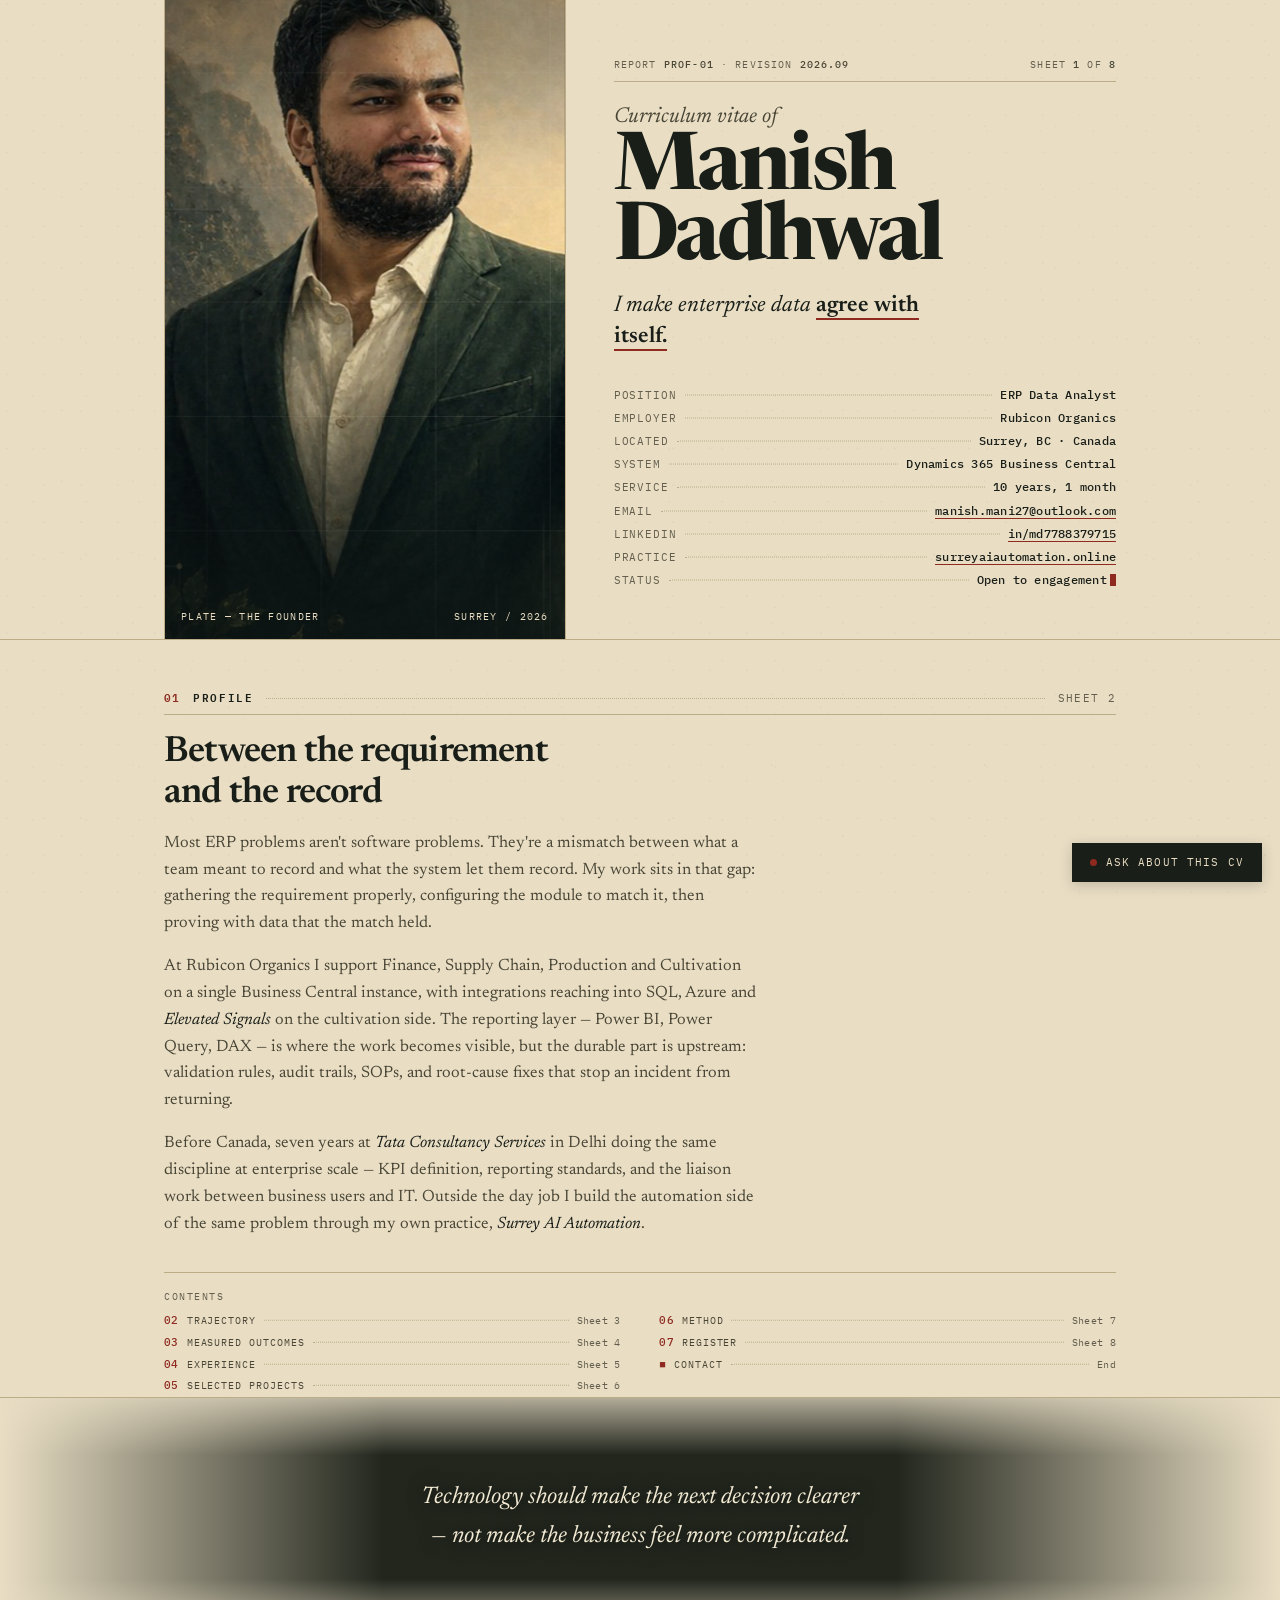
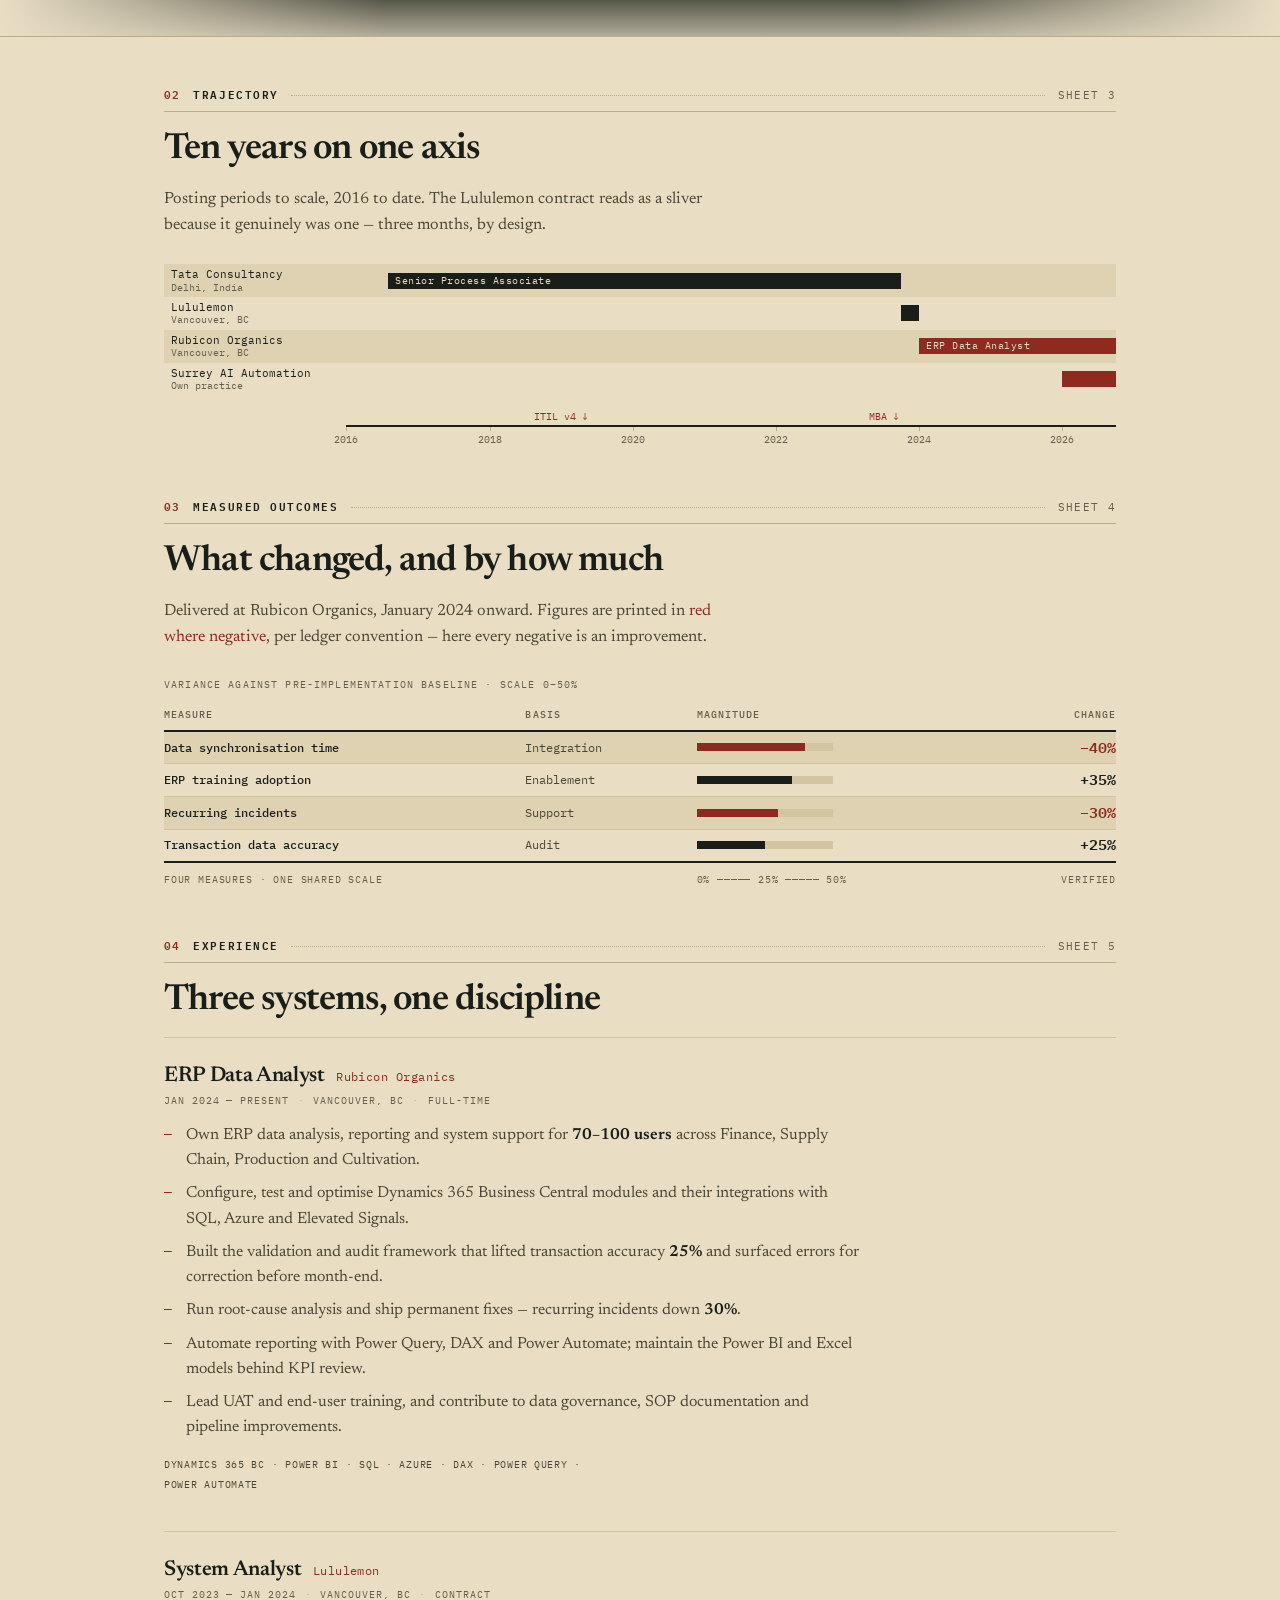
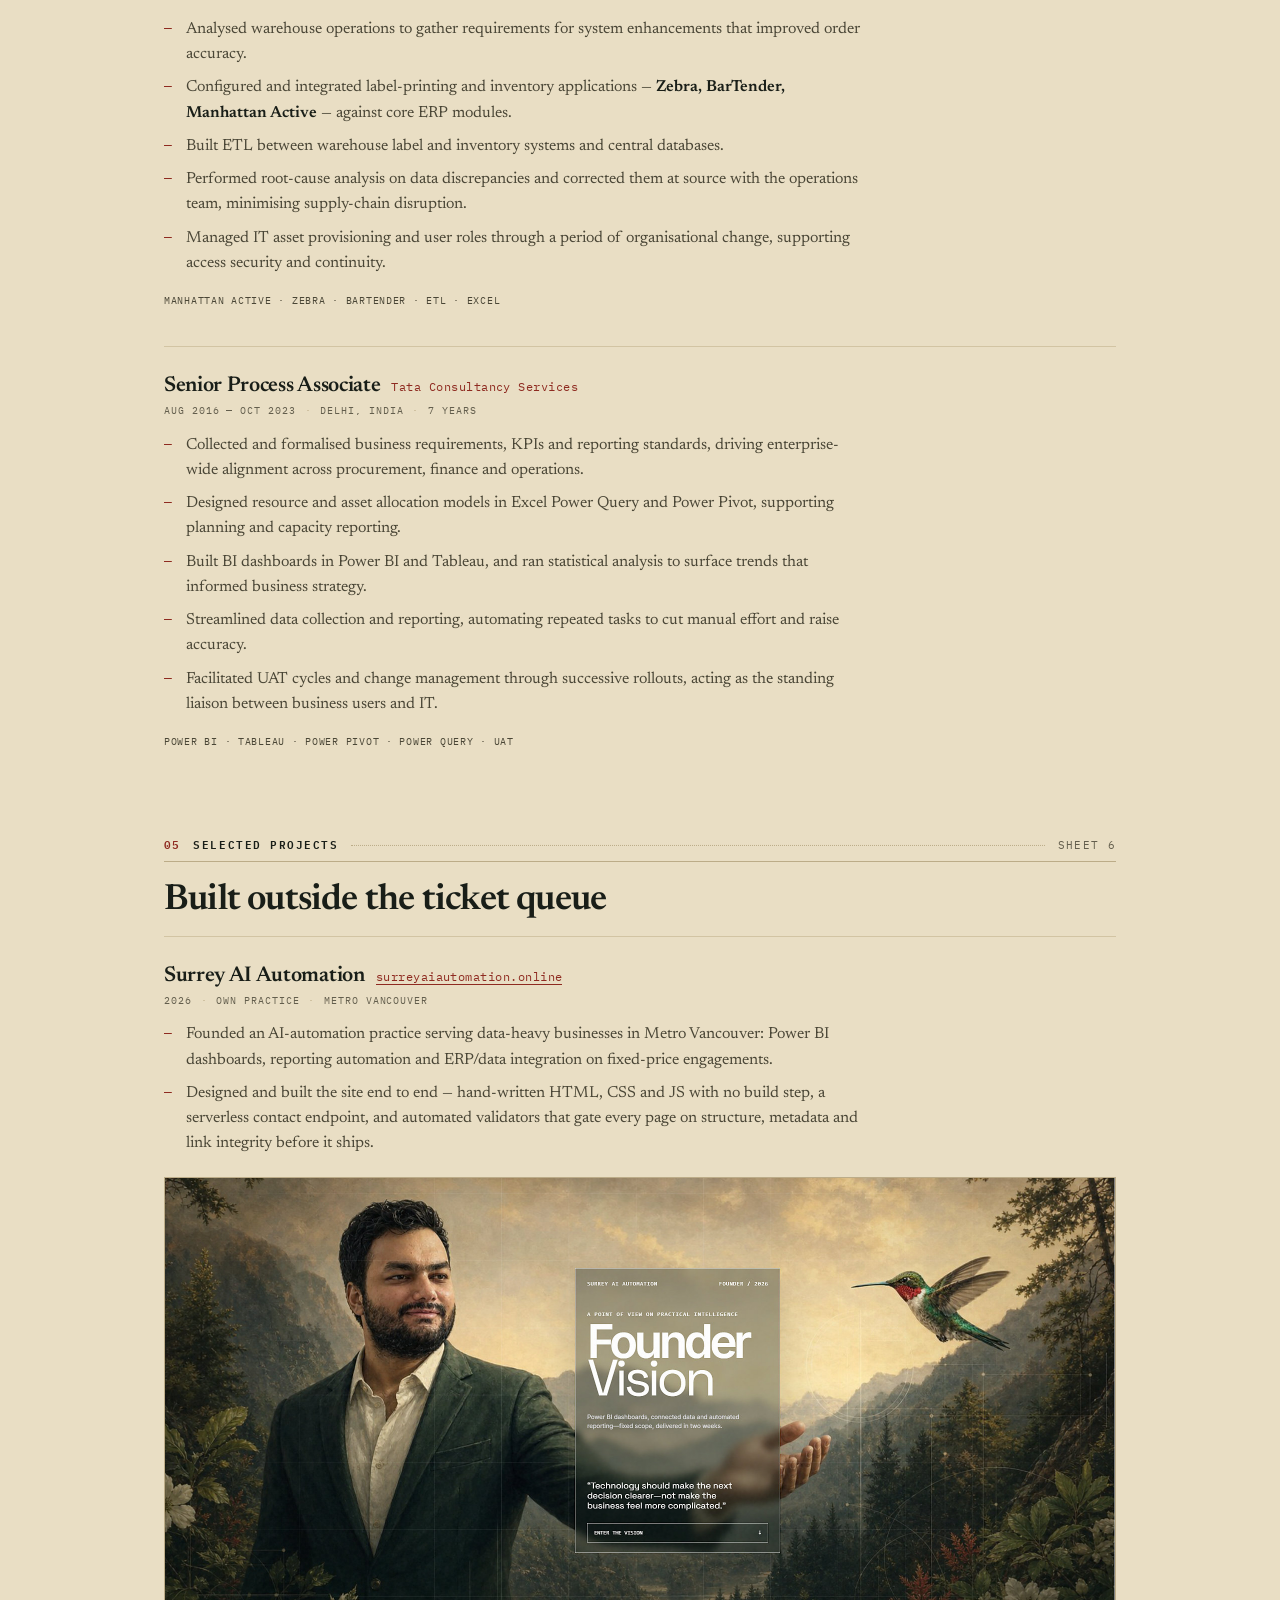
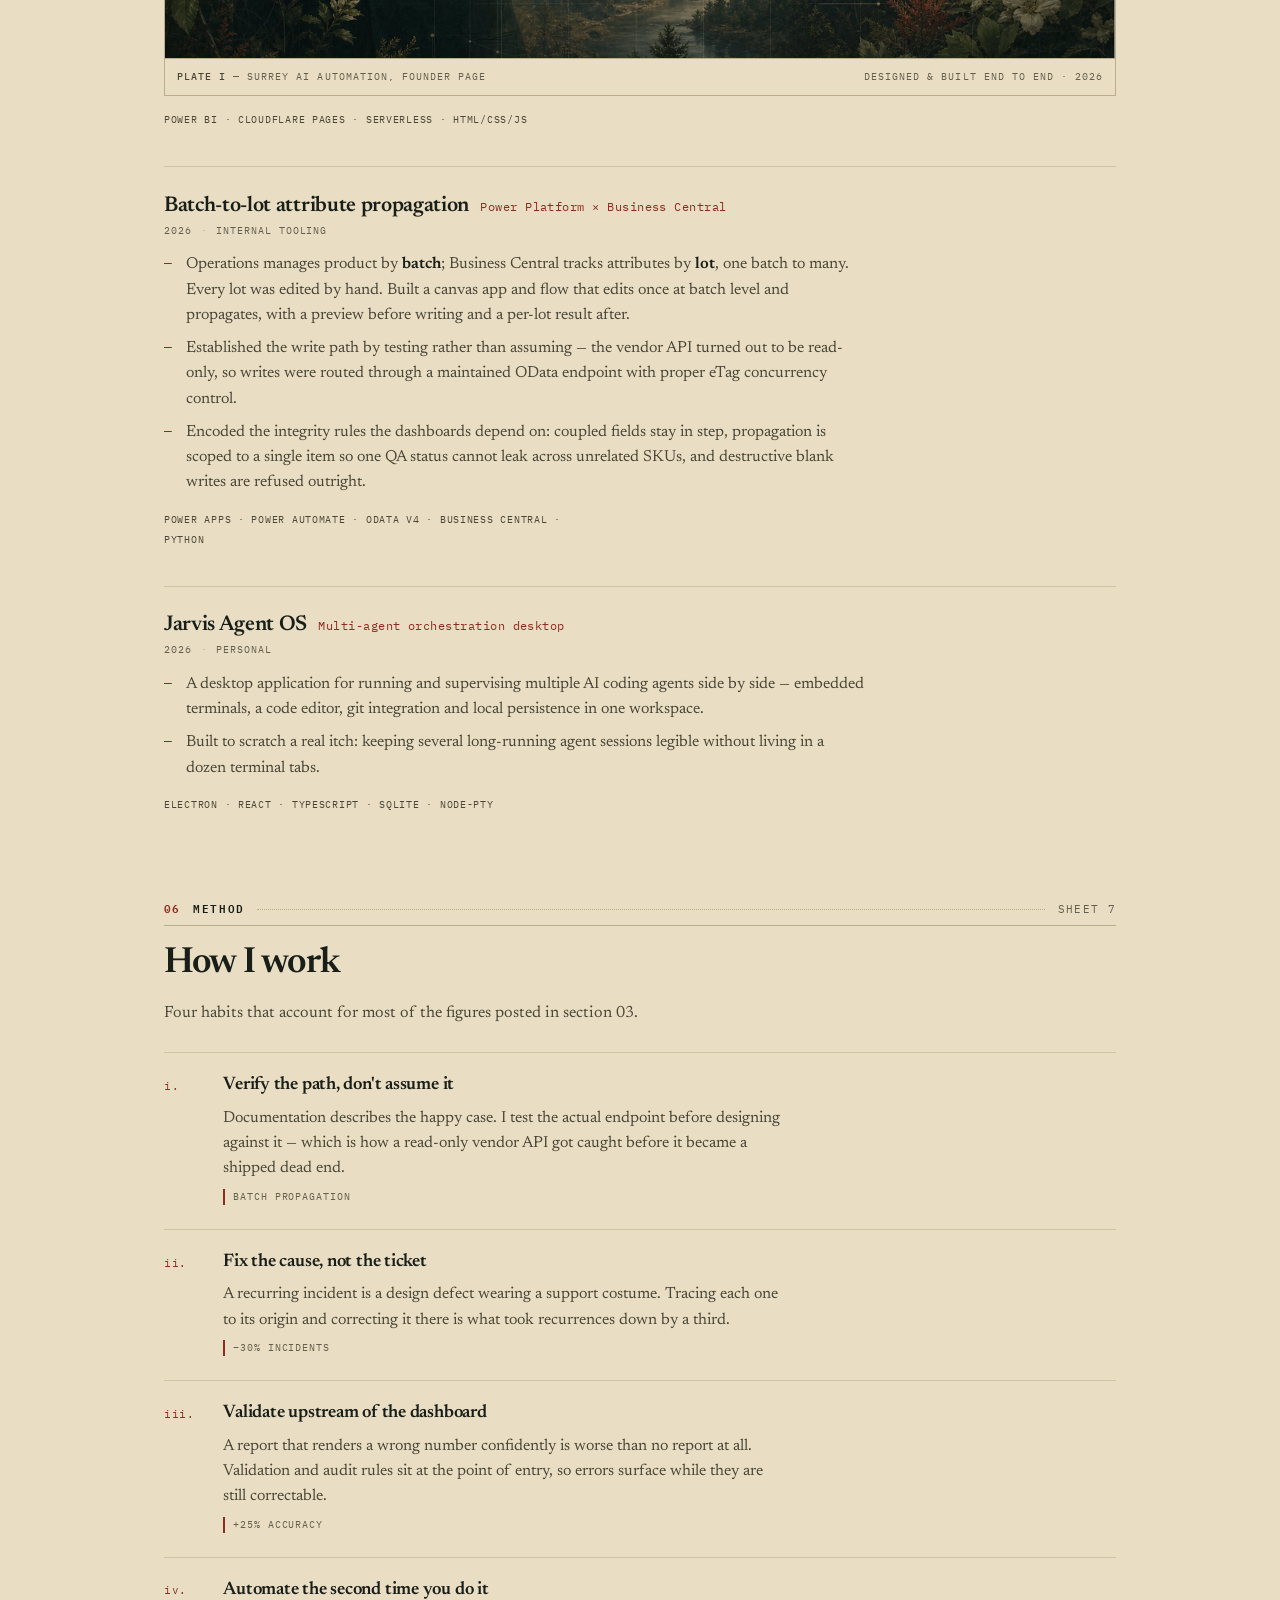
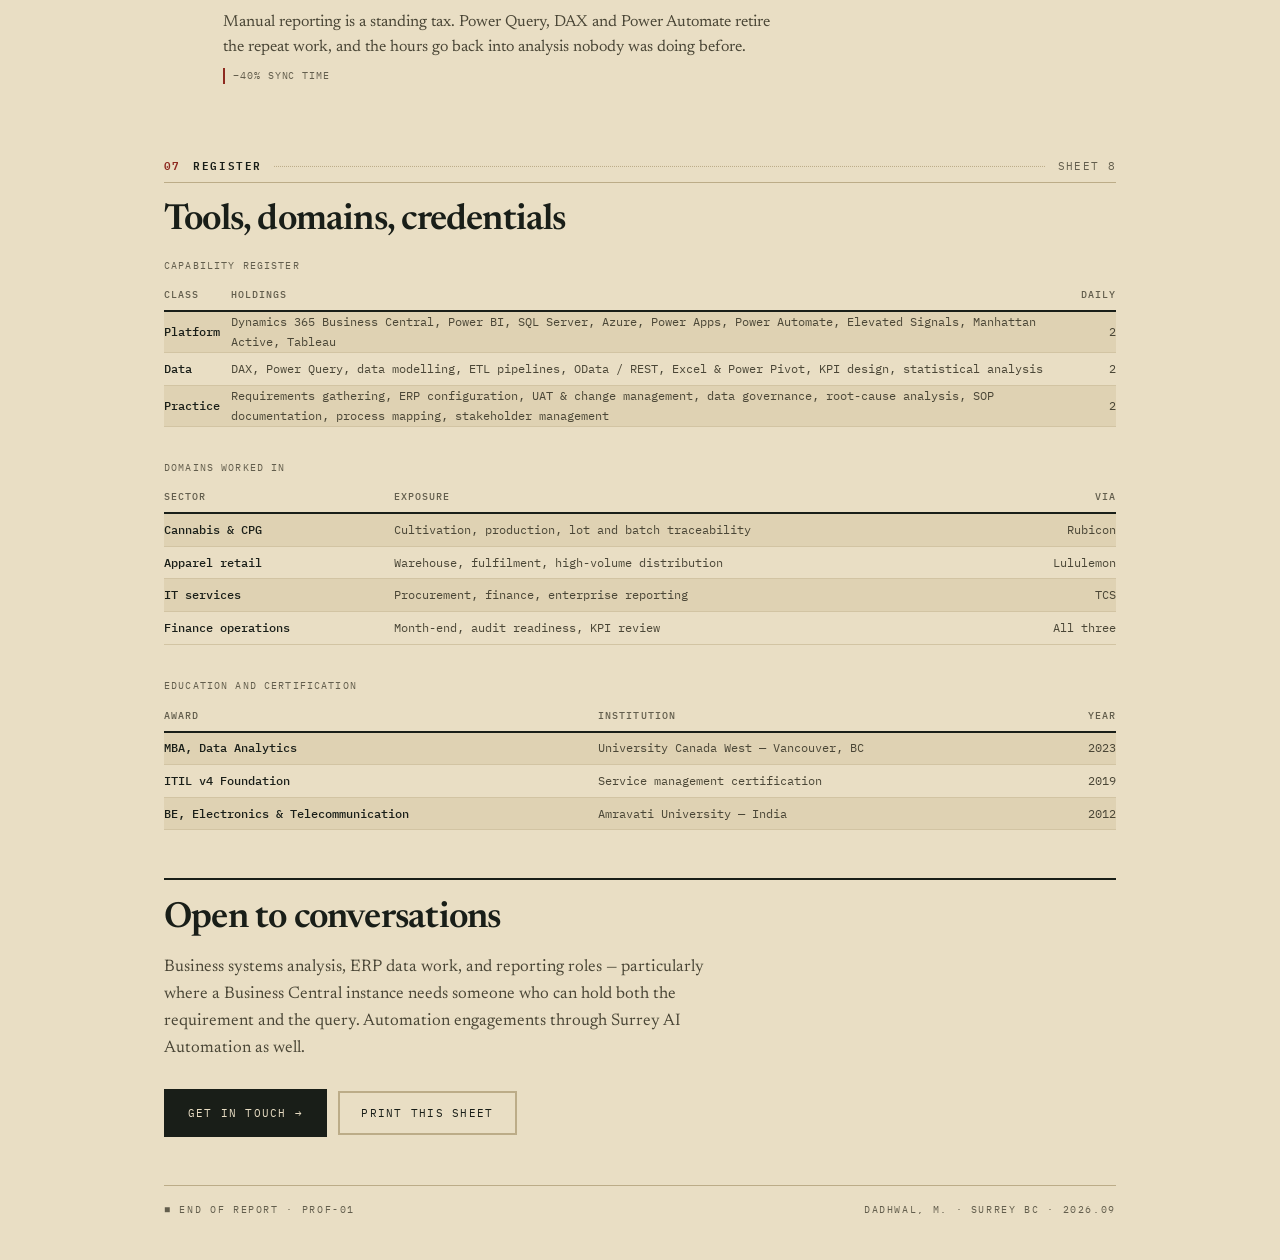
==== index.html @ b4b89174 "Add the reference desk, an offline enquiry assistant A panel that answers questions about the CV fro" ====
<!doctype html>
<html lang="en">
<head>
<meta charset="utf-8">
<meta name="viewport" content="width=device-width, initial-scale=1">
<title>Manish Dadhwal — ERP Data Analyst, Vancouver BC</title>
<meta name="description" content="ERP Data Analyst in Metro Vancouver. Dynamics 365 Business Central, Power BI, SQL and the validation frameworks behind them. 10+ years across finance, supply chain, production and operations.">
<link rel="canonical" href="https://manish120889.github.io/my-resume/">

<meta property="og:type" content="profile">
<meta property="og:url" content="https://manish120889.github.io/my-resume/">
<meta property="og:title" content="Manish Dadhwal — ERP Data Analyst">
<meta property="og:site_name" content="Manish Dadhwal">
<meta property="og:description" content="I make enterprise data agree with itself. Dynamics 365 Business Central, Power BI, and the validation work behind them — 10+ years across finance, supply chain and operations.">
<meta property="og:locale" content="en_CA">
<meta property="profile:first_name" content="Manish">
<meta property="profile:last_name" content="Dadhwal">
<meta property="og:image" content="https://manish120889.github.io/my-resume/card.png">
<meta property="og:image:width" content="1200">
<meta property="og:image:height" content="630">
<meta property="og:image:alt" content="Curriculum vitae of Manish Dadhwal, ERP Data Analyst.">
<meta name="twitter:card" content="summary_large_image">
<meta name="twitter:title" content="Manish Dadhwal — ERP Data Analyst">
<meta name="twitter:description" content="I make enterprise data agree with itself. Dynamics 365 Business Central, Power BI, and the validation work behind them.">
<meta name="twitter:image" content="https://manish120889.github.io/my-resume/card.png">

<link rel="icon" href="data:image/svg+xml,%3Csvg xmlns='http://www.w3.org/2000/svg' viewBox='0 0 32 32'%3E%3Crect width='32' height='32' fill='%23E9DEC4'/%3E%3Cpath d='M0 22 L9 12 L15 18 L23 7 L32 17 L32 32 L0 32 Z' fill='%23282B20'/%3E%3Ccircle cx='24' cy='8' r='3' fill='%238E2A20'/%3E%3C/svg%3E">

<link rel="preconnect" href="https://fonts.googleapis.com">
<link rel="preconnect" href="https://fonts.gstatic.com" crossorigin>
<link rel="stylesheet" href="https://fonts.googleapis.com/css2?family=IBM+Plex+Mono:wght@400;500;600&family=Newsreader:ital,opsz,wght@0,6..72,400;0,6..72,500;0,6..72,600;0,6..72,700;1,6..72,400;1,6..72,600&display=swap">

<script type="application/ld+json">
{
  "@context": "https://schema.org",
  "@type": "Person",
  "name": "Manish Dadhwal",
  "url": "https://manish120889.github.io/my-resume/",
  "jobTitle": "ERP Data Analyst",
  "email": "mailto:manish.mani27@outlook.com",
  "address": { "@type": "PostalAddress", "addressLocality": "Surrey", "addressRegion": "BC", "addressCountry": "CA" },
  "worksFor": { "@type": "Organization", "name": "Rubicon Organics" },
  "alumniOf": [
    { "@type": "CollegeOrUniversity", "name": "University Canada West" },
    { "@type": "CollegeOrUniversity", "name": "Amravati University" }
  ],
  "sameAs": [
    "https://www.linkedin.com/in/md7788379715",
    "https://github.com/Manish120889",
    "https://surreyaiautomation.online"
  ],
  "knowsAbout": ["Microsoft Dynamics 365 Business Central","Power BI","SQL","DAX","Power Query","Power Automate","Power Apps","OData","ERP data governance","Business systems analysis"]
}
</script>

<style>
/* ═══════════ LUMINIST — palette sampled from the founder plate ═══════════
   #CBB892 sky · #9C9073 haze · #756D58 · #4E4A3A · #39372A ·
   #282B20 forest · #1A201B · #0E1614 depth.  Ruby is the hummingbird throat
   and doubles as the ledger's negative-figure ink.                        */
:root{
  --canvas:#E9DEC4;
  --canvas-2:#DFD2B3;
  --canvas-3:#D4C5A2;
  --ink:#191E18;
  --ink-soft:#4A4636;
  --ink-faint:#635E4D;
  --rule:#BCAC88;
  --rule-soft:#D2C4A3;
  --gold:#755819;
  --ruby:#8E2A20;
  --forest:#282B20;
  --on-dark:#E9DEC4;
  --grain:#00000008;

  --f-text:"Newsreader",Georgia,"Times New Roman",serif;
  --f-mono:"IBM Plex Mono",ui-monospace,"SF Mono",Menlo,Consolas,monospace;

  --page:63rem;
  --band-h:2.05rem;
}

@media (prefers-color-scheme: dark){
  :root:not([data-theme="light"]){
    --canvas:#121711;
    --canvas-2:#1A201B;
    --canvas-3:#222820;
    --ink:#E4DAC0;
    --ink-soft:#AFA487;
    --ink-faint:#8E8569;
    --rule:#39372A;
    --rule-soft:#252B22;
    --gold:#D3AC5C;
    --ruby:#E0685A;
    --forest:#0E1614;
    --on-dark:#121711;
    --grain:#ffffff06;
  }
}
:root[data-theme="dark"]{
  --canvas:#121711;
  --canvas-2:#1A201B;
  --canvas-3:#222820;
  --ink:#E4DAC0;
  --ink-soft:#AFA487;
  --ink-faint:#8E8569;
  --rule:#39372A;
  --rule-soft:#252B22;
  --gold:#D3AC5C;
  --ruby:#E0685A;
  --forest:#0E1614;
  --on-dark:#121711;
  --grain:#ffffff06;
}

*{box-sizing:border-box}
html{-webkit-text-size-adjust:100%;scroll-behavior:smooth}
body{
  margin:0;
  background:var(--canvas);
  color:var(--ink);
  font-family:var(--f-text);
  font-size:17px;
  line-height:1.62;
  -webkit-font-smoothing:antialiased;
}
img{max-width:100%;display:block}
a{color:inherit}
a:focus-visible,button:focus-visible{outline:2px solid var(--ruby);outline-offset:3px}

/* aged canvas grain over the whole page */
body::before{
  content:"";position:fixed;inset:0;z-index:1;pointer-events:none;
  background-image:
    radial-gradient(circle at 18% 12%, var(--grain) 0 1px, transparent 1px),
    radial-gradient(circle at 63% 47%, var(--grain) 0 1px, transparent 1px),
    radial-gradient(circle at 87% 78%, var(--grain) 0 1px, transparent 1px);
  background-size:37px 37px, 53px 53px, 71px 71px;
}

.wrap{max-width:var(--page);margin:0 auto;padding:0 1.75rem;position:relative;z-index:2}
@media (max-width:700px){.wrap{padding:0 1.15rem}body{font-size:16px}}

.skip{position:absolute;left:-9999px;top:0;z-index:99;font-family:var(--f-mono);font-size:.72rem;
  letter-spacing:.08em;text-transform:uppercase;background:var(--ink);color:var(--canvas);padding:.65rem 1rem;text-decoration:none}
.skip:focus{left:.5rem;top:.5rem}

.neg{color:var(--ruby)}
.perf{border:none;border-top:1px solid var(--rule);margin:0}
.solid{border:none;border-top:2px solid var(--ink);margin:0}

/* ═══════════ HERO — parallax plate + title ═══════════ */
.hero{position:relative;overflow:hidden;border-bottom:1px solid var(--rule)}
.hero-in{
  display:grid;grid-template-columns:minmax(0,0.8fr) minmax(0,1fr);
  gap:3rem;align-items:stretch;
  max-width:var(--page);margin:0 auto;padding:0 1.75rem;
  position:relative;z-index:2;
}
.plate{
  position:relative;overflow:hidden;min-height:35rem;margin:0;
  border-left:1px solid var(--rule);border-right:1px solid var(--rule);
  background:var(--forest);
}
.plate img{
  position:absolute;left:50%;top:-14%;
  width:100%;height:128%;object-fit:cover;object-position:52% 30%;
  transform:translate(-50%,var(--py,0px));
  will-change:transform;
}
.plate::after{
  content:"";position:absolute;inset:0;
  background:linear-gradient(180deg,#0E161438 0%,transparent 26%,transparent 60%,#0E1614B0 100%);
}
.plate figcaption{
  position:absolute;left:0;right:0;bottom:0;z-index:3;padding:.85rem 1rem;
  font-family:var(--f-mono);font-size:.62rem;letter-spacing:.13em;text-transform:uppercase;
  color:#E9DEC4;display:flex;justify-content:space-between;gap:.75rem;
}

.hero-copy{padding:3.5rem 0 3rem;display:flex;flex-direction:column;justify-content:center}
.stub{display:flex;justify-content:space-between;gap:1rem;flex-wrap:wrap;
  font-family:var(--f-mono);font-size:.65rem;letter-spacing:.11em;text-transform:uppercase;
  color:var(--ink-faint);padding-bottom:.5rem;border-bottom:1px solid var(--rule);margin-bottom:1.6rem}
.stub b{color:var(--ink-soft);font-weight:500}
.of{font-family:var(--f-text);font-style:italic;font-size:clamp(1rem,2vw,1.35rem);
  color:var(--ink-soft);margin:0 0 .35rem;line-height:1}
h1.name{font-family:var(--f-text);font-weight:700;
  font-size:clamp(2.7rem,6.4vw,5rem);line-height:.88;letter-spacing:-.035em;
  margin:0 0 .9rem;text-wrap:balance}
.thesis{font-size:clamp(1.1rem,2vw,1.42rem);line-height:1.38;font-style:italic;
  max-width:26ch;margin:0 0 1.9rem;color:var(--ink)}
.thesis b{font-style:normal;font-weight:600;border-bottom:2px solid var(--ruby);padding-bottom:1px}

.card{max-width:33rem}
.lead{display:flex;align-items:baseline;gap:.5rem;font-family:var(--f-mono);font-size:.72rem;letter-spacing:.02em;line-height:2}
.lead .k{flex:none;color:var(--ink-faint);text-transform:uppercase;letter-spacing:.08em;font-size:.66rem}
.lead .fl{flex:1;border-bottom:1px dotted var(--rule);transform:translateY(-.3em)}
.lead .v{flex:none;color:var(--ink);font-weight:500}
.lead .v a{text-decoration:none;border-bottom:1px solid var(--ruby)}
.lead .v a:hover{color:var(--ruby)}
.cursor{display:inline-block;width:.5em;height:1em;background:var(--ruby);vertical-align:-.15em;margin-left:.3em}
@media (prefers-reduced-motion:no-preference){
  .cursor{animation:blink 1.15s steps(1) infinite}
  @keyframes blink{0%,55%{opacity:1}56%,100%{opacity:0}}
}
@media (max-width:860px){
  .hero-in{grid-template-columns:1fr;gap:0}
  .plate{min-height:23rem;border:none;border-bottom:1px solid var(--rule);margin:0 -1.75rem}
  .hero-copy{padding:2.25rem 0 2.5rem}
}
@media (max-width:700px){.plate{margin:0 -1.15rem;min-height:19rem}}

/* ═══════════ parallax valley band ═══════════ */
.band{
  height:15rem;position:relative;overflow:hidden;
  border-top:1px solid var(--rule);border-bottom:1px solid var(--rule);
  background:var(--forest) url("band-valley.jpg") center/cover no-repeat;
  background-attachment:fixed;
}
.band::after{
  content:"";position:absolute;inset:0;
  background:linear-gradient(90deg,var(--canvas) 0%,#0E161440 30%,#0E161440 70%,var(--canvas) 100%),
             linear-gradient(180deg,var(--canvas) 0%,transparent 24%,transparent 76%,var(--canvas) 100%);
}
.band q{
  position:absolute;inset:0;z-index:2;display:flex;align-items:center;justify-content:center;
  padding:0 2rem;text-align:center;quotes:none;
  font-family:var(--f-text);font-style:italic;font-size:clamp(1.05rem,2.3vw,1.5rem);
  color:#F2E9D3;text-shadow:0 2px 18px #0E1614;
}
.band q span{max-width:34ch}
@media (hover:none),(max-width:860px){.band{background-attachment:scroll;height:11rem}}

/* ═══════════ sections ═══════════ */
.sec{padding:3rem 0 0;position:relative;z-index:2}
.shead{display:flex;align-items:baseline;gap:.8rem;font-family:var(--f-mono);font-size:.68rem;
  letter-spacing:.12em;text-transform:uppercase;color:var(--ink-faint);padding-bottom:.4rem}
.shead .no{color:var(--ruby);font-weight:600}
.shead .ttl{color:var(--ink);font-weight:600;letter-spacing:.14em}
.shead .fl{flex:1;border-bottom:1px dotted var(--rule);transform:translateY(-.28em)}
.shead .pg{flex:none}
h2{font-family:var(--f-text);font-weight:600;font-size:clamp(1.6rem,3.2vw,2.25rem);
  letter-spacing:-.022em;line-height:1.14;margin:1.15rem 0 .9rem;text-wrap:balance;max-width:24ch}
.dek{font-size:1.02rem;line-height:1.62;color:var(--ink-soft);max-width:62ch;margin:0 0 1.6rem}
.prose p{max-width:66ch;margin:0 0 1.05rem;color:var(--ink-soft);font-size:1.03rem}
.prose p:last-child{margin-bottom:0}
.prose i{font-style:italic;color:var(--ink)}

/* contents */
.toc{margin:2.2rem 0 0;padding:.95rem 0 0;border-top:1px solid var(--rule)}
.toc .cap{font-family:var(--f-mono);font-size:.64rem;letter-spacing:.15em;text-transform:uppercase;color:var(--ink-faint);margin:0 0 .3rem}
.toc .list{column-count:2;column-gap:2.4rem}
.toc a{text-decoration:none;display:flex;align-items:baseline;gap:.5rem;font-family:var(--f-mono);
  font-size:.68rem;letter-spacing:.03em;line-height:2;break-inside:avoid}
.toc .n{color:var(--ruby);flex:none;font-weight:500}
.toc .t{color:var(--ink-soft);flex:none;text-transform:uppercase;letter-spacing:.09em;font-size:.65rem}
.toc .fl{flex:1;border-bottom:1px dotted var(--rule);transform:translateY(-.3em)}
.toc .s{color:var(--ink-faint);flex:none;font-size:.64rem}
.toc a:hover .t{color:var(--ruby)}
@media (max-width:620px){.toc .list{column-count:1}}

/* ═══════════ ledger table ═══════════ */
.bar{width:100%;border-collapse:collapse;font-family:var(--f-mono);font-size:.77rem}
.bar caption{text-align:left;font-family:var(--f-mono);font-size:.65rem;letter-spacing:.11em;
  text-transform:uppercase;color:var(--ink-faint);padding-bottom:.5rem}
.bar th{text-align:left;font-weight:500;font-size:.645rem;letter-spacing:.1em;text-transform:uppercase;
  color:var(--ink-faint);padding:.3rem .7rem .45rem 0;border-bottom:2px solid var(--ink);white-space:nowrap}
.bar th.r,.bar td.r{text-align:right;padding-right:0}
.bar td{padding:0 .7rem 0 0;height:var(--band-h);border-bottom:1px solid var(--rule-soft);
  color:var(--ink-soft);vertical-align:middle}
.bar tbody tr:nth-child(odd){background:var(--canvas-2)}
.bar td.k{color:var(--ink);font-weight:500}
.bar td.n{font-variant-numeric:tabular-nums;white-space:nowrap}
.bar .fig{font-size:.92rem;font-weight:600;color:var(--ink);font-variant-numeric:tabular-nums}
.bar .fig.neg{color:var(--ruby)}
.bar tfoot td{border-top:2px solid var(--ink);border-bottom:none;height:auto;padding-top:.5rem;
  font-size:.645rem;letter-spacing:.08em;text-transform:uppercase;color:var(--ink-faint)}
.scroll{overflow-x:auto}
.plot{display:block;width:8.5rem;height:8px;background:var(--canvas-3);position:relative}
.plot i{position:absolute;left:0;top:0;bottom:0;background:var(--ink);display:block}
.plot i.neg{background:var(--ruby)}
@media (max-width:620px){.plot{width:4.5rem}}

/* ═══════════ trajectory ═══════════ */
.gantt{font-family:var(--f-mono)}
.grow{display:grid;grid-template-columns:10.5rem 1fr;gap:.9rem;align-items:center;height:var(--band-h)}
.grow:nth-child(odd){background:var(--canvas-2)}
.gname{font-size:.71rem;color:var(--ink);padding-left:.45rem;line-height:1.25;white-space:nowrap;overflow:hidden;text-overflow:ellipsis}
.gname i{font-style:normal;color:var(--ink-faint);font-size:.62rem;display:block}
.gtrack{position:relative;height:100%}
.gspan{position:absolute;top:50%;transform:translateY(-50%);height:1rem;background:var(--ink);min-width:4px;
  display:flex;align-items:center;padding:0 .45rem;font-size:.62rem;letter-spacing:.05em;
  color:var(--canvas);white-space:nowrap;overflow:hidden}
.gspan.live{background:var(--ruby);color:var(--on-dark)}
.gmarks{position:relative;height:1.35rem;margin-left:11.4rem;margin-top:.5rem}
.gmark{position:absolute;bottom:0;transform:translateX(-50%);font-size:.61rem;color:var(--ruby);white-space:nowrap}
.gaxis{position:relative;height:1.5rem;border-top:2px solid var(--ink);margin-left:11.4rem}
.gtick{position:absolute;top:.3rem;transform:translateX(-50%);font-size:.63rem;color:var(--ink-faint);font-variant-numeric:tabular-nums}
.gtick::before{content:"";position:absolute;top:-.3rem;left:50%;width:1px;height:.24rem;background:var(--rule)}
@media (max-width:620px){
  .grow{grid-template-columns:6.2rem 1fr;gap:.5rem}
  .gname{font-size:.62rem}.gname i{display:none}
  .gaxis,.gmarks{margin-left:6.7rem}
  .gspan{font-size:.55rem;padding:0 .25rem}
}

/* ═══════════ entries ═══════════ */
.ent{padding:1.6rem 0;border-top:1px solid var(--rule-soft)}
.ent:first-of-type{border-top:none}
.ehead{display:flex;align-items:baseline;gap:.7rem;flex-wrap:wrap;margin-bottom:.15rem}
.ent h3{font-family:var(--f-text);font-weight:600;font-size:1.34rem;letter-spacing:-.015em;margin:0;line-height:1.25}
.ent .at{font-family:var(--f-mono);font-size:.73rem;letter-spacing:.04em;color:var(--ruby)}
.ent .at a{text-decoration:none;border-bottom:1px solid var(--ruby)}
.emeta{font-family:var(--f-mono);font-size:.65rem;letter-spacing:.09em;text-transform:uppercase;
  color:var(--ink-faint);margin:0 0 .85rem;display:flex;gap:.55rem;flex-wrap:wrap;align-items:center}
.emeta i{font-style:normal;color:var(--rule)}
.ent ul{list-style:none;margin:0;padding:0;max-width:70ch;display:flex;flex-direction:column;gap:.5rem}
.ent li{position:relative;padding-left:1.35rem;font-size:1rem;line-height:1.58;color:var(--ink-soft)}
.ent li::before{content:"—";position:absolute;left:0;top:0;font-family:var(--f-mono);font-size:.8rem;color:var(--ruby);line-height:1.72}
.ent li b{font-weight:600;color:var(--ink)}
.ent .tools{margin-top:.9rem;font-family:var(--f-mono);font-size:.65rem;letter-spacing:.07em;
  text-transform:uppercase;color:var(--ink-faint);line-height:1.9;max-width:70ch}
.ent .tools b{color:var(--ink-soft);font-weight:400}

figure.fig-plate{margin:1.25rem 0 0;border:1px solid var(--rule);background:var(--forest)}
figure.fig-plate img{width:100%;height:auto}
figure.fig-plate figcaption{
  font-family:var(--f-mono);font-size:.64rem;letter-spacing:.1em;text-transform:uppercase;
  color:var(--ink-faint);background:var(--canvas);padding:.6rem .75rem;border-top:1px solid var(--rule);
  display:flex;justify-content:space-between;gap:.9rem;flex-wrap:wrap}
figure.fig-plate figcaption b{color:var(--ink-soft);font-weight:500}

/* ═══════════ method ═══════════ */
.mth{display:grid;grid-template-columns:2.6rem 1fr;gap:1.1rem;padding:1.15rem 0;border-top:1px solid var(--rule-soft)}
.mth:first-of-type{border-top:none}
.mth .no{font-family:var(--f-mono);font-size:.7rem;color:var(--ruby);letter-spacing:.06em;padding-top:.35rem}
.mth b{display:block;font-family:var(--f-text);font-weight:600;font-size:1.14rem;letter-spacing:-.012em;margin-bottom:.3rem}
.mth p{margin:0;font-size:1rem;line-height:1.58;color:var(--ink-soft);max-width:62ch}
.mth cite{display:inline-block;margin-top:.45rem;font-style:normal;font-family:var(--f-mono);
  font-size:.63rem;letter-spacing:.09em;text-transform:uppercase;color:var(--ink-faint);
  border-left:2px solid var(--ruby);padding-left:.5rem}

/* ═══════════ close ═══════════ */
.close{padding:3rem 0 0}
.close h2{max-width:20ch}
.close p{font-size:1.05rem;line-height:1.6;color:var(--ink-soft);max-width:62ch;margin:0 0 1.7rem}
.acts{display:flex;flex-wrap:wrap;gap:.7rem;align-items:center}
.btn{display:inline-flex;align-items:center;gap:.55rem;font-family:var(--f-mono);font-size:.71rem;
  letter-spacing:.11em;text-transform:uppercase;text-decoration:none;padding:.8rem 1.35rem;cursor:pointer;
  background:var(--ink);color:var(--canvas);border:2px solid var(--ink)}
.btn:hover{background:transparent;color:var(--ink)}
.btn.alt{background:transparent;color:var(--ink);border-color:var(--rule)}
.btn.alt:hover{border-color:var(--ruby);color:var(--ruby)}
.eor{margin-top:3rem;padding:1rem 0 2.6rem;font-family:var(--f-mono);font-size:.64rem;
  letter-spacing:.16em;text-transform:uppercase;color:var(--ink-faint);
  display:flex;justify-content:space-between;gap:1rem;flex-wrap:wrap;border-top:1px solid var(--rule)}

@media (prefers-reduced-motion:reduce){*{animation:none!important;transition:none!important;scroll-behavior:auto!important}}

/* ═══════════ print ═══════════ */
@media print{
  @page{margin:11mm 10mm}
  :root,:root[data-theme="dark"]{
    --canvas:#fff;--canvas-2:#F1EEE4;--canvas-3:#DDD;--ink:#000;--ink-soft:#2A2A2A;--ink-faint:#666;
    --rule:#BBB;--rule-soft:#DDD;--ruby:#8E2A20;--gold:#6B5215;--forest:#fff;--on-dark:#fff;
  }
  body{font-size:10.2pt;line-height:1.4;background:#fff}
  body::before,.band,.toc,.acts,.plate figcaption{display:none}
  .wrap,.hero-in{max-width:none;padding:0}
  .hero{border:none}
  .hero-in{grid-template-columns:1fr;gap:0}
  .plate{min-height:0;height:56mm;border:1px solid #BBB;break-inside:avoid}
  .hero-copy{padding:.5rem 0 0}
  h1.name{font-size:27pt}
  .thesis{font-size:12pt;margin-bottom:.6rem}
  .sec{padding:.75rem 0 0;break-inside:avoid}
  h2{font-size:15pt;margin:.6rem 0 .35rem}
  .dek{font-size:10pt;margin-bottom:.55rem}
  .ent{padding:.6rem 0;break-inside:avoid}
  .ent li{font-size:9.6pt}
  .mth,.grow,.bar tr,figure.fig-plate{break-inside:avoid}
  .close{padding:.8rem 0 0}
  .eor{margin-top:.8rem;padding:.5rem 0 0}
  a{text-decoration:none}
}
</style>
</head>
<body>
<a class="skip" href="#profile">Skip to contents</a>

<header class="hero">
  <div class="hero-in">
    <figure class="plate" id="plate">
      <img src="hero-portrait.jpg" width="474" height="640"
           alt="Manish Dadhwal photographed against a painted forest valley at dusk.">
      <figcaption><span>Plate — the founder</span><span>Surrey / 2026</span></figcaption>
    </figure>

    <div class="hero-copy">
      <div class="stub">
        <span>Report <b>PROF-01</b> · Revision <b>2026.09</b></span>
        <span>Sheet <b>1</b> of <b>8</b></span>
      </div>
      <p class="of">Curriculum vitae of</p>
      <h1 class="name">Manish <br>Dadhwal</h1>
      <p class="thesis">I make enterprise data <b>agree with itself.</b></p>

      <div class="card">
        <div class="lead"><span class="k">Position</span><span class="fl"></span><span class="v">ERP Data Analyst</span></div>
        <div class="lead"><span class="k">Employer</span><span class="fl"></span><span class="v">Rubicon Organics</span></div>
        <div class="lead"><span class="k">Located</span><span class="fl"></span><span class="v">Surrey, BC · Canada</span></div>
        <div class="lead"><span class="k">System</span><span class="fl"></span><span class="v">Dynamics 365 Business Central</span></div>
        <div class="lead"><span class="k">Service</span><span class="fl"></span><span class="v">10 years, 1 month</span></div>
        <div class="lead"><span class="k">Email</span><span class="fl"></span><span class="v"><a href="mailto:manish.mani27@outlook.com">manish.mani27@outlook.com</a></span></div>
        <div class="lead"><span class="k">LinkedIn</span><span class="fl"></span><span class="v"><a href="https://www.linkedin.com/in/md7788379715" target="_blank" rel="noopener">in/md7788379715</a></span></div>
        <div class="lead"><span class="k">Practice</span><span class="fl"></span><span class="v"><a href="https://surreyaiautomation.online" target="_blank" rel="noopener">surreyaiautomation.online</a></span></div>
        <!-- Phone withheld from the public sheet. To print it, uncomment:
        <div class="lead"><span class="k">Telephone</span><span class="fl"></span><span class="v">+1 (778) 837-9715</span></div> -->
        <div class="lead"><span class="k">Status</span><span class="fl"></span><span class="v">Open to engagement<span class="cursor"></span></span></div>
      </div>
    </div>
  </div>
</header>

<main>
<div class="wrap">

  <section class="sec" id="profile">
    <div class="shead"><span class="no">01</span><span class="ttl">Profile</span><span class="fl"></span><span class="pg">Sheet 2</span></div>
    <hr class="perf">
    <h2>Between the requirement and the record</h2>
    <div class="prose">
      <p>Most ERP problems aren't software problems. They're a mismatch between what a team meant to record and what the system let them record. My work sits in that gap: gathering the requirement properly, configuring the module to match it, then proving with data that the match held.</p>
      <p>At Rubicon Organics I support Finance, Supply Chain, Production and Cultivation on a single Business Central instance, with integrations reaching into SQL, Azure and <i>Elevated Signals</i> on the cultivation side. The reporting layer — Power BI, Power Query, DAX — is where the work becomes visible, but the durable part is upstream: validation rules, audit trails, SOPs, and root-cause fixes that stop an incident from returning.</p>
      <p>Before Canada, seven years at <i>Tata Consultancy Services</i> in Delhi doing the same discipline at enterprise scale — KPI definition, reporting standards, and the liaison work between business users and IT. Outside the day job I build the automation side of the same problem through my own practice, <i>Surrey AI Automation</i>.</p>
    </div>

    <nav class="toc" aria-label="Contents">
      <p class="cap">Contents</p>
      <div class="list">
        <a href="#trajectory"><span class="n">02</span><span class="t">Trajectory</span><span class="fl"></span><span class="s">Sheet 3</span></a>
        <a href="#impact"><span class="n">03</span><span class="t">Measured outcomes</span><span class="fl"></span><span class="s">Sheet 4</span></a>
        <a href="#work"><span class="n">04</span><span class="t">Experience</span><span class="fl"></span><span class="s">Sheet 5</span></a>
        <a href="#projects"><span class="n">05</span><span class="t">Selected projects</span><span class="fl"></span><span class="s">Sheet 6</span></a>
        <a href="#method"><span class="n">06</span><span class="t">Method</span><span class="fl"></span><span class="s">Sheet 7</span></a>
        <a href="#stack"><span class="n">07</span><span class="t">Register</span><span class="fl"></span><span class="s">Sheet 8</span></a>
        <a href="#contact"><span class="n">■</span><span class="t">Contact</span><span class="fl"></span><span class="s">End</span></a>
      </div>
    </nav>
  </section>
</div>

<div class="band" role="presentation"><q><span>Technology should make the next decision clearer — not make the business feel more complicated.</span></q></div>

<div class="wrap">
  <section class="sec" id="trajectory">
    <div class="shead"><span class="no">02</span><span class="ttl">Trajectory</span><span class="fl"></span><span class="pg">Sheet 3</span></div>
    <hr class="perf">
    <h2>Ten years on one axis</h2>
    <p class="dek">Posting periods to scale, 2016 to date. The Lululemon contract reads as a sliver because it genuinely was one — three months, by design.</p>
    <div class="scroll">
      <div class="gantt">
        <div class="grow">
          <div class="gname">Tata Consultancy<i>Delhi, India</i></div>
          <div class="gtrack"><div class="gspan" style="left:5.4%;width:66.7%" role="img" aria-label="Tata Consultancy Services, August 2016 to October 2023">Senior Process Associate</div></div>
        </div>
        <div class="grow">
          <div class="gname">Lululemon<i>Vancouver, BC</i></div>
          <div class="gtrack"><div class="gspan" style="left:72.1%;width:2.3%" role="img" aria-label="Lululemon, October 2023 to January 2024"></div></div>
        </div>
        <div class="grow">
          <div class="gname">Rubicon Organics<i>Vancouver, BC</i></div>
          <div class="gtrack"><div class="gspan live" style="left:74.4%;width:25.6%" role="img" aria-label="Rubicon Organics, January 2024 to present">ERP Data Analyst</div></div>
        </div>
        <div class="grow">
          <div class="gname">Surrey AI Automation<i>Own practice</i></div>
          <div class="gtrack"><div class="gspan live" style="left:93%;width:7%" role="img" aria-label="Surrey AI Automation, 2026 to present"></div></div>
        </div>
        <div class="gmarks">
          <span class="gmark" style="left:27.9%">ITIL v4 ↓</span>
          <span class="gmark" style="left:69.8%">MBA ↓</span>
        </div>
        <div class="gaxis">
          <span class="gtick" style="left:0%">2016</span>
          <span class="gtick" style="left:18.6%">2018</span>
          <span class="gtick" style="left:37.2%">2020</span>
          <span class="gtick" style="left:55.8%">2022</span>
          <span class="gtick" style="left:74.4%">2024</span>
          <span class="gtick" style="left:93%">2026</span>
        </div>
      </div>
    </div>
  </section>

  <section class="sec" id="impact">
    <div class="shead"><span class="no">03</span><span class="ttl">Measured outcomes</span><span class="fl"></span><span class="pg">Sheet 4</span></div>
    <hr class="perf">
    <h2>What changed, and by how much</h2>
    <p class="dek">Delivered at Rubicon Organics, January 2024 onward. Figures are printed in <span class="neg">red where negative</span>, per ledger convention — here every negative is an improvement.</p>
    <div class="scroll">
      <table class="bar">
        <caption>Variance against pre-implementation baseline · scale 0–50%</caption>
        <thead><tr><th scope="col">Measure</th><th scope="col">Basis</th><th scope="col">Magnitude</th><th scope="col" class="r">Change</th></tr></thead>
        <tbody>
          <tr><td class="k">Data synchronisation time</td><td>Integration</td><td><span class="plot"><i class="neg" style="width:80%"></i></span></td><td class="r n"><span class="fig neg">−40%</span></td></tr>
          <tr><td class="k">ERP training adoption</td><td>Enablement</td><td><span class="plot"><i style="width:70%"></i></span></td><td class="r n"><span class="fig">+35%</span></td></tr>
          <tr><td class="k">Recurring incidents</td><td>Support</td><td><span class="plot"><i class="neg" style="width:60%"></i></span></td><td class="r n"><span class="fig neg">−30%</span></td></tr>
          <tr><td class="k">Transaction data accuracy</td><td>Audit</td><td><span class="plot"><i style="width:50%"></i></span></td><td class="r n"><span class="fig">+25%</span></td></tr>
        </tbody>
        <tfoot><tr><td colspan="2">Four measures · one shared scale</td><td>0% ————— 25% ————— 50%</td><td class="r">Verified</td></tr></tfoot>
      </table>
    </div>
  </section>

  <section class="sec" id="work">
    <div class="shead"><span class="no">04</span><span class="ttl">Experience</span><span class="fl"></span><span class="pg">Sheet 5</span></div>
    <hr class="perf">
    <h2>Three systems, one discipline</h2>

    <div class="ent">
      <div class="ehead"><h3>ERP Data Analyst</h3><span class="at">Rubicon Organics</span></div>
      <p class="emeta"><span>Jan 2024 — Present</span><i>·</i><span>Vancouver, BC</span><i>·</i><span>Full-time</span></p>
      <ul>
        <li>Own ERP data analysis, reporting and system support for <b>70–100 users</b> across Finance, Supply Chain, Production and Cultivation.</li>
        <li>Configure, test and optimise Dynamics 365 Business Central modules and their integrations with SQL, Azure and Elevated Signals.</li>
        <li>Built the validation and audit framework that lifted transaction accuracy <b>25%</b> and surfaced errors for correction before month-end.</li>
        <li>Run root-cause analysis and ship permanent fixes — recurring incidents down <b>30%</b>.</li>
        <li>Automate reporting with Power Query, DAX and Power Automate; maintain the Power BI and Excel models behind KPI review.</li>
        <li>Lead UAT and end-user training, and contribute to data governance, SOP documentation and pipeline improvements.</li>
      </ul>
      <p class="tools"><b>Dynamics 365 BC · Power BI · SQL · Azure · DAX · Power Query · Power Automate</b></p>
    </div>

    <div class="ent">
      <div class="ehead"><h3>System Analyst</h3><span class="at">Lululemon</span></div>
      <p class="emeta"><span>Oct 2023 — Jan 2024</span><i>·</i><span>Vancouver, BC</span><i>·</i><span>Contract</span></p>
      <ul>
        <li>Analysed warehouse operations to gather requirements for system enhancements that improved order accuracy.</li>
        <li>Configured and integrated label-printing and inventory applications — <b>Zebra, BarTender, Manhattan Active</b> — against core ERP modules.</li>
        <li>Built ETL between warehouse label and inventory systems and central databases.</li>
        <li>Performed root-cause analysis on data discrepancies and corrected them at source with the operations team, minimising supply-chain disruption.</li>
        <li>Managed IT asset provisioning and user roles through a period of organisational change, supporting access security and continuity.</li>
      </ul>
      <p class="tools"><b>Manhattan Active · Zebra · BarTender · ETL · Excel</b></p>
    </div>

    <div class="ent">
      <div class="ehead"><h3>Senior Process Associate</h3><span class="at">Tata Consultancy Services</span></div>
      <p class="emeta"><span>Aug 2016 — Oct 2023</span><i>·</i><span>Delhi, India</span><i>·</i><span>7 years</span></p>
      <ul>
        <li>Collected and formalised business requirements, KPIs and reporting standards, driving enterprise-wide alignment across procurement, finance and operations.</li>
        <li>Designed resource and asset allocation models in Excel Power Query and Power Pivot, supporting planning and capacity reporting.</li>
        <li>Built BI dashboards in Power BI and Tableau, and ran statistical analysis to surface trends that informed business strategy.</li>
        <li>Streamlined data collection and reporting, automating repeated tasks to cut manual effort and raise accuracy.</li>
        <li>Facilitated UAT cycles and change management through successive rollouts, acting as the standing liaison between business users and IT.</li>
      </ul>
      <p class="tools"><b>Power BI · Tableau · Power Pivot · Power Query · UAT</b></p>
    </div>
  </section>

  <section class="sec" id="projects">
    <div class="shead"><span class="no">05</span><span class="ttl">Selected projects</span><span class="fl"></span><span class="pg">Sheet 6</span></div>
    <hr class="perf">
    <h2>Built outside the ticket queue</h2>

    <div class="ent">
      <div class="ehead"><h3>Surrey AI Automation</h3><span class="at"><a href="https://surreyaiautomation.online" target="_blank" rel="noopener">surreyaiautomation.online</a></span></div>
      <p class="emeta"><span>2026</span><i>·</i><span>Own practice</span><i>·</i><span>Metro Vancouver</span></p>
      <ul>
        <li>Founded an AI-automation practice serving data-heavy businesses in Metro Vancouver: Power BI dashboards, reporting automation and ERP/data integration on fixed-price engagements.</li>
        <li>Designed and built the site end to end — hand-written HTML, CSS and JS with no build step, a serverless contact endpoint, and automated validators that gate every page on structure, metadata and link integrity before it ships.</li>
      </ul>
      <figure class="fig-plate">
        <img src="plate-founder.jpg" width="1265" height="640" loading="lazy"
             alt="The Surrey AI Automation founder page: a painted forest valley at dusk behind the Founder Vision headline card.">
        <figcaption><span><b>Plate I</b> — Surrey AI Automation, founder page</span><span>Designed &amp; built end to end · 2026</span></figcaption>
      </figure>
      <p class="tools"><b>Power BI · Cloudflare Pages · Serverless · HTML/CSS/JS</b></p>
    </div>

    <div class="ent">
      <div class="ehead"><h3>Batch-to-lot attribute propagation</h3><span class="at">Power Platform × Business Central</span></div>
      <p class="emeta"><span>2026</span><i>·</i><span>Internal tooling</span></p>
      <ul>
        <li>Operations manages product by <b>batch</b>; Business Central tracks attributes by <b>lot</b>, one batch to many. Every lot was edited by hand. Built a canvas app and flow that edits once at batch level and propagates, with a preview before writing and a per-lot result after.</li>
        <li>Established the write path by testing rather than assuming — the vendor API turned out to be read-only, so writes were routed through a maintained OData endpoint with proper eTag concurrency control.</li>
        <li>Encoded the integrity rules the dashboards depend on: coupled fields stay in step, propagation is scoped to a single item so one QA status cannot leak across unrelated SKUs, and destructive blank writes are refused outright.</li>
      </ul>
      <p class="tools"><b>Power Apps · Power Automate · OData v4 · Business Central · Python</b></p>
    </div>

    <div class="ent">
      <div class="ehead"><h3>Jarvis Agent OS</h3><span class="at">Multi-agent orchestration desktop</span></div>
      <p class="emeta"><span>2026</span><i>·</i><span>Personal</span></p>
      <ul>
        <li>A desktop application for running and supervising multiple AI coding agents side by side — embedded terminals, a code editor, git integration and local persistence in one workspace.</li>
        <li>Built to scratch a real itch: keeping several long-running agent sessions legible without living in a dozen terminal tabs.</li>
      </ul>
      <p class="tools"><b>Electron · React · TypeScript · SQLite · node-pty</b></p>
    </div>
  </section>

  <section class="sec" id="method">
    <div class="shead"><span class="no">06</span><span class="ttl">Method</span><span class="fl"></span><span class="pg">Sheet 7</span></div>
    <hr class="perf">
    <h2>How I work</h2>
    <p class="dek">Four habits that account for most of the figures posted in section 03.</p>
    <div class="mth"><span class="no">i.</span><div><b>Verify the path, don't assume it</b>
      <p>Documentation describes the happy case. I test the actual endpoint before designing against it — which is how a read-only vendor API got caught before it became a shipped dead end.</p>
      <cite>Batch propagation</cite></div></div>
    <div class="mth"><span class="no">ii.</span><div><b>Fix the cause, not the ticket</b>
      <p>A recurring incident is a design defect wearing a support costume. Tracing each one to its origin and correcting it there is what took recurrences down by a third.</p>
      <cite>−30% incidents</cite></div></div>
    <div class="mth"><span class="no">iii.</span><div><b>Validate upstream of the dashboard</b>
      <p>A report that renders a wrong number confidently is worse than no report at all. Validation and audit rules sit at the point of entry, so errors surface while they are still correctable.</p>
      <cite>+25% accuracy</cite></div></div>
    <div class="mth"><span class="no">iv.</span><div><b>Automate the second time you do it</b>
      <p>Manual reporting is a standing tax. Power Query, DAX and Power Automate retire the repeat work, and the hours go back into analysis nobody was doing before.</p>
      <cite>−40% sync time</cite></div></div>
  </section>

  <section class="sec" id="stack">
    <div class="shead"><span class="no">07</span><span class="ttl">Register</span><span class="fl"></span><span class="pg">Sheet 8</span></div>
    <hr class="perf">
    <h2>Tools, domains, credentials</h2>

    <div class="scroll">
      <table class="bar">
        <caption>Capability register</caption>
        <thead><tr><th scope="col">Class</th><th scope="col">Holdings</th><th scope="col" class="r">Daily</th></tr></thead>
        <tbody>
          <tr><td class="k">Platform</td><td>Dynamics 365 Business Central, Power BI, SQL Server, Azure, Power Apps, Power Automate, Elevated Signals, Manhattan Active, Tableau</td><td class="r n">2</td></tr>
          <tr><td class="k">Data</td><td>DAX, Power Query, data modelling, ETL pipelines, OData / REST, Excel &amp; Power Pivot, KPI design, statistical analysis</td><td class="r n">2</td></tr>
          <tr><td class="k">Practice</td><td>Requirements gathering, ERP configuration, UAT &amp; change management, data governance, root-cause analysis, SOP documentation, process mapping, stakeholder management</td><td class="r n">2</td></tr>
        </tbody>
      </table>
    </div>

    <div class="scroll" style="margin-top:2rem">
      <table class="bar">
        <caption>Domains worked in</caption>
        <thead><tr><th scope="col">Sector</th><th scope="col">Exposure</th><th scope="col" class="r">Via</th></tr></thead>
        <tbody>
          <tr><td class="k">Cannabis &amp; CPG</td><td>Cultivation, production, lot and batch traceability</td><td class="r">Rubicon</td></tr>
          <tr><td class="k">Apparel retail</td><td>Warehouse, fulfilment, high-volume distribution</td><td class="r">Lululemon</td></tr>
          <tr><td class="k">IT services</td><td>Procurement, finance, enterprise reporting</td><td class="r">TCS</td></tr>
          <tr><td class="k">Finance operations</td><td>Month-end, audit readiness, KPI review</td><td class="r">All three</td></tr>
        </tbody>
      </table>
    </div>

    <div class="scroll" style="margin-top:2rem">
      <table class="bar">
        <caption>Education and certification</caption>
        <thead><tr><th scope="col">Award</th><th scope="col">Institution</th><th scope="col" class="r">Year</th></tr></thead>
        <tbody>
          <tr><td class="k">MBA, Data Analytics</td><td>University Canada West — Vancouver, BC</td><td class="r n">2023</td></tr>
          <tr><td class="k">ITIL v4 Foundation</td><td>Service management certification</td><td class="r n">2019</td></tr>
          <tr><td class="k">BE, Electronics &amp; Telecommunication</td><td>Amravati University — India</td><td class="r n">2012</td></tr>
        </tbody>
      </table>
    </div>
  </section>

  <section class="close" id="contact">
    <hr class="solid">
    <h2>Open to conversations</h2>
    <p>Business systems analysis, ERP data work, and reporting roles — particularly where a Business Central instance needs someone who can hold both the requirement and the query. Automation engagements through Surrey AI Automation as well.</p>
    <div class="acts">
      <a class="btn" href="mailto:manish.mani27@outlook.com">Get in touch →</a>
      <button class="btn alt" type="button" onclick="window.print()">Print this sheet</button>
    </div>
  </section>

  <div class="eor">
    <span>■ End of report · PROF-01</span>
    <span>Dadhwal, M. · Surrey BC · 2026.09</span>
  </div>

</div>
</main>

<script>
/* Parallax: the painted plate drifts slower than the page it sits on. */
(function () {
  var plate = document.getElementById('plate');
  if (!plate) return;
  var img = plate.querySelector('img');
  if (!img || window.matchMedia('(prefers-reduced-motion: reduce)').matches) return;

  var ticking = false, visible = true, DEPTH = 0.16;

  function place() {
    var r = plate.getBoundingClientRect();
    var mid = r.top + r.height / 2 - window.innerHeight / 2;
    var shift = Math.max(-90, Math.min(90, -mid * DEPTH));
    img.style.setProperty('--py', shift.toFixed(1) + 'px');
    ticking = false;
  }
  function onScroll() { if (!ticking && visible) { ticking = true; requestAnimationFrame(place); } }

  if ('IntersectionObserver' in window) {
    new IntersectionObserver(function (e) {
      visible = e[0].isIntersecting;
      if (visible) place();
    }, { rootMargin: '140px' }).observe(plate);
  }
  place();
  window.addEventListener('scroll', onScroll, { passive: true });
  window.addEventListener('resize', place);
})();
</script>

<!-- ═══════════ REFERENCE DESK — offline enquiry assistant ═══════════ -->
<style>
.rd-open{
  position:fixed;right:1.15rem;bottom:1.15rem;z-index:60;
  display:inline-flex;align-items:center;gap:.55rem;
  font-family:var(--f-mono);font-size:.7rem;letter-spacing:.1em;text-transform:uppercase;
  color:var(--canvas);background:var(--ink);border:1px solid var(--ink);
  padding:.72rem 1.05rem;cursor:pointer;box-shadow:0 3px 14px #0000002e;
}
.rd-open:hover{background:var(--ruby);border-color:var(--ruby)}
.rd-open .bulb{width:7px;height:7px;background:var(--ruby);border-radius:50%;flex:none}
.rd-open:hover .bulb{background:var(--canvas)}
.rd-open[aria-expanded="true"]{display:none}

.rd-panel{
  position:fixed;right:1.15rem;bottom:1.15rem;z-index:61;
  width:min(24.5rem,calc(100vw - 2.3rem));
  max-height:min(34rem,calc(100vh - 2.3rem));
  display:flex;flex-direction:column;
  background:var(--canvas);border:1px solid var(--rule);
  box-shadow:0 10px 40px #00000038;
}
.rd-panel[hidden]{display:none}
.rd-head{
  display:flex;align-items:baseline;gap:.6rem;padding:.75rem .9rem .6rem;
  border-bottom:1.5px solid var(--ink);
  font-family:var(--f-mono);font-size:.66rem;letter-spacing:.11em;text-transform:uppercase;
  color:var(--ink-faint);flex:none;
}
.rd-head b{color:var(--ink);font-weight:600;letter-spacing:.12em}
.rd-head .sp{flex:1}
.rd-x{font:inherit;background:none;border:1px solid var(--rule);color:var(--ink-faint);
  cursor:pointer;padding:.15rem .45rem;line-height:1.4}
.rd-x:hover{color:var(--ruby);border-color:var(--ruby)}

.rd-log{flex:1;overflow-y:auto;padding:.85rem .9rem;display:flex;flex-direction:column;gap:.8rem}
.rd-msg{font-family:var(--f-text);font-size:.93rem;line-height:1.55;max-width:100%}
.rd-msg.you{
  align-self:flex-end;background:var(--canvas-3);border:1px solid var(--rule-soft);
  padding:.4rem .6rem;font-family:var(--f-mono);font-size:.73rem;color:var(--ink);max-width:85%;
}
.rd-msg.desk{color:var(--ink-soft)}
.rd-msg.desk b{color:var(--ink);font-weight:600}
.rd-msg .tag{
  display:block;font-family:var(--f-mono);font-size:.6rem;letter-spacing:.12em;
  text-transform:uppercase;color:var(--ink-faint);margin-bottom:.25rem;
}
.rd-msg a.jump{
  display:inline-block;margin-top:.4rem;font-family:var(--f-mono);font-size:.63rem;
  letter-spacing:.09em;text-transform:uppercase;color:var(--ruby);text-decoration:none;
  border-bottom:1px solid var(--ruby);
}
.rd-chips{display:flex;flex-wrap:wrap;gap:.3rem;padding:0 .9rem .7rem;flex:none}
.rd-chip{
  font-family:var(--f-mono);font-size:.63rem;letter-spacing:.04em;
  background:none;border:1px solid var(--rule);color:var(--ink-soft);
  padding:.25rem .5rem;cursor:pointer;
}
.rd-chip:hover{border-color:var(--ruby);color:var(--ruby)}
.rd-form{display:flex;gap:0;border-top:1px solid var(--rule);flex:none}
.rd-in{
  flex:1;min-width:0;font-family:var(--f-mono);font-size:.75rem;color:var(--ink);
  background:var(--canvas-2);border:none;padding:.7rem .8rem;
}
.rd-in:focus{outline:2px solid var(--ruby);outline-offset:-2px}
.rd-in::placeholder{color:var(--ink-faint)}
.rd-send{
  font-family:var(--f-mono);font-size:.66rem;letter-spacing:.1em;text-transform:uppercase;
  background:var(--ink);color:var(--canvas);border:none;padding:.7rem .95rem;cursor:pointer;
}
.rd-send:hover{background:var(--ruby)}
@media (max-width:560px){
  .rd-panel{right:.6rem;left:.6rem;bottom:.6rem;width:auto;max-height:calc(100vh - 1.2rem)}
  .rd-open{right:.6rem;bottom:.6rem}
}
@media print{.rd-open,.rd-panel{display:none!important}}
</style>

<button class="rd-open" id="rdOpen" aria-expanded="false" aria-controls="rdPanel">
  <span class="bulb" aria-hidden="true"></span>Ask about this CV
</button>

<section class="rd-panel" id="rdPanel" role="dialog" aria-labelledby="rdTitle" hidden>
  <div class="rd-head"><b id="rdTitle">Reference desk</b><span class="sp"></span>
    <button class="rd-x" id="rdClose" aria-label="Close reference desk">&#10005;</button></div>
  <div class="rd-log" id="rdLog" role="log" aria-live="polite"></div>
  <div class="rd-chips" id="rdChips"></div>
  <form class="rd-form" id="rdForm">
    <input class="rd-in" id="rdIn" type="text" autocomplete="off"
           placeholder="Ask about experience, tools, results…" aria-label="Ask a question">
    <button class="rd-send" type="submit">Ask</button>
  </form>
</section>

<script>
(function () {
  var KB = [
    {k:"current role job title position now doing today employed work",s:"#work",sh:"Sheet 5",
     a:"<b>ERP Data Analyst at Rubicon Organics</b>, Vancouver BC, since January 2024. He owns ERP data analysis, reporting and system support for <b>70&ndash;100 users</b> across Finance, Supply Chain, Production and Cultivation."},
    {k:"experience years how long career total background seniority",s:"#profile",sh:"Sheet 2",
     a:"<b>Ten years</b>, across three organisations: Tata Consultancy Services in Delhi (2016&ndash;2023), a Lululemon contract (2023&ndash;24), and Rubicon Organics (2024&ndash;present). The through-line is business systems analysis and ERP data."},
    {k:"rubicon organics cannabis current employer cultivation",s:"#work",sh:"Sheet 5",
     a:"At <b>Rubicon Organics</b> he configures and optimises Dynamics 365 Business Central and its integrations with SQL, Azure and Elevated Signals; built the validation and audit framework; runs root-cause analysis; and leads UAT and end-user training."},
    {k:"lululemon warehouse contract retail apparel manhattan zebra bartender",s:"#work",sh:"Sheet 5",
     a:"<b>System Analyst (contract) at Lululemon</b>, Oct 2023 &ndash; Jan 2024. He analysed warehouse operations, configured and integrated <b>Zebra, BarTender and Manhattan Active</b> against core ERP modules, and built ETL between warehouse systems and central databases."},
    {k:"tcs tata consultancy india delhi previous first earlier",s:"#work",sh:"Sheet 5",
     a:"<b>Senior Process Associate at Tata Consultancy Services</b>, Delhi, Aug 2016 &ndash; Oct 2023 &mdash; seven years. He formalised requirements, KPIs and reporting standards, built Power BI and Tableau dashboards, and ran UAT and change management."},
    {k:"results metrics numbers impact achievements outcomes improved measurable proof",s:"#impact",sh:"Sheet 4",
     a:"Four measured outcomes at Rubicon Organics: transaction data accuracy <b>+25%</b>, recurring incidents <b>&minus;30%</b>, ERP training adoption <b>+35%</b>, and data synchronisation time <b>&minus;40%</b>. All are plotted on one shared 0&ndash;50% scale."},
    {k:"accuracy validation audit data quality errors",s:"#impact",sh:"Sheet 4",
     a:"He built a validation and audit framework that lifted transaction accuracy <b>25%</b>, surfacing errors for correction before month-end rather than after. Validation sits at the point of entry, upstream of the dashboard."},
    {k:"incidents support tickets root cause fixes reliability",s:"#method",sh:"Sheet 7",
     a:"Recurring incidents fell <b>30%</b>. His stated principle: a recurring incident is a design defect wearing a support costume &mdash; trace it to origin and correct it there, rather than closing the ticket."},
    {k:"skills tools stack technologies software platforms toolset",s:"#stack",sh:"Sheet 8",
     a:"<b>Platform:</b> Dynamics 365 Business Central, Power BI, SQL Server, Azure, Power Apps, Power Automate, Elevated Signals, Manhattan Active, Tableau.<br><b>Data:</b> DAX, Power Query, data modelling, ETL, OData/REST, Excel &amp; Power Pivot, KPI design.<br><b>Practice:</b> requirements gathering, ERP configuration, UAT, data governance, root-cause analysis, SOPs."},
    {k:"business central d365 dynamics erp bc navision",s:"#work",sh:"Sheet 5",
     a:"<b>Dynamics 365 Business Central</b> is his core platform. He configures, tests and optimises its modules and integrations with SQL, Azure and Elevated Signals, and has written against its OData v4 endpoints with eTag concurrency control."},
    {k:"power bi dashboard reporting dax visualisation visualization report",s:"#stack",sh:"Sheet 8",
     a:"Power BI is daily-use. He maintains the Power BI and Excel models behind KPI review, and automates reporting with <b>Power Query, DAX and Power Automate</b>. At TCS he also built Tableau dashboards."},
    {k:"sql database query azure cloud",s:"#stack",sh:"Sheet 8",
     a:"SQL Server and Azure both feature in the Business Central integration work at Rubicon Organics, alongside ETL pipelines and OData/REST interfaces."},
    {k:"education degree mba university study qualification school",s:"#stack",sh:"Sheet 8",
     a:"<b>MBA in Data Analytics</b>, University Canada West, Vancouver, 2023. <b>BE in Electronics &amp; Telecommunication</b>, Amravati University, India, 2012."},
    {k:"certification certified itil credential",s:"#stack",sh:"Sheet 8",
     a:"<b>ITIL v4 Foundation</b> (2019) &mdash; service management. Alongside the MBA in Data Analytics (2023) and the BE in Electronics &amp; Telecommunication (2012)."},
    {k:"projects built side portfolio personal work github",s:"#projects",sh:"Sheet 6",
     a:"Three: <b>Surrey AI Automation</b> (his own practice), <b>batch-to-lot attribute propagation</b> on the Power Platform, and <b>Jarvis Agent OS</b>, a multi-agent orchestration desktop."},
    {k:"surrey ai automation practice business consultancy own company freelance",s:"#projects",sh:"Sheet 6",
     a:"<b>Surrey AI Automation</b> &mdash; his own practice serving data-heavy businesses in Metro Vancouver with Power BI dashboards, reporting automation and ERP/data integration on fixed-price engagements. He designed and built the site himself. surreyaiautomation.online"},
    {k:"batch lot propagation power apps automate odata traceability",s:"#projects",sh:"Sheet 6",
     a:"Operations manages product by <b>batch</b>; Business Central tracks attributes by <b>lot</b>, one to many. He built a canvas app and flow to edit once at batch level and propagate, with a preview before writing. The vendor API turned out read-only, so writes route through a maintained OData endpoint with eTag concurrency."},
    {k:"jarvis agent os electron desktop ai coding agents",s:"#projects",sh:"Sheet 6",
     a:"<b>Jarvis Agent OS</b> &mdash; a desktop app for running and supervising several AI coding agents side by side: embedded terminals, code editor, git integration and local persistence. Built with Electron, React, TypeScript, SQLite and node-pty."},
    {k:"method approach how work philosophy principles style",s:"#method",sh:"Sheet 7",
     a:"Four habits: <b>verify the path, do not assume it</b>; <b>fix the cause, not the ticket</b>; <b>validate upstream of the dashboard</b>; and <b>automate the second time you do it</b>. Each maps to one of the measured outcomes."},
    {k:"contact email reach hire available get in touch phone",s:"#contact",sh:"End",
     a:"Email <b>manish.mani27@outlook.com</b>. Also on LinkedIn at in/md7788379715 and GitHub as Manish120889. Based in Surrey, BC. He is open to business systems analysis, ERP data and reporting roles, and to automation engagements."},
    {k:"location where based city live vancouver surrey canada relocate",s:"#profile",sh:"Sheet 2",
     a:"<b>Surrey, British Columbia</b>, in Metro Vancouver, Canada. He has worked in Vancouver since 2023; before that, Delhi, India."},
    {k:"industries domains sectors verticals worked",s:"#stack",sh:"Sheet 8",
     a:"Four: <b>cannabis &amp; CPG</b> (cultivation, production, lot and batch traceability), <b>apparel retail</b> (warehouse, fulfilment), <b>IT services</b> (procurement, finance, enterprise reporting), and <b>finance operations</b> (month-end, audit readiness, KPI review)."},
    {k:"automation power automate rpa workflow ai",s:"#method",sh:"Sheet 7",
     a:"Automation is a stated principle &mdash; automate the second time you do it. Manual reporting was migrated to Power Query, DAX and Power Automate, cutting synchronisation time <b>40%</b>. He also runs an AI-automation practice, Surrey AI Automation."},
    {k:"training uat adoption change management users stakeholders governance sop",s:"#work",sh:"Sheet 5",
     a:"He leads UAT and end-user training &mdash; adoption up <b>35%</b> &mdash; and contributes to data governance, SOP documentation and pipeline improvements. Stakeholder liaison between business users and IT runs back to his TCS years."}
  ];

  var CHIPS = ["What does he do now?","What results has he delivered?","What tools does he use?",
               "Tell me about his projects","How does he work?","How do I contact him?"];

  var openBtn=document.getElementById('rdOpen'), panel=document.getElementById('rdPanel'),
      closeBtn=document.getElementById('rdClose'), log=document.getElementById('rdLog'),
      chips=document.getElementById('rdChips'), form=document.getElementById('rdForm'),
      input=document.getElementById('rdIn'), greeted=false;

  var STOP={the:1,a:1,an:1,is:1,are:1,was:1,were:1,of:1,to:1,in:1,on:1,at:1,for:1,and:1,or:1,
            his:1,he:1,him:1,does:1,do:1,did:1,what:1,which:1,who:1,how:1,tell:1,me:1,about:1,
            you:1,your:1,any:1,has:1,have:1,had:1,with:1,that:1,this:1,it:1,can:1,i:1,s:1};

  function norm(t){
    return String(t).toLowerCase().replace(/[^a-z0-9\s]/g,' ').split(/\s+/)
      .map(function(w){ return w.length>4 && /(ies|es|s)$/.test(w) ? w.replace(/(ies|es|s)$/,'') : w; })
      .filter(function(w){ return w && !STOP[w]; });
  }

  function answer(q){
    var toks=norm(q); if(!toks.length) return null;
    var best=null, bestScore=0;
    KB.forEach(function(e){
      var keys=norm(e.k), body=norm(e.a), score=0;
      toks.forEach(function(t){
        keys.forEach(function(k){ if(k===t) score+=3; else if(k.indexOf(t)===0||t.indexOf(k)===0) score+=1.5; });
        if(body.indexOf(t)>-1) score+=0.6;
      });
      score = score / Math.sqrt(toks.length);
      if(score>bestScore){ bestScore=score; best=e; }
    });
    return bestScore>=1.4 ? best : null;
  }

  function add(cls,html){
    var d=document.createElement('div'); d.className='rd-msg '+cls; d.innerHTML=html;
    log.appendChild(d); log.scrollTop=log.scrollHeight; return d;
  }

  function respond(q){
    add('you', q.replace(/</g,'&lt;'));
    var hit=answer(q);
    if(hit){
      add('desk','<span class="tag">Reference</span>'+hit.a+
        ' <a class="jump" href="'+hit.s+'" data-jump="'+hit.s+'">Go to '+hit.sh+' &rarr;</a>');
    } else {
      add('desk','<span class="tag">No entry</span>I only hold what is printed on this CV, so I could not match that. '+
        'Try asking about his <b>current role</b>, <b>results</b>, <b>tools</b>, <b>projects</b>, <b>education</b>, '+
        '<b>method</b> or <b>contact details</b>. For anything else, email him at <b>manish.mani27@outlook.com</b>.');
    }
  }

  function greet(){
    if(greeted) return; greeted=true;
    add('desk','<span class="tag">Reference desk</span>I answer from this CV only &mdash; no data leaves your browser. Ask about the roles, figures, tools, projects or how to get in touch.');
    CHIPS.forEach(function(c){
      var b=document.createElement('button'); b.type='button'; b.className='rd-chip'; b.textContent=c;
      b.addEventListener('click',function(){ respond(c); });
      chips.appendChild(b);
    });
  }

  function openDesk(){ panel.hidden=false; openBtn.setAttribute('aria-expanded','true'); greet(); input.focus(); }
  function closeDesk(){ panel.hidden=true; openBtn.setAttribute('aria-expanded','false'); openBtn.focus(); }

  openBtn.addEventListener('click',openDesk);
  closeBtn.addEventListener('click',closeDesk);
  document.addEventListener('keydown',function(e){ if(e.key==='Escape' && !panel.hidden) closeDesk(); });
  form.addEventListener('submit',function(e){ e.preventDefault();
    var v=input.value.trim(); if(!v) return; input.value=''; respond(v); });
  log.addEventListener('click',function(e){
    var a=e.target.closest('a[data-jump]'); if(!a) return;
    e.preventDefault();
    var t=document.querySelector(a.getAttribute('data-jump'));
    if(t){ t.scrollIntoView({behavior:'smooth',block:'start'}); if(window.innerWidth<560) closeDesk(); }
  });
})();
</script>
</body>
</html>
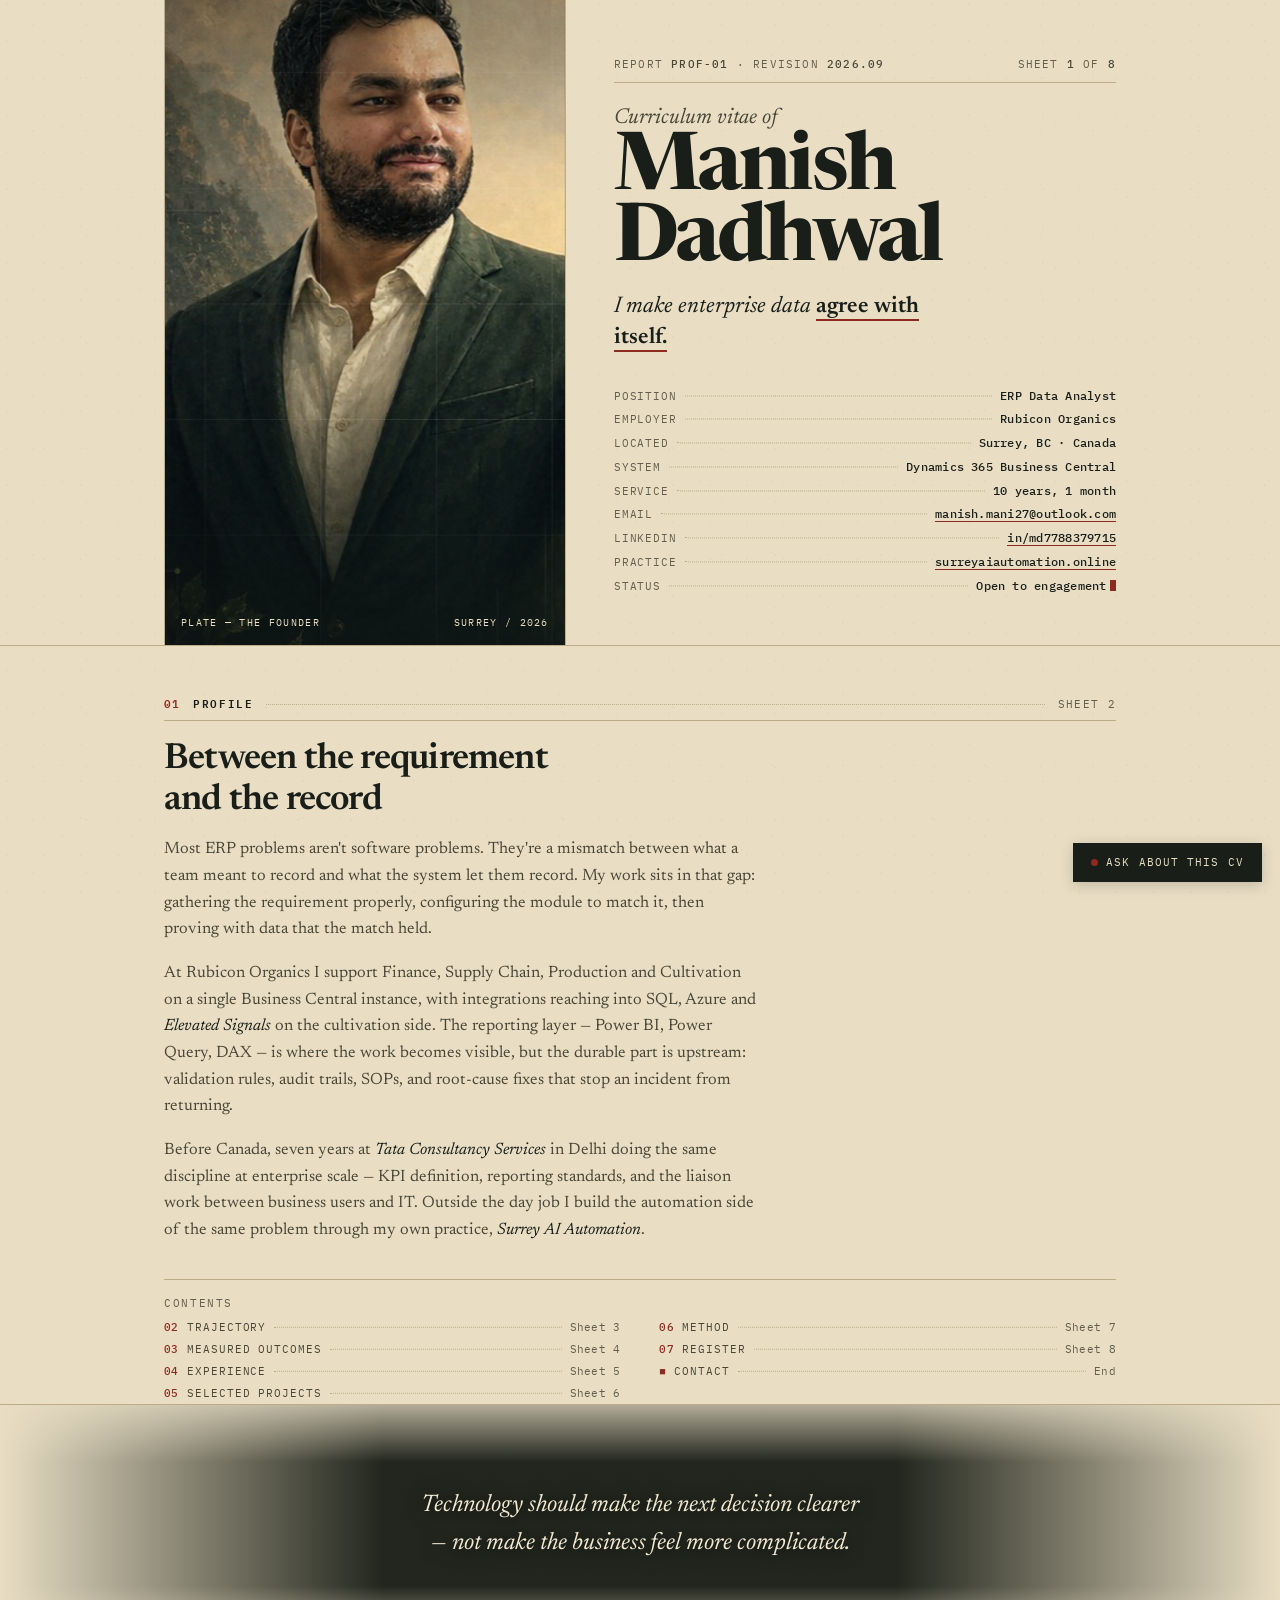
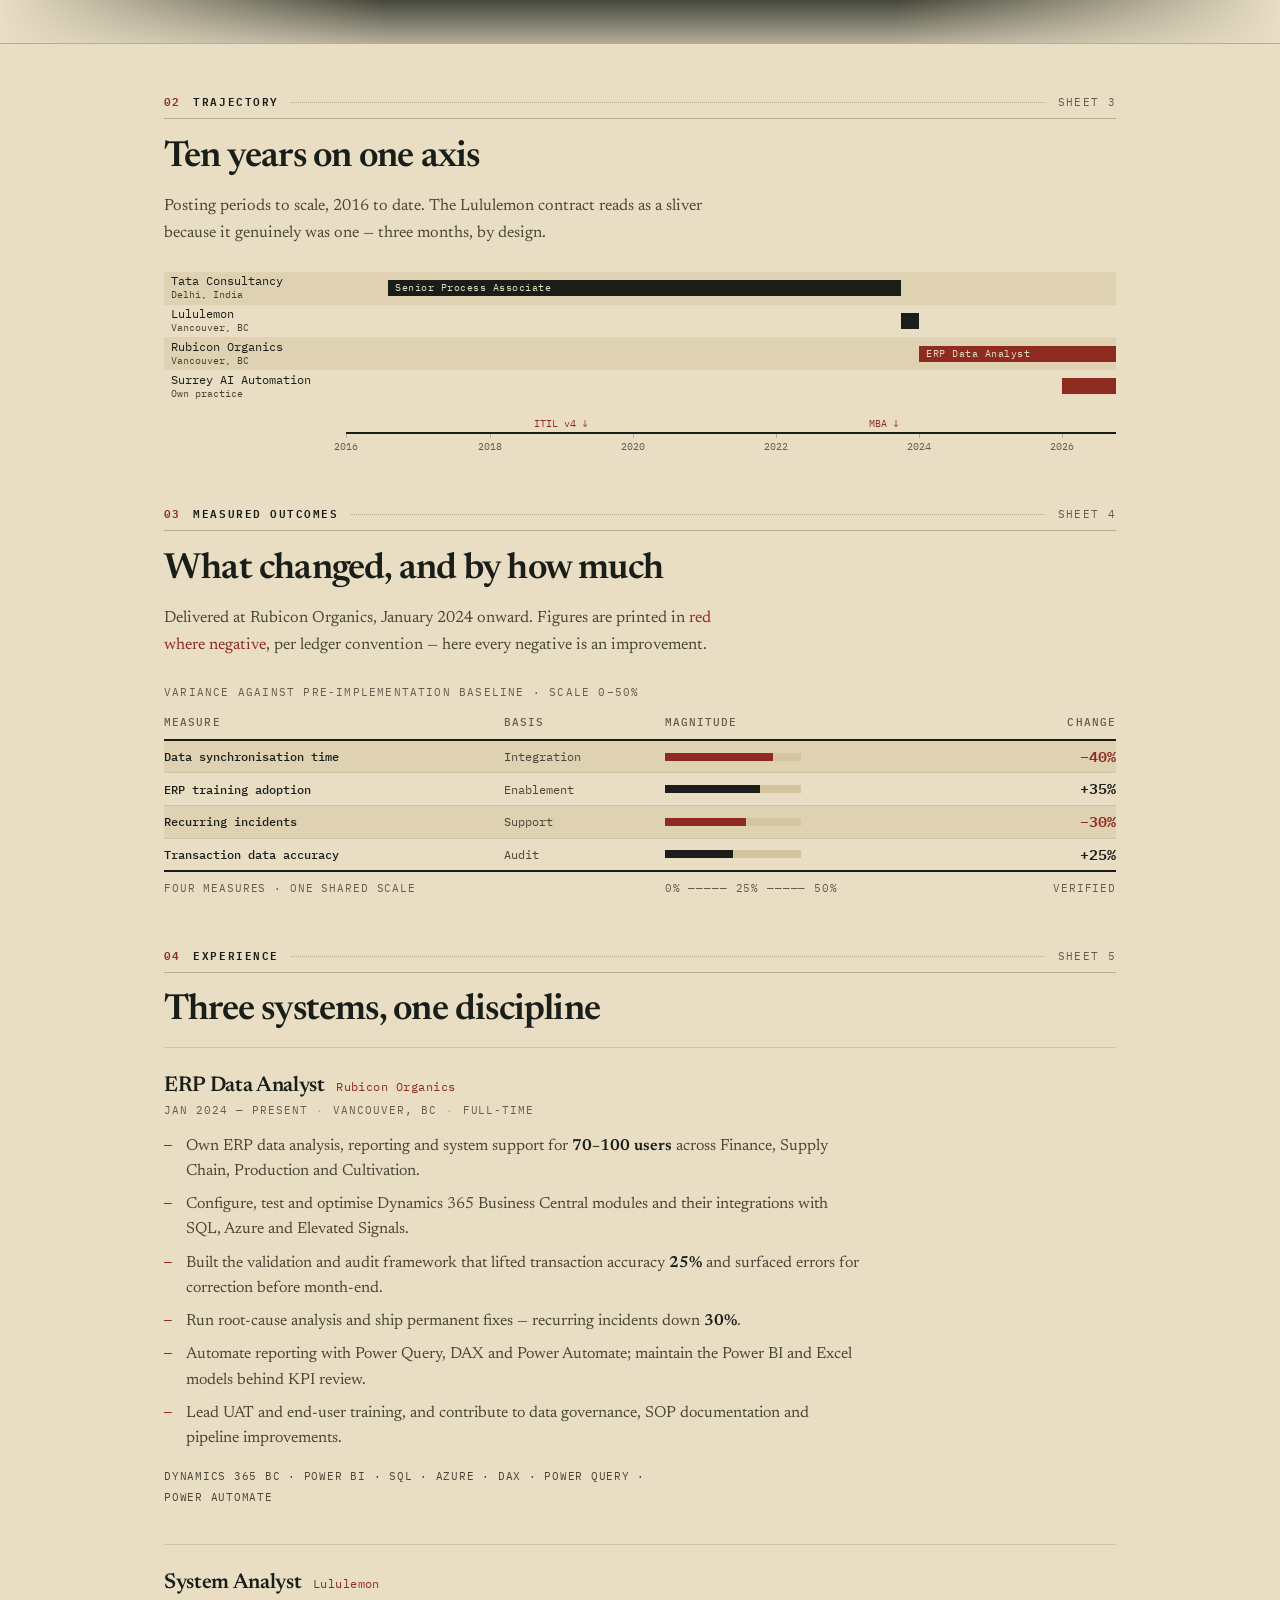
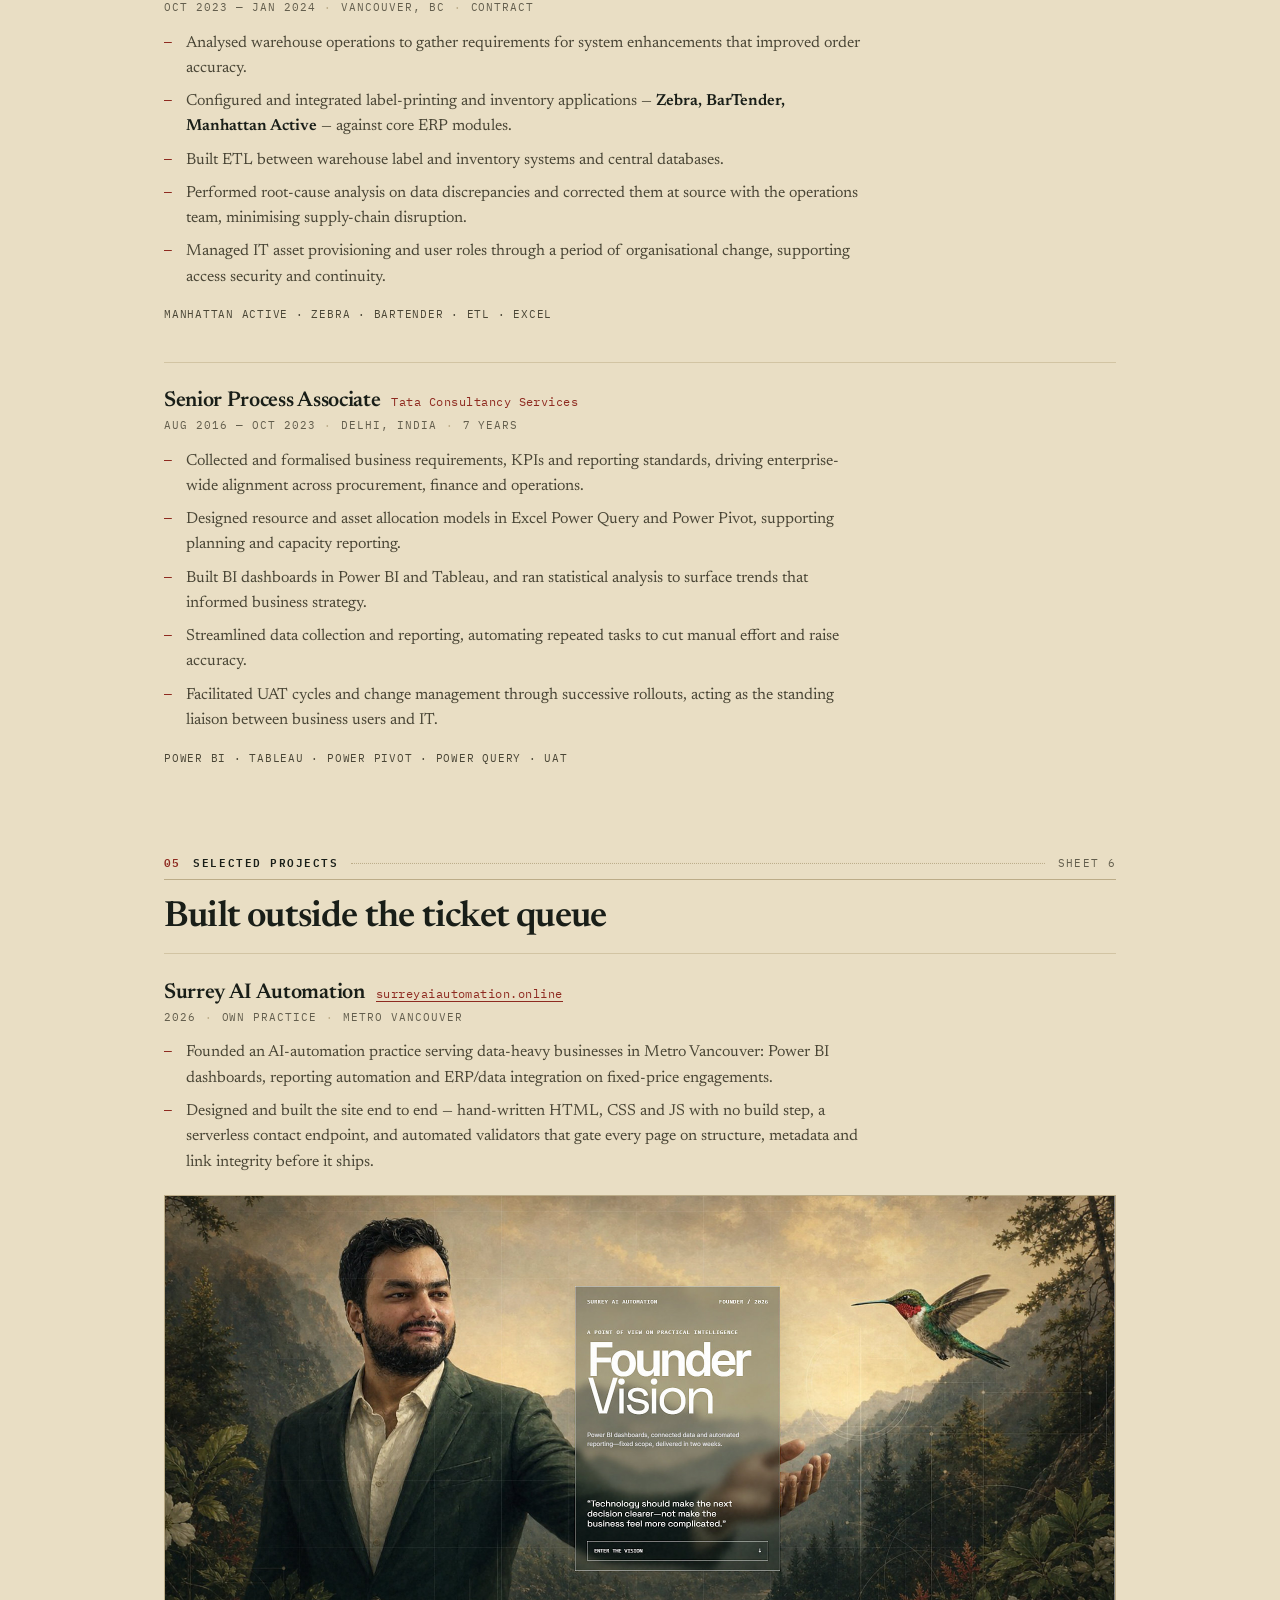
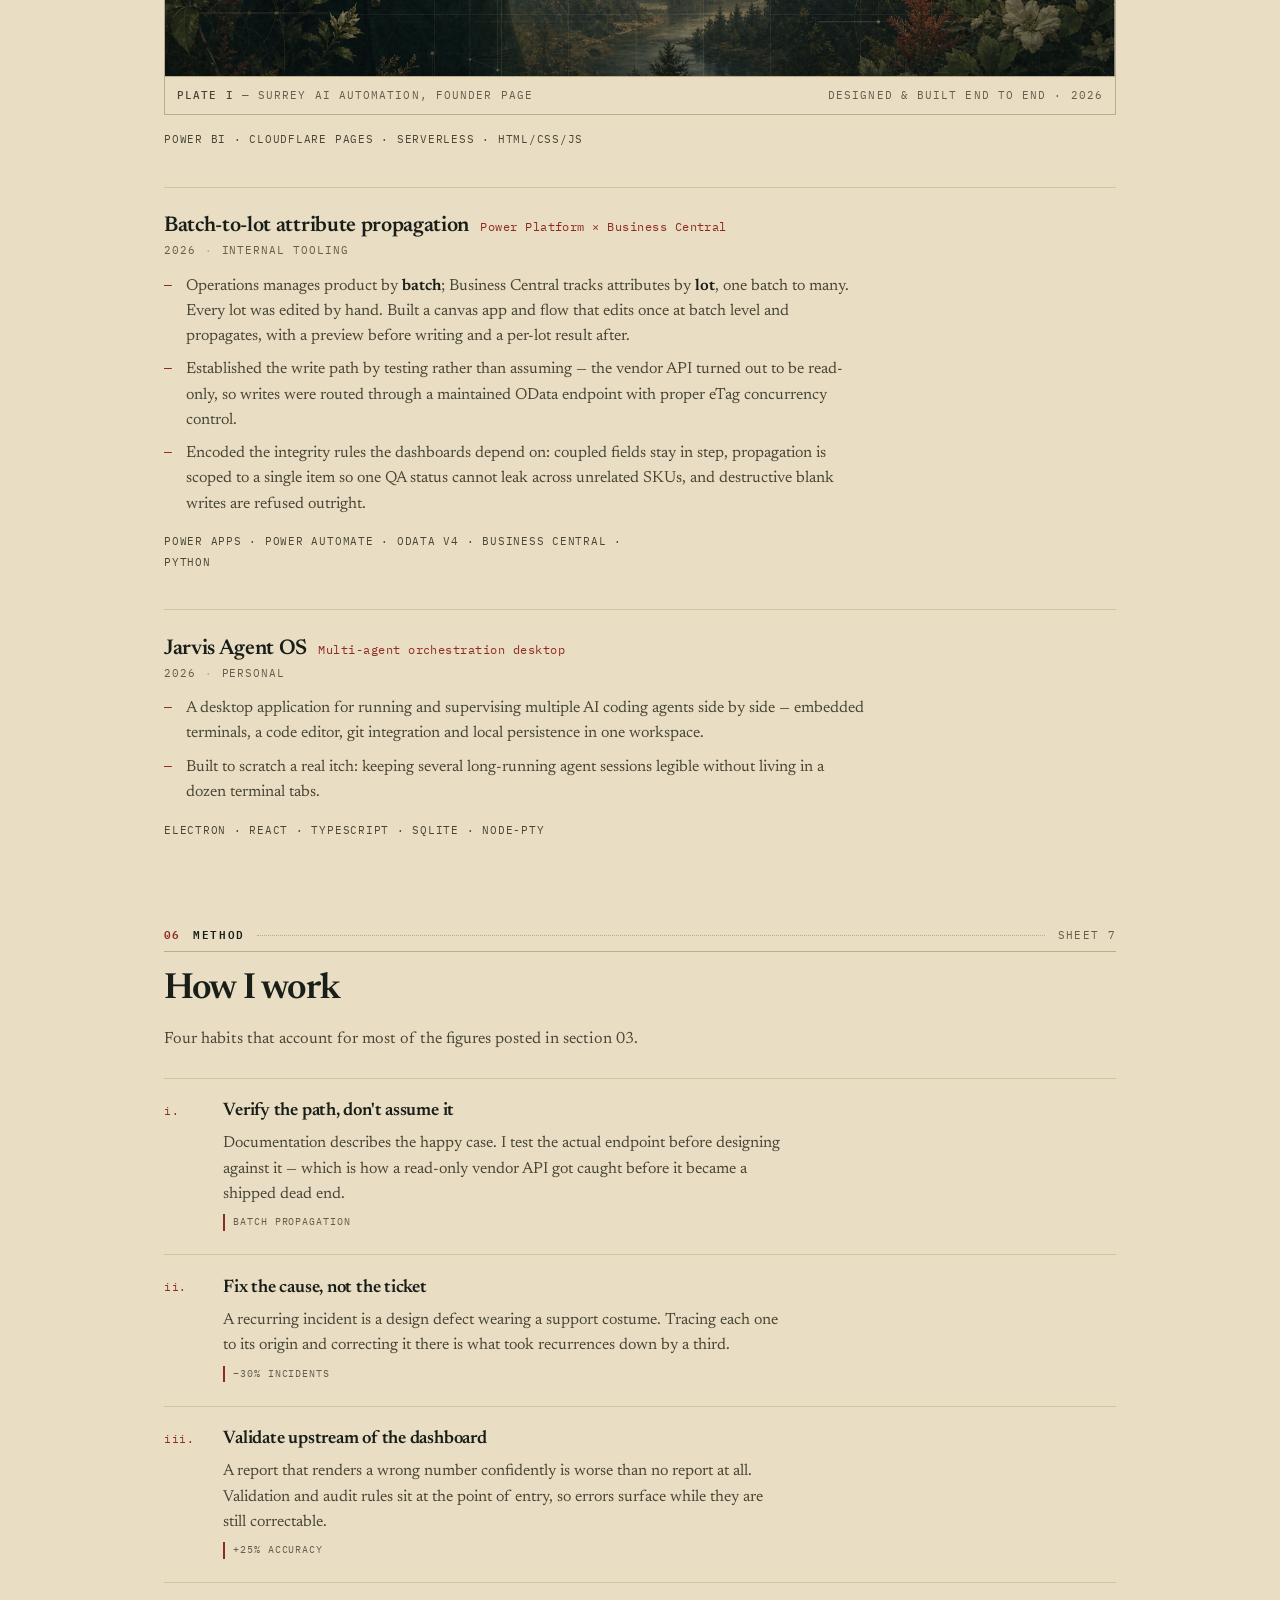
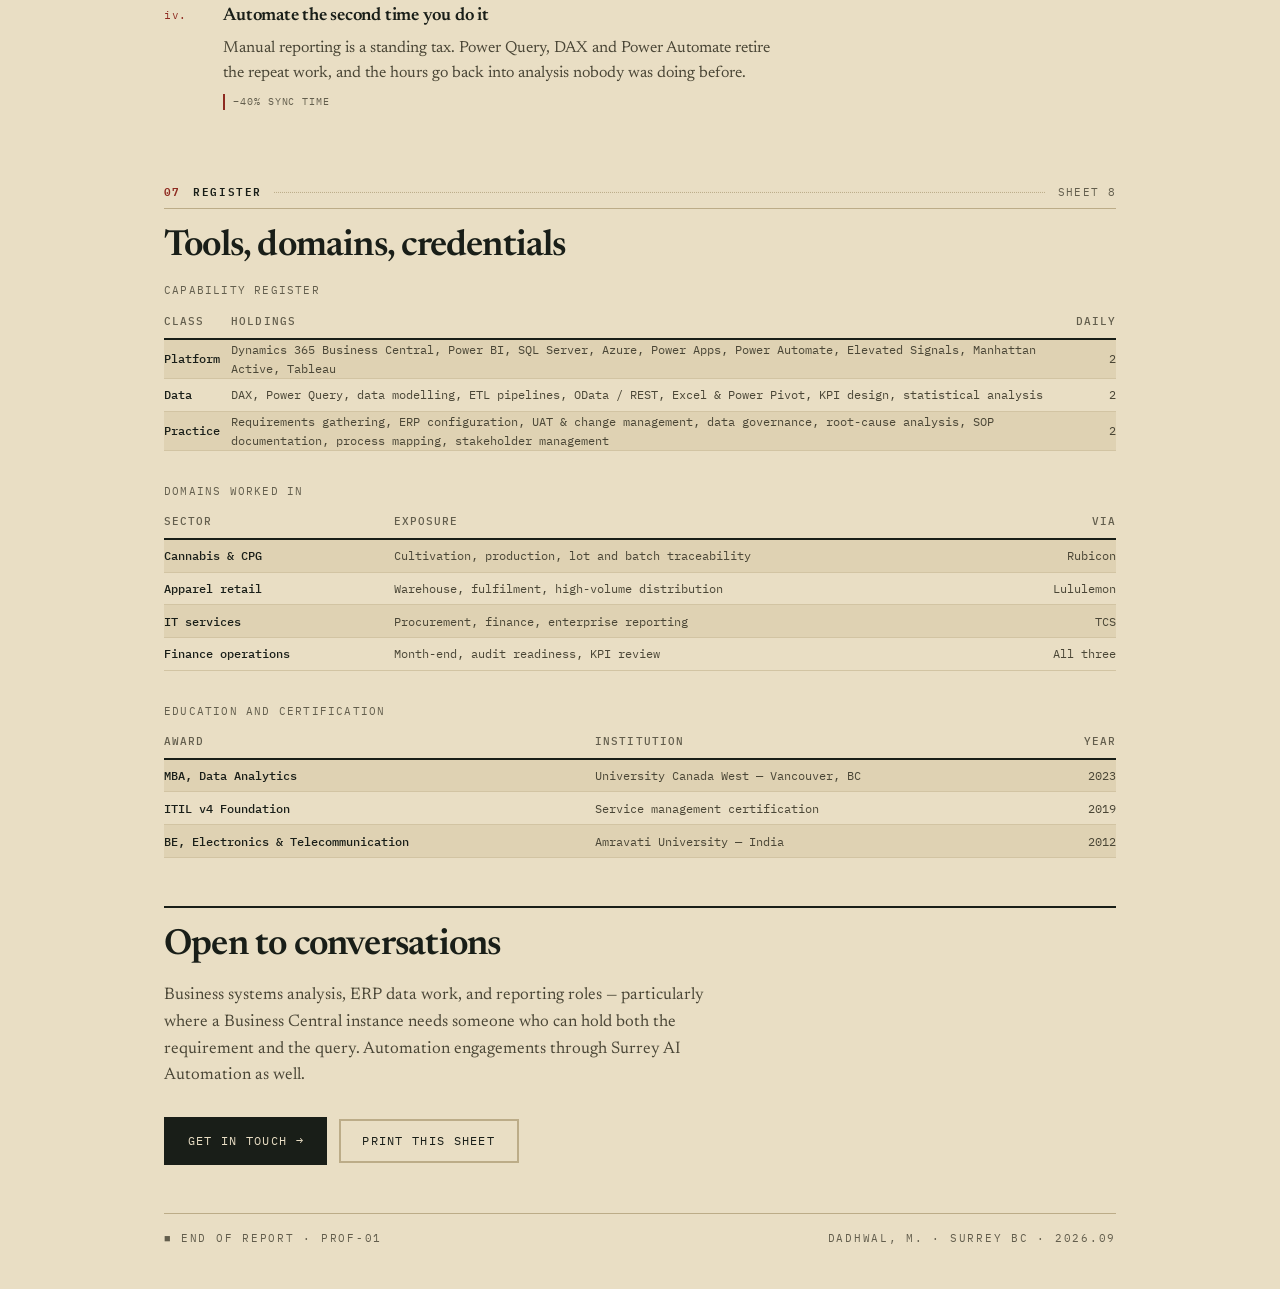
==== commit 915b5021: "Tighten the type scale and add a running header The page had accumulated 16 distinct font sizes belo" ====
--- a/index.html
+++ b/index.html
@@ -76,6 +76,10 @@
   --f-text:"Newsreader",Georgia,"Times New Roman",serif;
   --f-mono:"IBM Plex Mono",ui-monospace,"SF Mono",Menlo,Consolas,monospace;
 
+  --t-micro:.63rem;
+  --t-label:.68rem;
+  --t-meta:.74rem;
+
   --page:63rem;
   --band-h:2.05rem;
 }
@@ -141,7 +145,7 @@
 .wrap{max-width:var(--page);margin:0 auto;padding:0 1.75rem;position:relative;z-index:2}
 @media (max-width:700px){.wrap{padding:0 1.15rem}body{font-size:16px}}
 
-.skip{position:absolute;left:-9999px;top:0;z-index:99;font-family:var(--f-mono);font-size:.72rem;
+.skip{position:absolute;left:-9999px;top:0;z-index:99;font-family:var(--f-mono);font-size:var(--t-meta);
   letter-spacing:.08em;text-transform:uppercase;background:var(--ink);color:var(--canvas);padding:.65rem 1rem;text-decoration:none}
 .skip:focus{left:.5rem;top:.5rem}
 
@@ -174,13 +178,13 @@
 }
 .plate figcaption{
   position:absolute;left:0;right:0;bottom:0;z-index:3;padding:.85rem 1rem;
-  font-family:var(--f-mono);font-size:.62rem;letter-spacing:.13em;text-transform:uppercase;
+  font-family:var(--f-mono);font-size:var(--t-micro);letter-spacing:.13em;text-transform:uppercase;
   color:#E9DEC4;display:flex;justify-content:space-between;gap:.75rem;
 }
 
 .hero-copy{padding:3.5rem 0 3rem;display:flex;flex-direction:column;justify-content:center}
 .stub{display:flex;justify-content:space-between;gap:1rem;flex-wrap:wrap;
-  font-family:var(--f-mono);font-size:.65rem;letter-spacing:.11em;text-transform:uppercase;
+  font-family:var(--f-mono);font-size:var(--t-label);letter-spacing:.11em;text-transform:uppercase;
   color:var(--ink-faint);padding-bottom:.5rem;border-bottom:1px solid var(--rule);margin-bottom:1.6rem}
 .stub b{color:var(--ink-soft);font-weight:500}
 .of{font-family:var(--f-text);font-style:italic;font-size:clamp(1rem,2vw,1.35rem);
@@ -193,8 +197,8 @@
 .thesis b{font-style:normal;font-weight:600;border-bottom:2px solid var(--ruby);padding-bottom:1px}
 
 .card{max-width:33rem}
-.lead{display:flex;align-items:baseline;gap:.5rem;font-family:var(--f-mono);font-size:.72rem;letter-spacing:.02em;line-height:2}
-.lead .k{flex:none;color:var(--ink-faint);text-transform:uppercase;letter-spacing:.08em;font-size:.66rem}
+.lead{display:flex;align-items:baseline;gap:.5rem;font-family:var(--f-mono);font-size:var(--t-meta);letter-spacing:.02em;line-height:2}
+.lead .k{flex:none;color:var(--ink-faint);text-transform:uppercase;letter-spacing:.08em;font-size:var(--t-label)}
 .lead .fl{flex:1;border-bottom:1px dotted var(--rule);transform:translateY(-.3em)}
 .lead .v{flex:none;color:var(--ink);font-weight:500}
 .lead .v a{text-decoration:none;border-bottom:1px solid var(--ruby)}
@@ -234,7 +238,7 @@
 
 /* ═══════════ sections ═══════════ */
 .sec{padding:3rem 0 0;position:relative;z-index:2}
-.shead{display:flex;align-items:baseline;gap:.8rem;font-family:var(--f-mono);font-size:.68rem;
+.shead{display:flex;align-items:baseline;gap:.8rem;font-family:var(--f-mono);font-size:var(--t-label);
   letter-spacing:.12em;text-transform:uppercase;color:var(--ink-faint);padding-bottom:.4rem}
 .shead .no{color:var(--ruby);font-weight:600}
 .shead .ttl{color:var(--ink);font-weight:600;letter-spacing:.14em}
@@ -249,22 +253,22 @@
 
 /* contents */
 .toc{margin:2.2rem 0 0;padding:.95rem 0 0;border-top:1px solid var(--rule)}
-.toc .cap{font-family:var(--f-mono);font-size:.64rem;letter-spacing:.15em;text-transform:uppercase;color:var(--ink-faint);margin:0 0 .3rem}
+.toc .cap{font-family:var(--f-mono);font-size:var(--t-label);letter-spacing:.15em;text-transform:uppercase;color:var(--ink-faint);margin:0 0 .3rem}
 .toc .list{column-count:2;column-gap:2.4rem}
 .toc a{text-decoration:none;display:flex;align-items:baseline;gap:.5rem;font-family:var(--f-mono);
-  font-size:.68rem;letter-spacing:.03em;line-height:2;break-inside:avoid}
+  font-size:var(--t-label);letter-spacing:.03em;line-height:2;break-inside:avoid}
 .toc .n{color:var(--ruby);flex:none;font-weight:500}
-.toc .t{color:var(--ink-soft);flex:none;text-transform:uppercase;letter-spacing:.09em;font-size:.65rem}
+.toc .t{color:var(--ink-soft);flex:none;text-transform:uppercase;letter-spacing:.09em;font-size:var(--t-label)}
 .toc .fl{flex:1;border-bottom:1px dotted var(--rule);transform:translateY(-.3em)}
-.toc .s{color:var(--ink-faint);flex:none;font-size:.64rem}
+.toc .s{color:var(--ink-faint);flex:none;font-size:var(--t-label)}
 .toc a:hover .t{color:var(--ruby)}
 @media (max-width:620px){.toc .list{column-count:1}}
 
 /* ═══════════ ledger table ═══════════ */
-.bar{width:100%;border-collapse:collapse;font-family:var(--f-mono);font-size:.77rem}
-.bar caption{text-align:left;font-family:var(--f-mono);font-size:.65rem;letter-spacing:.11em;
+.bar{width:100%;border-collapse:collapse;font-family:var(--f-mono);font-size:var(--t-meta)}
+.bar caption{text-align:left;font-family:var(--f-mono);font-size:var(--t-label);letter-spacing:.11em;
   text-transform:uppercase;color:var(--ink-faint);padding-bottom:.5rem}
-.bar th{text-align:left;font-weight:500;font-size:.645rem;letter-spacing:.1em;text-transform:uppercase;
+.bar th{text-align:left;font-weight:500;font-size:var(--t-label);letter-spacing:.1em;text-transform:uppercase;
   color:var(--ink-faint);padding:.3rem .7rem .45rem 0;border-bottom:2px solid var(--ink);white-space:nowrap}
 .bar th.r,.bar td.r{text-align:right;padding-right:0}
 .bar td{padding:0 .7rem 0 0;height:var(--band-h);border-bottom:1px solid var(--rule-soft);
@@ -275,7 +279,7 @@
 .bar .fig{font-size:.92rem;font-weight:600;color:var(--ink);font-variant-numeric:tabular-nums}
 .bar .fig.neg{color:var(--ruby)}
 .bar tfoot td{border-top:2px solid var(--ink);border-bottom:none;height:auto;padding-top:.5rem;
-  font-size:.645rem;letter-spacing:.08em;text-transform:uppercase;color:var(--ink-faint)}
+  font-size:var(--t-label);letter-spacing:.08em;text-transform:uppercase;color:var(--ink-faint)}
 .scroll{overflow-x:auto}
 .plot{display:block;width:8.5rem;height:8px;background:var(--canvas-3);position:relative}
 .plot i{position:absolute;left:0;top:0;bottom:0;background:var(--ink);display:block}
@@ -286,23 +290,23 @@
 .gantt{font-family:var(--f-mono)}
 .grow{display:grid;grid-template-columns:10.5rem 1fr;gap:.9rem;align-items:center;height:var(--band-h)}
 .grow:nth-child(odd){background:var(--canvas-2)}
-.gname{font-size:.71rem;color:var(--ink);padding-left:.45rem;line-height:1.25;white-space:nowrap;overflow:hidden;text-overflow:ellipsis}
-.gname i{font-style:normal;color:var(--ink-faint);font-size:.62rem;display:block}
+.gname{font-size:var(--t-meta);color:var(--ink);padding-left:.45rem;line-height:1.25;white-space:nowrap;overflow:hidden;text-overflow:ellipsis}
+.gname i{font-style:normal;color:var(--ink-soft);font-size:var(--t-micro);display:block}
 .gtrack{position:relative;height:100%}
 .gspan{position:absolute;top:50%;transform:translateY(-50%);height:1rem;background:var(--ink);min-width:4px;
-  display:flex;align-items:center;padding:0 .45rem;font-size:.62rem;letter-spacing:.05em;
+  display:flex;align-items:center;padding:0 .45rem;font-size:var(--t-micro);letter-spacing:.05em;
   color:var(--canvas);white-space:nowrap;overflow:hidden}
 .gspan.live{background:var(--ruby);color:var(--on-dark)}
 .gmarks{position:relative;height:1.35rem;margin-left:11.4rem;margin-top:.5rem}
-.gmark{position:absolute;bottom:0;transform:translateX(-50%);font-size:.61rem;color:var(--ruby);white-space:nowrap}
+.gmark{position:absolute;bottom:0;transform:translateX(-50%);font-size:var(--t-micro);color:var(--ruby);white-space:nowrap}
 .gaxis{position:relative;height:1.5rem;border-top:2px solid var(--ink);margin-left:11.4rem}
-.gtick{position:absolute;top:.3rem;transform:translateX(-50%);font-size:.63rem;color:var(--ink-faint);font-variant-numeric:tabular-nums}
+.gtick{position:absolute;top:.3rem;transform:translateX(-50%);font-size:var(--t-micro);color:var(--ink-faint);font-variant-numeric:tabular-nums}
 .gtick::before{content:"";position:absolute;top:-.3rem;left:50%;width:1px;height:.24rem;background:var(--rule)}
 @media (max-width:620px){
   .grow{grid-template-columns:6.2rem 1fr;gap:.5rem}
-  .gname{font-size:.62rem}.gname i{display:none}
+  .gname{font-size:var(--t-micro)}.gname i{display:none}
   .gaxis,.gmarks{margin-left:6.7rem}
-  .gspan{font-size:.55rem;padding:0 .25rem}
+  .gspan{font-size:var(--t-micro);padding:0 .25rem}
 }
 
 /* ═══════════ entries ═══════════ */
@@ -310,23 +314,23 @@
 .ent:first-of-type{border-top:none}
 .ehead{display:flex;align-items:baseline;gap:.7rem;flex-wrap:wrap;margin-bottom:.15rem}
 .ent h3{font-family:var(--f-text);font-weight:600;font-size:1.34rem;letter-spacing:-.015em;margin:0;line-height:1.25}
-.ent .at{font-family:var(--f-mono);font-size:.73rem;letter-spacing:.04em;color:var(--ruby)}
+.ent .at{font-family:var(--f-mono);font-size:var(--t-meta);letter-spacing:.04em;color:var(--ruby)}
 .ent .at a{text-decoration:none;border-bottom:1px solid var(--ruby)}
-.emeta{font-family:var(--f-mono);font-size:.65rem;letter-spacing:.09em;text-transform:uppercase;
+.emeta{font-family:var(--f-mono);font-size:var(--t-label);letter-spacing:.09em;text-transform:uppercase;
   color:var(--ink-faint);margin:0 0 .85rem;display:flex;gap:.55rem;flex-wrap:wrap;align-items:center}
 .emeta i{font-style:normal;color:var(--rule)}
 .ent ul{list-style:none;margin:0;padding:0;max-width:70ch;display:flex;flex-direction:column;gap:.5rem}
 .ent li{position:relative;padding-left:1.35rem;font-size:1rem;line-height:1.58;color:var(--ink-soft)}
 .ent li::before{content:"—";position:absolute;left:0;top:0;font-family:var(--f-mono);font-size:.8rem;color:var(--ruby);line-height:1.72}
 .ent li b{font-weight:600;color:var(--ink)}
-.ent .tools{margin-top:.9rem;font-family:var(--f-mono);font-size:.65rem;letter-spacing:.07em;
+.ent .tools{margin-top:.9rem;font-family:var(--f-mono);font-size:var(--t-label);letter-spacing:.07em;
   text-transform:uppercase;color:var(--ink-faint);line-height:1.9;max-width:70ch}
 .ent .tools b{color:var(--ink-soft);font-weight:400}
 
 figure.fig-plate{margin:1.25rem 0 0;border:1px solid var(--rule);background:var(--forest)}
 figure.fig-plate img{width:100%;height:auto}
 figure.fig-plate figcaption{
-  font-family:var(--f-mono);font-size:.64rem;letter-spacing:.1em;text-transform:uppercase;
+  font-family:var(--f-mono);font-size:var(--t-label);letter-spacing:.1em;text-transform:uppercase;
   color:var(--ink-faint);background:var(--canvas);padding:.6rem .75rem;border-top:1px solid var(--rule);
   display:flex;justify-content:space-between;gap:.9rem;flex-wrap:wrap}
 figure.fig-plate figcaption b{color:var(--ink-soft);font-weight:500}
@@ -334,11 +338,11 @@
 /* ═══════════ method ═══════════ */
 .mth{display:grid;grid-template-columns:2.6rem 1fr;gap:1.1rem;padding:1.15rem 0;border-top:1px solid var(--rule-soft)}
 .mth:first-of-type{border-top:none}
-.mth .no{font-family:var(--f-mono);font-size:.7rem;color:var(--ruby);letter-spacing:.06em;padding-top:.35rem}
+.mth .no{font-family:var(--f-mono);font-size:var(--t-label);color:var(--ruby);letter-spacing:.06em;padding-top:.35rem}
 .mth b{display:block;font-family:var(--f-text);font-weight:600;font-size:1.14rem;letter-spacing:-.012em;margin-bottom:.3rem}
 .mth p{margin:0;font-size:1rem;line-height:1.58;color:var(--ink-soft);max-width:62ch}
 .mth cite{display:inline-block;margin-top:.45rem;font-style:normal;font-family:var(--f-mono);
-  font-size:.63rem;letter-spacing:.09em;text-transform:uppercase;color:var(--ink-faint);
+  font-size:var(--t-micro);letter-spacing:.09em;text-transform:uppercase;color:var(--ink-faint);
   border-left:2px solid var(--ruby);padding-left:.5rem}
 
 /* ═══════════ close ═══════════ */
@@ -346,13 +350,13 @@
 .close h2{max-width:20ch}
 .close p{font-size:1.05rem;line-height:1.6;color:var(--ink-soft);max-width:62ch;margin:0 0 1.7rem}
 .acts{display:flex;flex-wrap:wrap;gap:.7rem;align-items:center}
-.btn{display:inline-flex;align-items:center;gap:.55rem;font-family:var(--f-mono);font-size:.71rem;
+.btn{display:inline-flex;align-items:center;gap:.55rem;font-family:var(--f-mono);font-size:var(--t-meta);
   letter-spacing:.11em;text-transform:uppercase;text-decoration:none;padding:.8rem 1.35rem;cursor:pointer;
   background:var(--ink);color:var(--canvas);border:2px solid var(--ink)}
 .btn:hover{background:transparent;color:var(--ink)}
 .btn.alt{background:transparent;color:var(--ink);border-color:var(--rule)}
 .btn.alt:hover{border-color:var(--ruby);color:var(--ruby)}
-.eor{margin-top:3rem;padding:1rem 0 2.6rem;font-family:var(--f-mono);font-size:.64rem;
+.eor{margin-top:3rem;padding:1rem 0 2.6rem;font-family:var(--f-mono);font-size:var(--t-label);
   letter-spacing:.16em;text-transform:uppercase;color:var(--ink-faint);
   display:flex;justify-content:space-between;gap:1rem;flex-wrap:wrap;border-top:1px solid var(--rule)}
 
@@ -436,7 +440,7 @@
       <p>Before Canada, seven years at <i>Tata Consultancy Services</i> in Delhi doing the same discipline at enterprise scale — KPI definition, reporting standards, and the liaison work between business users and IT. Outside the day job I build the automation side of the same problem through my own practice, <i>Surrey AI Automation</i>.</p>
     </div>
 
-    <nav class="toc" aria-label="Contents">
+    <nav class="toc" id="contents" aria-label="Contents">
       <p class="cap">Contents</p>
       <div class="list">
         <a href="#trajectory"><span class="n">02</span><span class="t">Trajectory</span><span class="fl"></span><span class="s">Sheet 3</span></a>
@@ -712,12 +716,110 @@
 })();
 </script>
 
+
+<!-- ═══════════ RUNNING HEADER — sheet position + progress ═══════════ -->
+<style>
+.runhead{
+  position:fixed;top:0;left:0;right:0;z-index:55;
+  background:color-mix(in srgb,var(--canvas) 92%,transparent);
+  backdrop-filter:saturate(1.3) blur(9px);
+  border-bottom:1px solid var(--rule);
+  transform:translateY(-100%);
+  visibility:hidden;
+  transition:transform .28s ease,visibility .28s;
+}
+.runhead.on{transform:none;visibility:visible}
+.rh-in{
+  max-width:var(--page);margin:0 auto;padding:.5rem 1.5rem;
+  display:flex;align-items:baseline;gap:.7rem;
+  font-family:var(--f-mono);font-size:var(--t-label);
+  letter-spacing:.1em;text-transform:uppercase;color:var(--ink-faint);
+}
+.rh-name{color:var(--ink);font-weight:500}
+.rh-sp{flex:1;border-bottom:1px dotted var(--rule);transform:translateY(-.28em)}
+.rh-sheet{color:var(--ink-soft);text-decoration:none;white-space:nowrap}
+.rh-sheet b{color:var(--ruby);font-weight:600}
+.rh-sheet:hover{color:var(--ruby)}
+.rh-bar{height:2px;background:var(--rule-soft)}
+.rh-bar i{display:block;height:100%;width:0;background:var(--ruby)}
+@media (prefers-reduced-motion:reduce){.runhead{transition:none}}
+@media (max-width:560px){.rh-in{padding:.45rem 1rem;font-size:var(--t-micro)}.rh-name{display:none}}
+@media print{.runhead{display:none!important}}
+</style>
+
+<div class="runhead" id="runhead" role="navigation" aria-label="Reading position">
+  <div class="rh-in">
+    <span class="rh-name">Dadhwal, M. — Curriculum vitae</span>
+    <span class="rh-sp"></span>
+    <a class="rh-sheet" href="#contents" id="rhSheet">Sheet <b>1</b> of 8</a>
+  </div>
+  <div class="rh-bar"><i id="rhBar"></i></div>
+</div>
+
+<script>
+(function () {
+  var head = document.getElementById('runhead'),
+      label = document.getElementById('rhSheet'),
+      bar = document.getElementById('rhBar');
+  if (!head) return;
+
+  var SHEETS = [
+    ['profile',     2, 'Profile'],
+    ['trajectory',  3, 'Trajectory'],
+    ['impact',      4, 'Measured outcomes'],
+    ['work',        5, 'Experience'],
+    ['projects',    6, 'Selected projects'],
+    ['method',      7, 'Method'],
+    ['stack',       8, 'Register'],
+    ['contact',     8, 'Contact']
+  ].map(function (r) { return { el: document.getElementById(r[0]), n: r[1], t: r[2] }; })
+   .filter(function (r) { return r.el; });
+
+  // the cover block is <header class="hero">; fall back to the first section's
+  // offset so the trigger never degrades to the whole document height
+  var cover = document.querySelector('header.hero');
+  function triggerY() {
+    if (cover) return cover.offsetHeight * 0.65;
+    var f = SHEETS[0] && SHEETS[0].el;
+    return f ? f.getBoundingClientRect().top + window.scrollY - 120 : 400;
+  }
+  var ticking = false, lastN = null;
+
+  function place() {
+    var y = window.scrollY || document.documentElement.scrollTop;
+    var trigger = triggerY();
+
+    head.classList.toggle('on', y > trigger);
+
+    var doc = document.documentElement.scrollHeight - window.innerHeight;
+    bar.style.width = doc > 0 ? Math.min(100, (y / doc) * 100).toFixed(1) + '%' : '0%';
+
+    var cur = null, mid = y + window.innerHeight * 0.32;
+    for (var i = 0; i < SHEETS.length; i++) {
+      if (SHEETS[i].el.getBoundingClientRect().top + y <= mid) cur = SHEETS[i];
+    }
+    var n = cur ? cur.n : 1, t = cur ? cur.t : 'Cover';
+    if (n + t !== lastN) {
+      lastN = n + t;
+      label.innerHTML = 'Sheet <b>' + n + '</b> of 8 &middot; ' + t;
+    }
+    ticking = false;
+  }
+
+  function onScroll() { if (!ticking) { ticking = true; requestAnimationFrame(place); } }
+  window.addEventListener('scroll', onScroll, { passive: true });
+  window.addEventListener('resize', onScroll);
+  document.addEventListener('visibilitychange', function () { if (!document.hidden) place(); });
+  place();
+})();
+</script>
+
 <!-- ═══════════ REFERENCE DESK — offline enquiry assistant ═══════════ -->
 <style>
 .rd-open{
   position:fixed;right:1.15rem;bottom:1.15rem;z-index:60;
   display:inline-flex;align-items:center;gap:.55rem;
-  font-family:var(--f-mono);font-size:.7rem;letter-spacing:.1em;text-transform:uppercase;
+  font-family:var(--f-mono);font-size:var(--t-label);letter-spacing:.1em;text-transform:uppercase;
   color:var(--canvas);background:var(--ink);border:1px solid var(--ink);
   padding:.72rem 1.05rem;cursor:pointer;box-shadow:0 3px 14px #0000002e;
 }
@@ -738,7 +840,7 @@
 .rd-head{
   display:flex;align-items:baseline;gap:.6rem;padding:.75rem .9rem .6rem;
   border-bottom:1.5px solid var(--ink);
-  font-family:var(--f-mono);font-size:.66rem;letter-spacing:.11em;text-transform:uppercase;
+  font-family:var(--f-mono);font-size:var(--t-label);letter-spacing:.11em;text-transform:uppercase;
   color:var(--ink-faint);flex:none;
 }
 .rd-head b{color:var(--ink);font-weight:600;letter-spacing:.12em}
@@ -751,35 +853,35 @@
 .rd-msg{font-family:var(--f-text);font-size:.93rem;line-height:1.55;max-width:100%}
 .rd-msg.you{
   align-self:flex-end;background:var(--canvas-3);border:1px solid var(--rule-soft);
-  padding:.4rem .6rem;font-family:var(--f-mono);font-size:.73rem;color:var(--ink);max-width:85%;
+  padding:.4rem .6rem;font-family:var(--f-mono);font-size:var(--t-meta);color:var(--ink);max-width:85%;
 }
 .rd-msg.desk{color:var(--ink-soft)}
 .rd-msg.desk b{color:var(--ink);font-weight:600}
 .rd-msg .tag{
-  display:block;font-family:var(--f-mono);font-size:.6rem;letter-spacing:.12em;
+  display:block;font-family:var(--f-mono);font-size:var(--t-micro);letter-spacing:.12em;
   text-transform:uppercase;color:var(--ink-faint);margin-bottom:.25rem;
 }
 .rd-msg a.jump{
-  display:inline-block;margin-top:.4rem;font-family:var(--f-mono);font-size:.63rem;
+  display:inline-block;margin-top:.4rem;font-family:var(--f-mono);font-size:var(--t-micro);
   letter-spacing:.09em;text-transform:uppercase;color:var(--ruby);text-decoration:none;
   border-bottom:1px solid var(--ruby);
 }
 .rd-chips{display:flex;flex-wrap:wrap;gap:.3rem;padding:0 .9rem .7rem;flex:none}
 .rd-chip{
-  font-family:var(--f-mono);font-size:.63rem;letter-spacing:.04em;
+  font-family:var(--f-mono);font-size:var(--t-micro);letter-spacing:.04em;
   background:none;border:1px solid var(--rule);color:var(--ink-soft);
   padding:.25rem .5rem;cursor:pointer;
 }
 .rd-chip:hover{border-color:var(--ruby);color:var(--ruby)}
 .rd-form{display:flex;gap:0;border-top:1px solid var(--rule);flex:none}
 .rd-in{
-  flex:1;min-width:0;font-family:var(--f-mono);font-size:.75rem;color:var(--ink);
+  flex:1;min-width:0;font-family:var(--f-mono);font-size:var(--t-meta);color:var(--ink);
   background:var(--canvas-2);border:none;padding:.7rem .8rem;
 }
 .rd-in:focus{outline:2px solid var(--ruby);outline-offset:-2px}
 .rd-in::placeholder{color:var(--ink-faint)}
 .rd-send{
-  font-family:var(--f-mono);font-size:.66rem;letter-spacing:.1em;text-transform:uppercase;
+  font-family:var(--f-mono);font-size:var(--t-label);letter-spacing:.1em;text-transform:uppercase;
   background:var(--ink);color:var(--canvas);border:none;padding:.7rem .95rem;cursor:pointer;
 }
 .rd-send:hover{background:var(--ruby)}
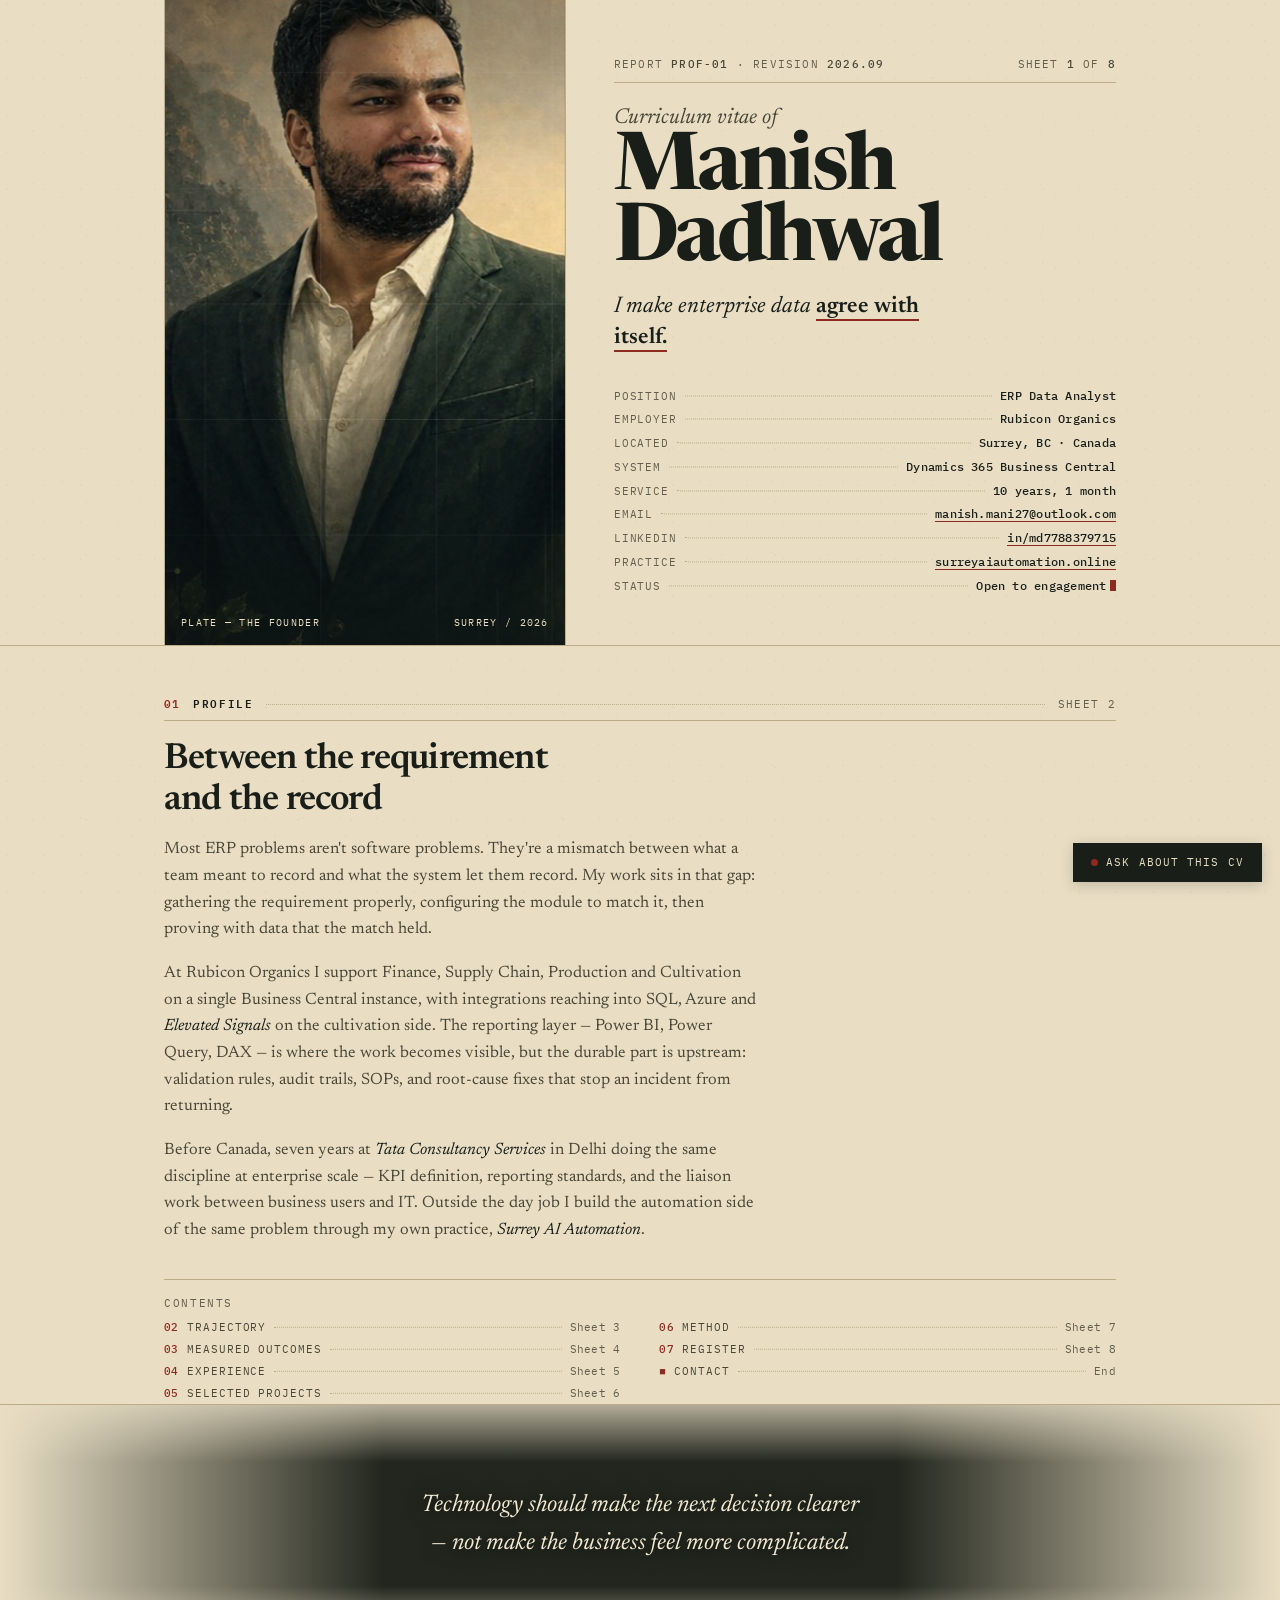
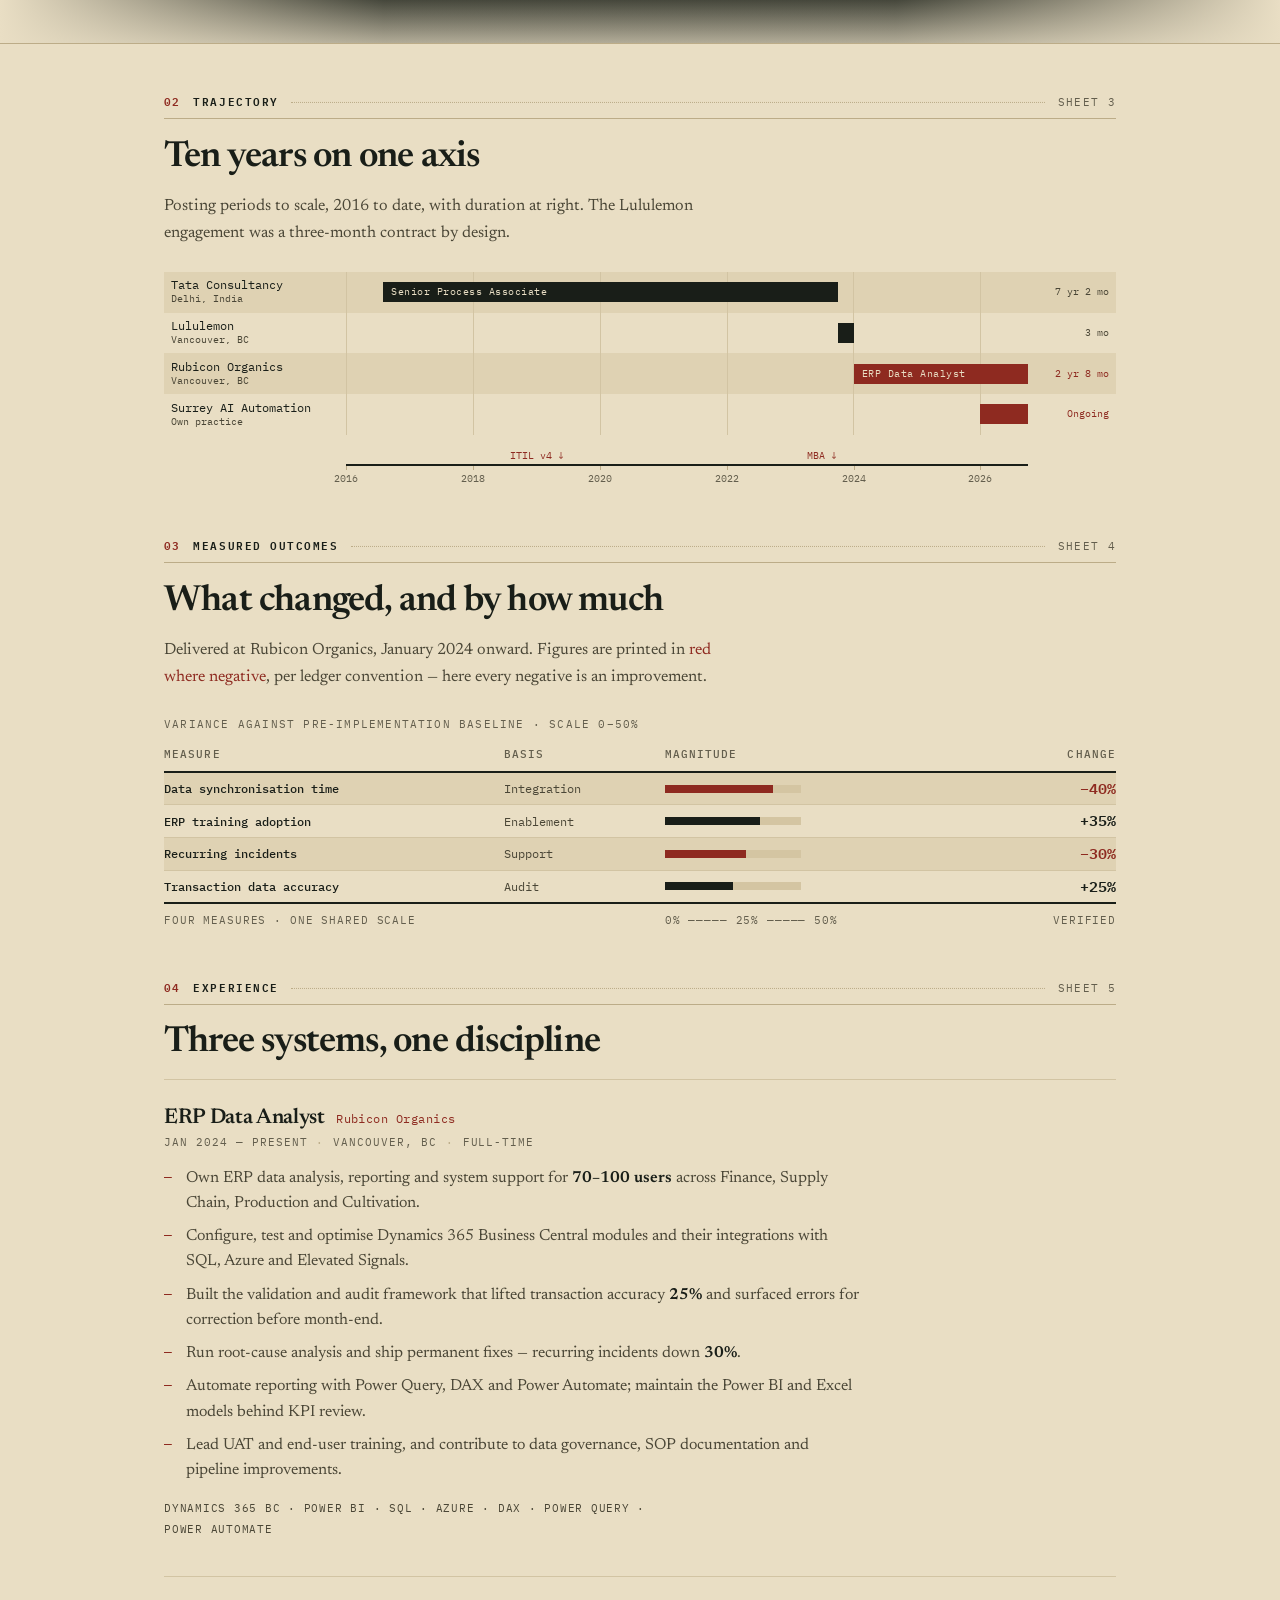
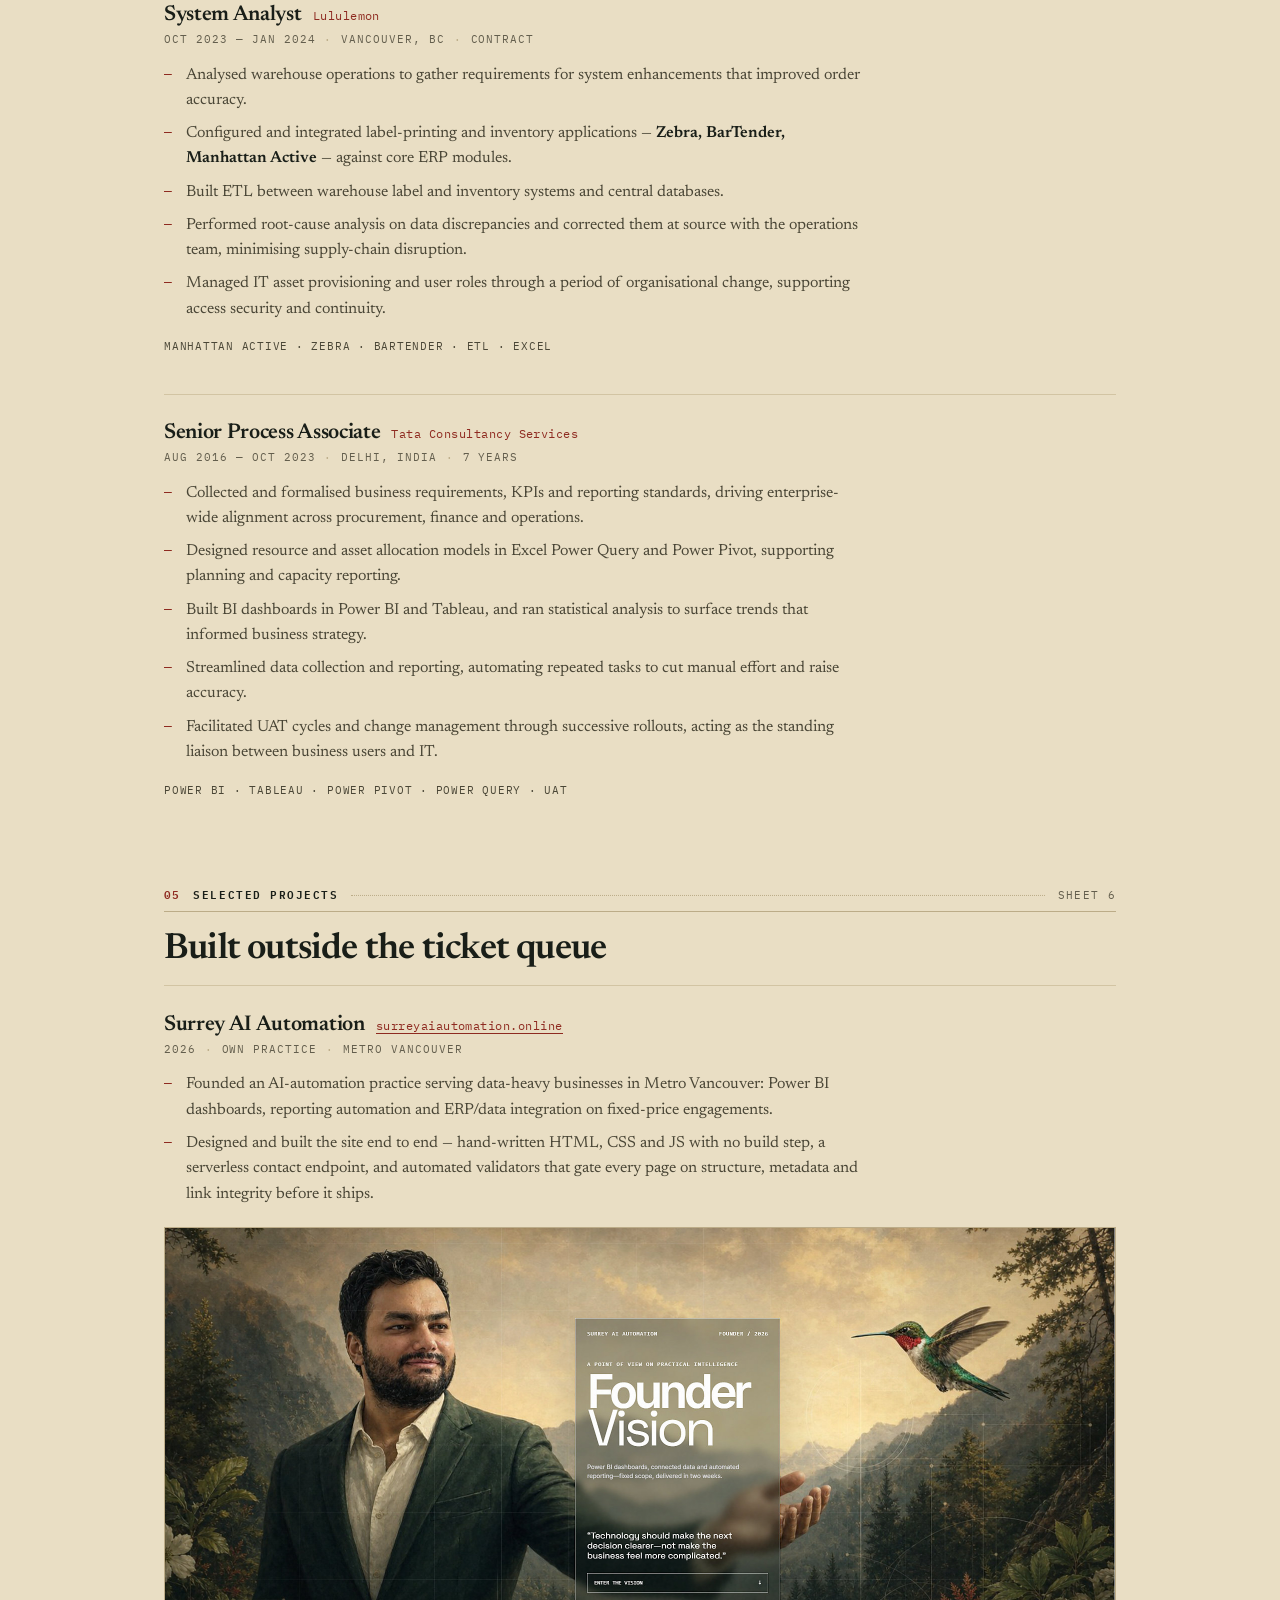
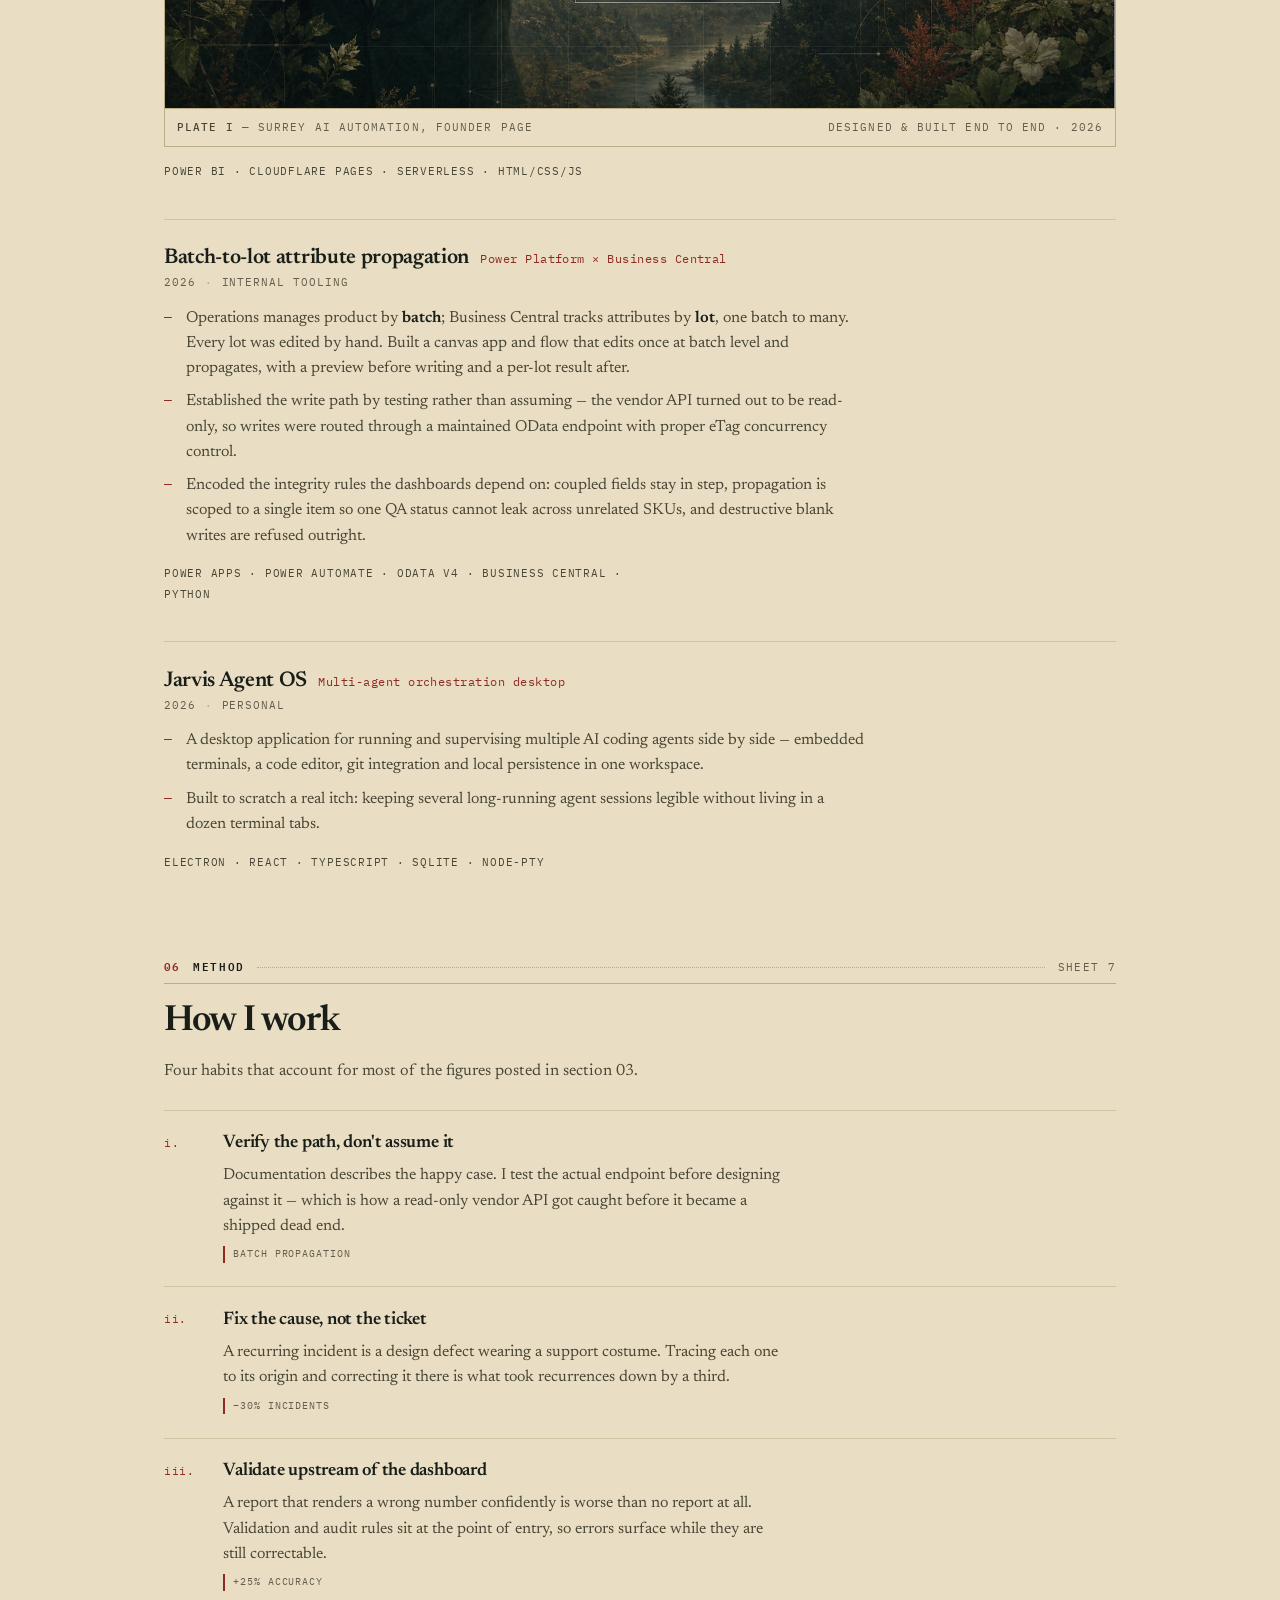
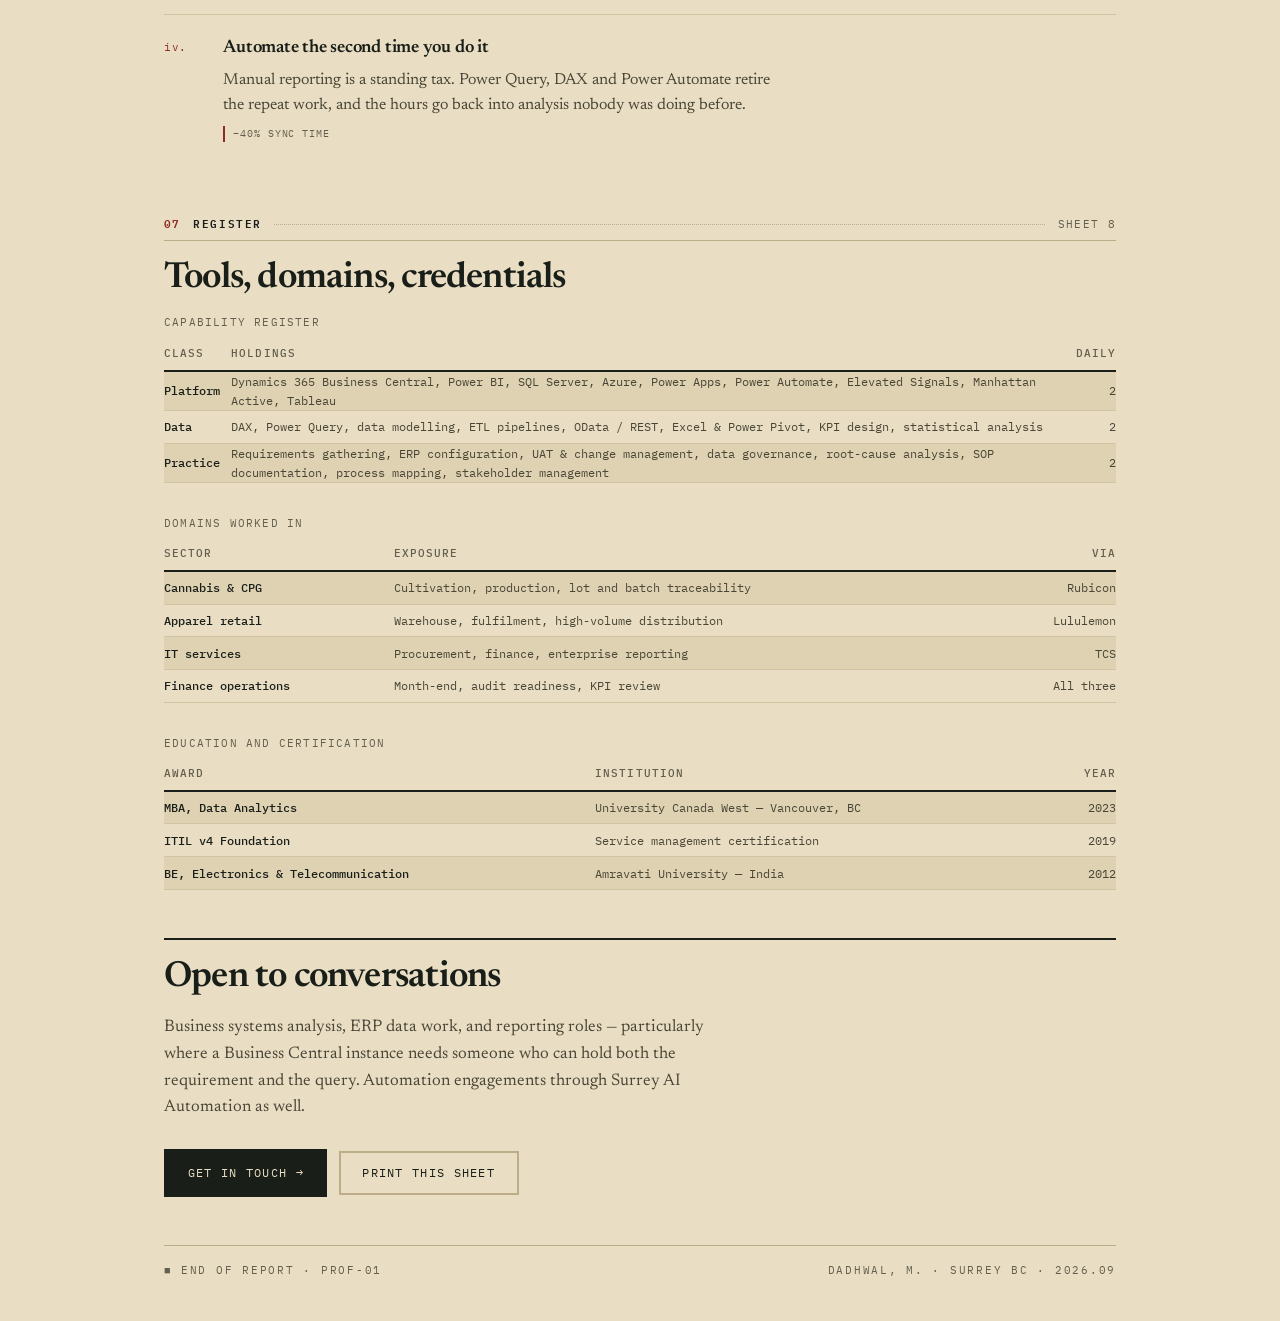
==== commit 8e924ba8: "Give the trajectory chart the weight its data deserves It carried the ten-year arc in 33px rows with" ====
--- a/index.html
+++ b/index.html
@@ -287,19 +287,26 @@
 @media (max-width:620px){.plot{width:4.5rem}}
 
 /* ═══════════ trajectory ═══════════ */
-.gantt{font-family:var(--f-mono)}
-.grow{display:grid;grid-template-columns:10.5rem 1fr;gap:.9rem;align-items:center;height:var(--band-h)}
+.gantt{font-family:var(--f-mono);--g-cols:10.5rem 1fr 4.6rem;--g-gap:.9rem}
+.grow{display:grid;grid-template-columns:var(--g-cols);gap:var(--g-gap);align-items:center;height:2.55rem}
 .grow:nth-child(odd){background:var(--canvas-2)}
 .gname{font-size:var(--t-meta);color:var(--ink);padding-left:.45rem;line-height:1.25;white-space:nowrap;overflow:hidden;text-overflow:ellipsis}
 .gname i{font-style:normal;color:var(--ink-soft);font-size:var(--t-micro);display:block}
 .gtrack{position:relative;height:100%}
-.gspan{position:absolute;top:50%;transform:translateY(-50%);height:1rem;background:var(--ink);min-width:4px;
-  display:flex;align-items:center;padding:0 .45rem;font-size:var(--t-micro);letter-spacing:.05em;
+/* year gridlines, so a bar's start and end can be read against the axis */
+.gtrack::before{content:"";position:absolute;inset:0;
+  background:repeating-linear-gradient(90deg,var(--rule-soft) 0 1px,transparent 1px 18.6%)}
+.gspan{position:absolute;z-index:1;top:50%;transform:translateY(-50%);height:1.25rem;background:var(--ink);min-width:5px;
+  display:flex;align-items:center;padding:0 .5rem;font-size:var(--t-micro);letter-spacing:.05em;
   color:var(--canvas);white-space:nowrap;overflow:hidden}
 .gspan.live{background:var(--ruby);color:var(--on-dark)}
-.gmarks{position:relative;height:1.35rem;margin-left:11.4rem;margin-top:.5rem}
+.gdur{font-size:var(--t-micro);color:var(--ink-soft);text-align:right;padding-right:.45rem;
+  font-variant-numeric:tabular-nums;white-space:nowrap}
+.gdur.now{color:var(--ruby)}
+.grow-sub{display:grid;grid-template-columns:var(--g-cols);gap:var(--g-gap)}
+.gmarks{position:relative;height:1.35rem;margin-top:.5rem}
 .gmark{position:absolute;bottom:0;transform:translateX(-50%);font-size:var(--t-micro);color:var(--ruby);white-space:nowrap}
-.gaxis{position:relative;height:1.5rem;border-top:2px solid var(--ink);margin-left:11.4rem}
+.gaxis{position:relative;height:1.5rem;border-top:2px solid var(--ink)}
 .gtick{position:absolute;top:.3rem;transform:translateX(-50%);font-size:var(--t-micro);color:var(--ink-faint);font-variant-numeric:tabular-nums}
 .gtick::before{content:"";position:absolute;top:-.3rem;left:50%;width:1px;height:.24rem;background:var(--rule)}
 @media (max-width:620px){
@@ -462,37 +469,41 @@
     <div class="shead"><span class="no">02</span><span class="ttl">Trajectory</span><span class="fl"></span><span class="pg">Sheet 3</span></div>
     <hr class="perf">
     <h2>Ten years on one axis</h2>
-    <p class="dek">Posting periods to scale, 2016 to date. The Lululemon contract reads as a sliver because it genuinely was one — three months, by design.</p>
+    <p class="dek">Posting periods to scale, 2016 to date, with duration at right. The Lululemon engagement was a three-month contract by design.</p>
     <div class="scroll">
       <div class="gantt">
         <div class="grow">
           <div class="gname">Tata Consultancy<i>Delhi, India</i></div>
           <div class="gtrack"><div class="gspan" style="left:5.4%;width:66.7%" role="img" aria-label="Tata Consultancy Services, August 2016 to October 2023">Senior Process Associate</div></div>
+          <div class="gdur">7 yr 2 mo</div>
         </div>
         <div class="grow">
           <div class="gname">Lululemon<i>Vancouver, BC</i></div>
           <div class="gtrack"><div class="gspan" style="left:72.1%;width:2.3%" role="img" aria-label="Lululemon, October 2023 to January 2024"></div></div>
+          <div class="gdur">3 mo</div>
         </div>
         <div class="grow">
           <div class="gname">Rubicon Organics<i>Vancouver, BC</i></div>
           <div class="gtrack"><div class="gspan live" style="left:74.4%;width:25.6%" role="img" aria-label="Rubicon Organics, January 2024 to present">ERP Data Analyst</div></div>
+          <div class="gdur now">2 yr 8 mo</div>
         </div>
         <div class="grow">
           <div class="gname">Surrey AI Automation<i>Own practice</i></div>
           <div class="gtrack"><div class="gspan live" style="left:93%;width:7%" role="img" aria-label="Surrey AI Automation, 2026 to present"></div></div>
+          <div class="gdur now">Ongoing</div>
         </div>
-        <div class="gmarks">
+        <div class="grow-sub"><div></div><div class="gmarks">
           <span class="gmark" style="left:27.9%">ITIL v4 ↓</span>
           <span class="gmark" style="left:69.8%">MBA ↓</span>
-        </div>
-        <div class="gaxis">
+        </div><div></div></div>
+        <div class="grow-sub"><div></div><div class="gaxis">
           <span class="gtick" style="left:0%">2016</span>
           <span class="gtick" style="left:18.6%">2018</span>
           <span class="gtick" style="left:37.2%">2020</span>
           <span class="gtick" style="left:55.8%">2022</span>
           <span class="gtick" style="left:74.4%">2024</span>
           <span class="gtick" style="left:93%">2026</span>
-        </div>
+        </div><div></div></div>
       </div>
     </div>
   </section>
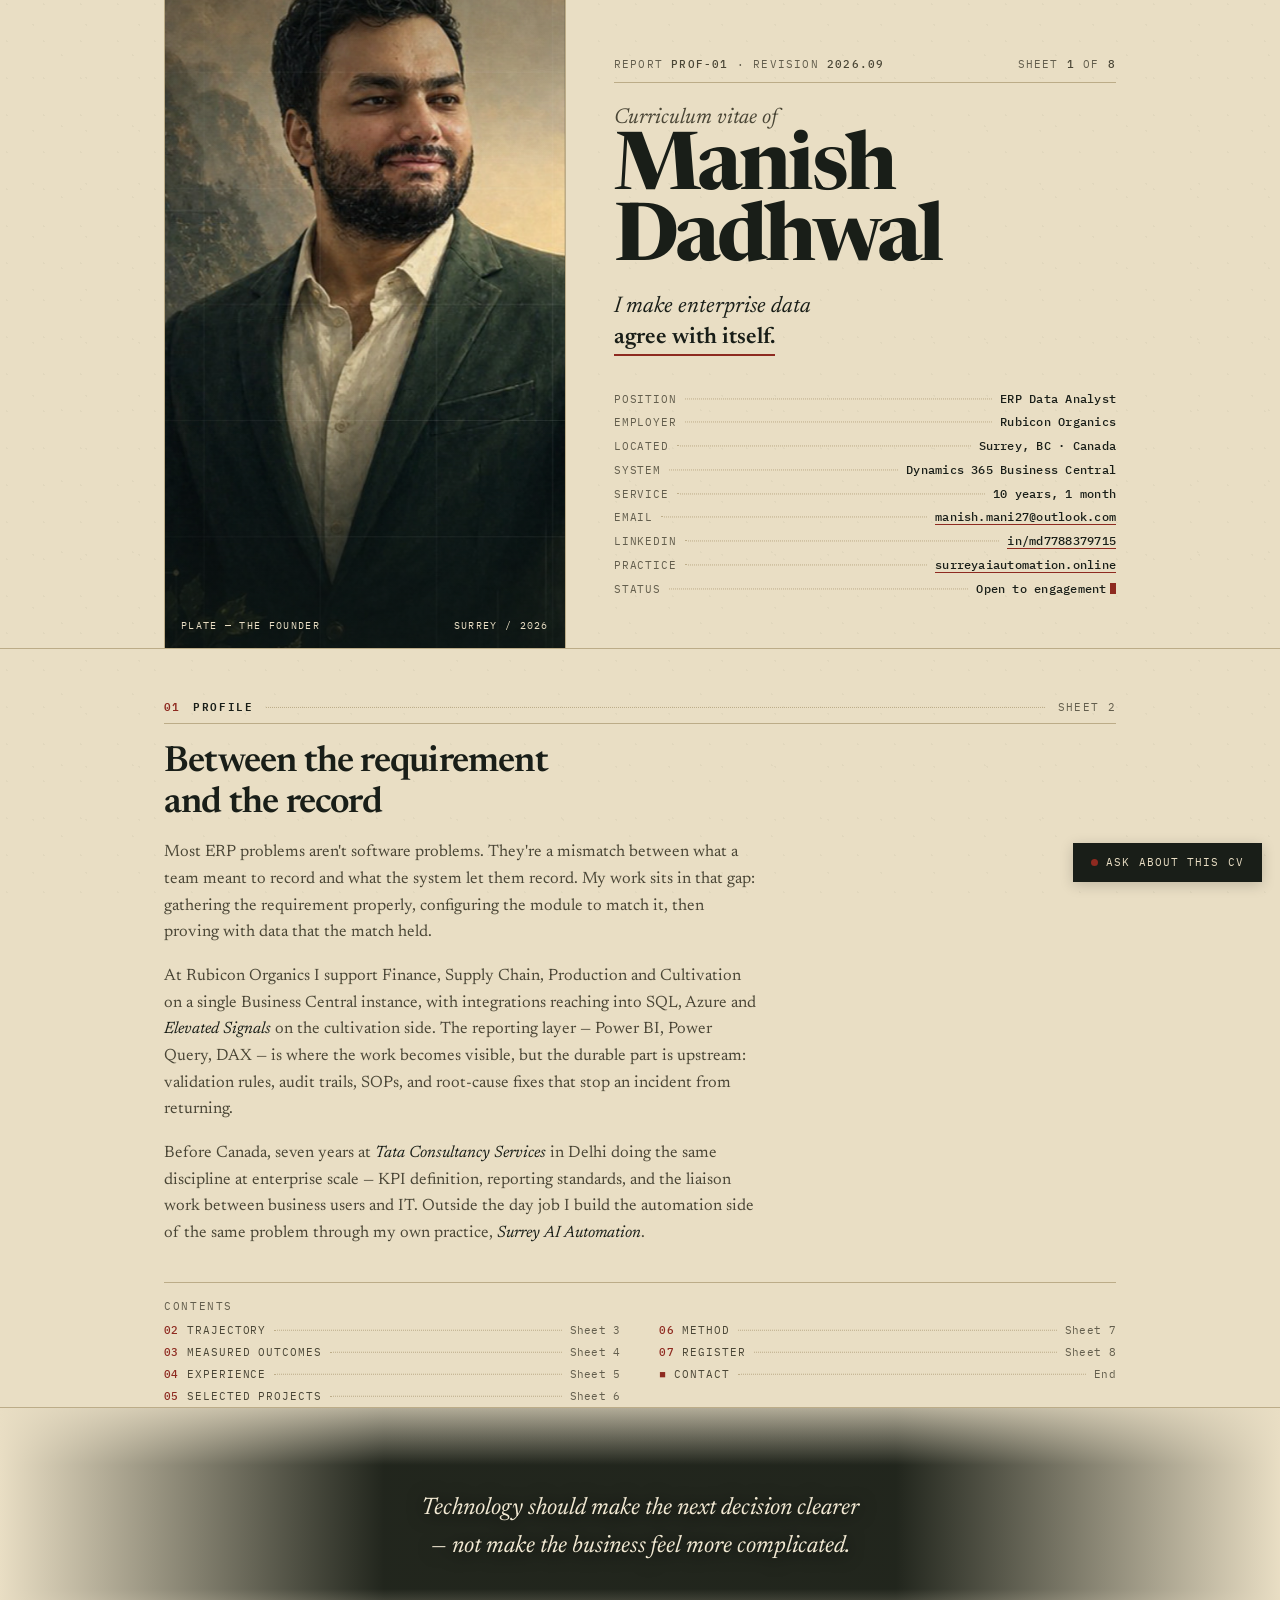
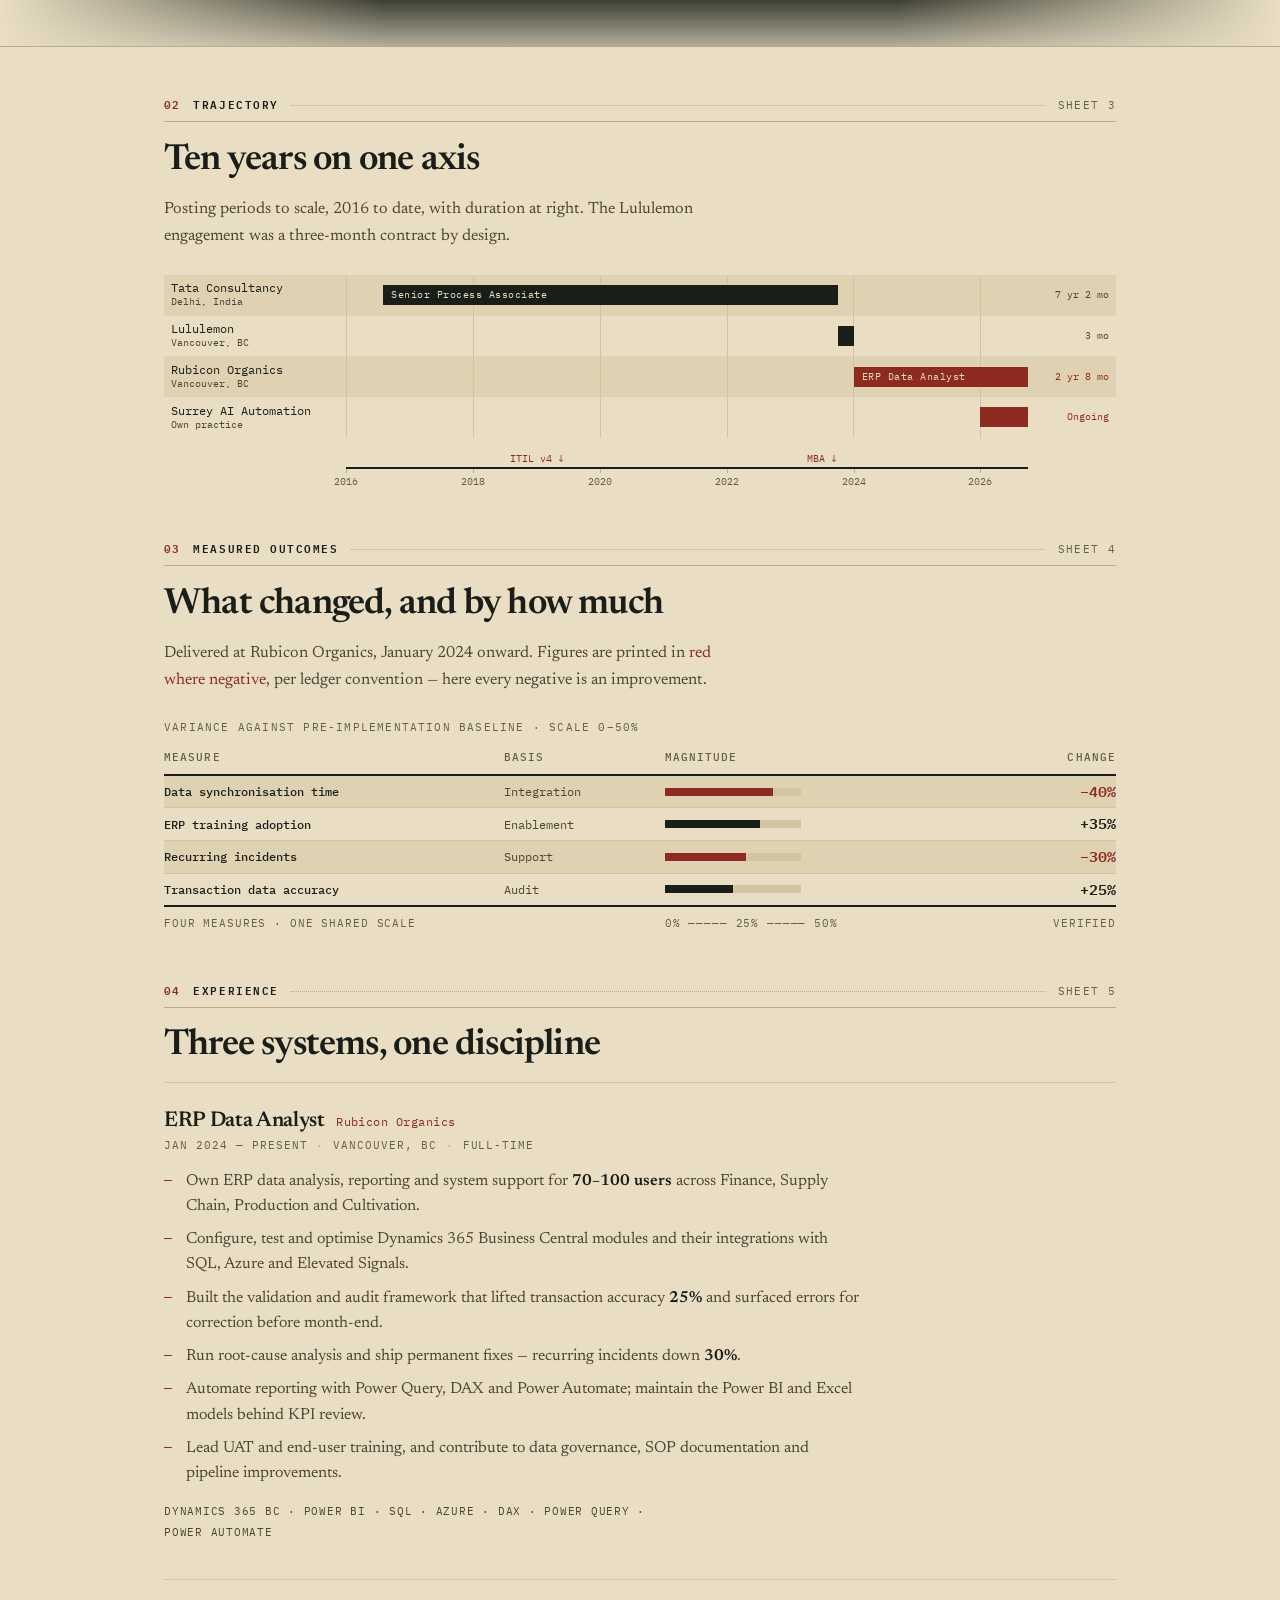
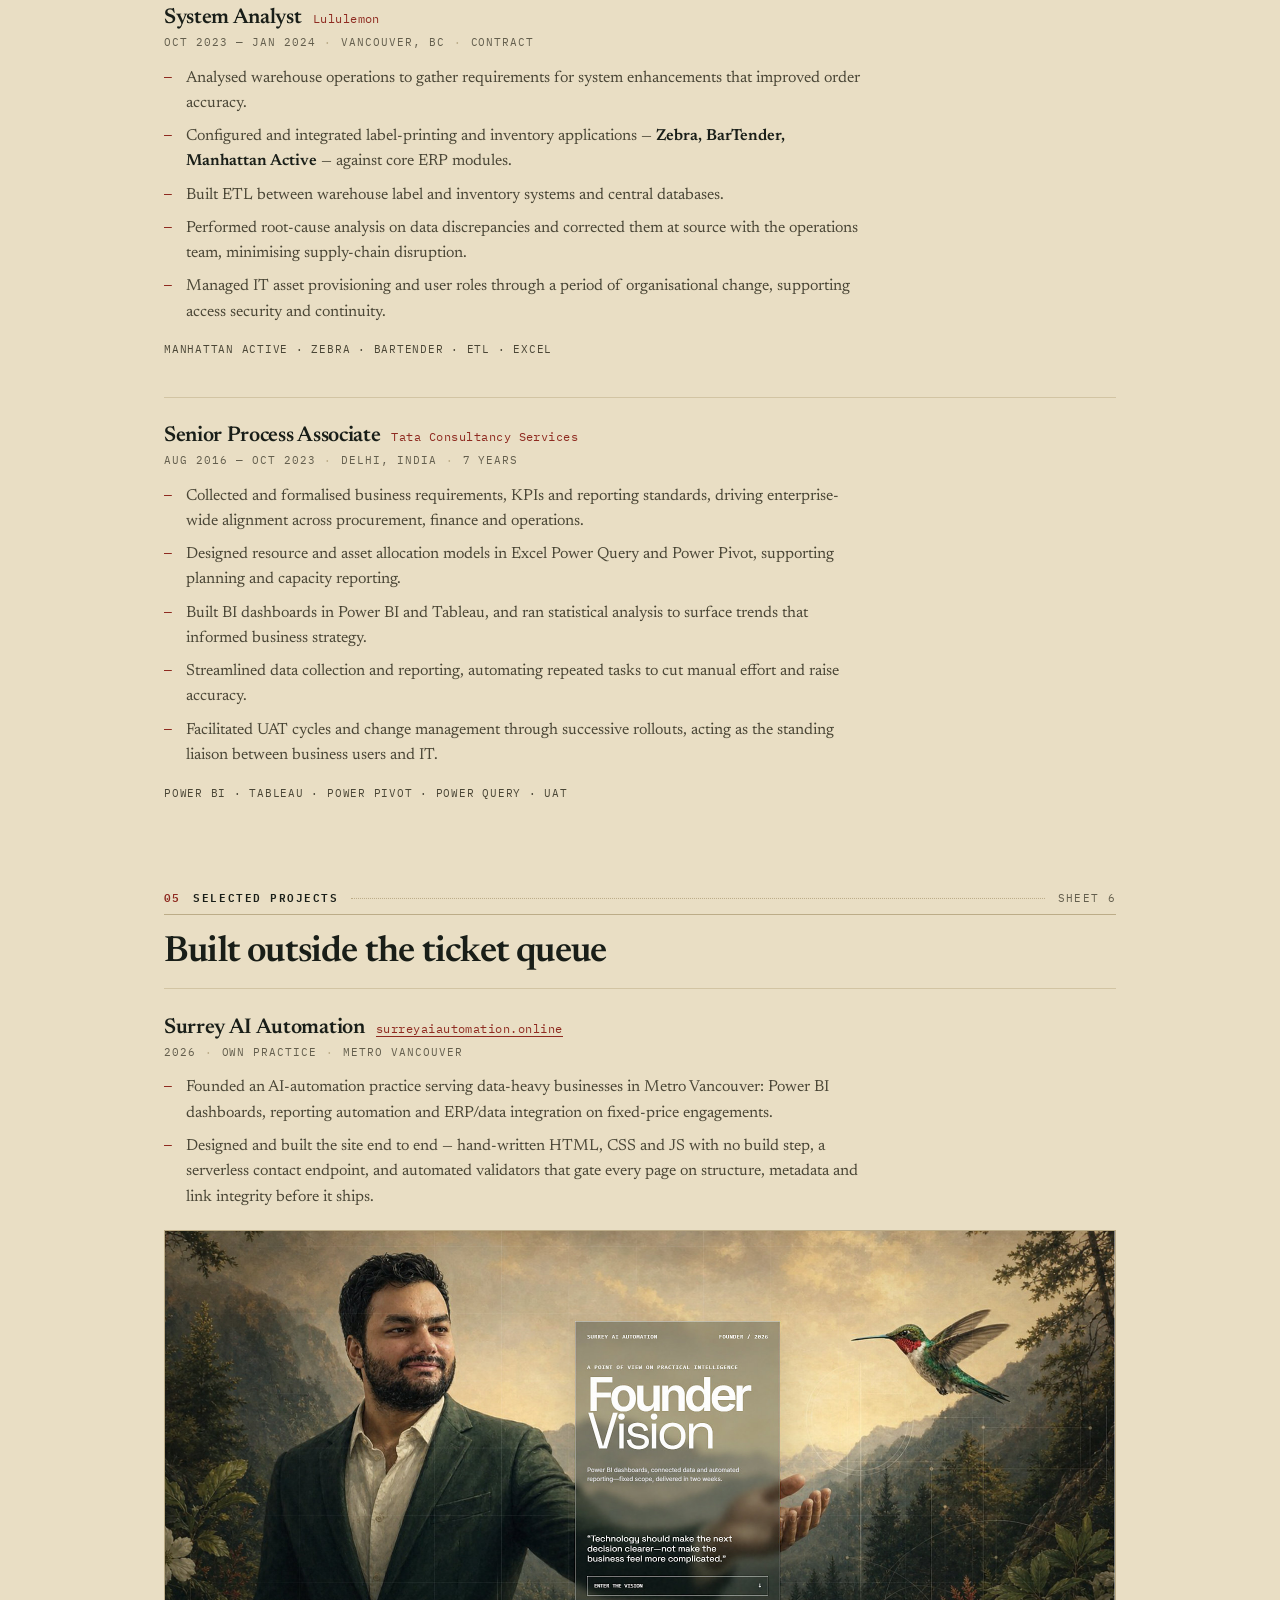
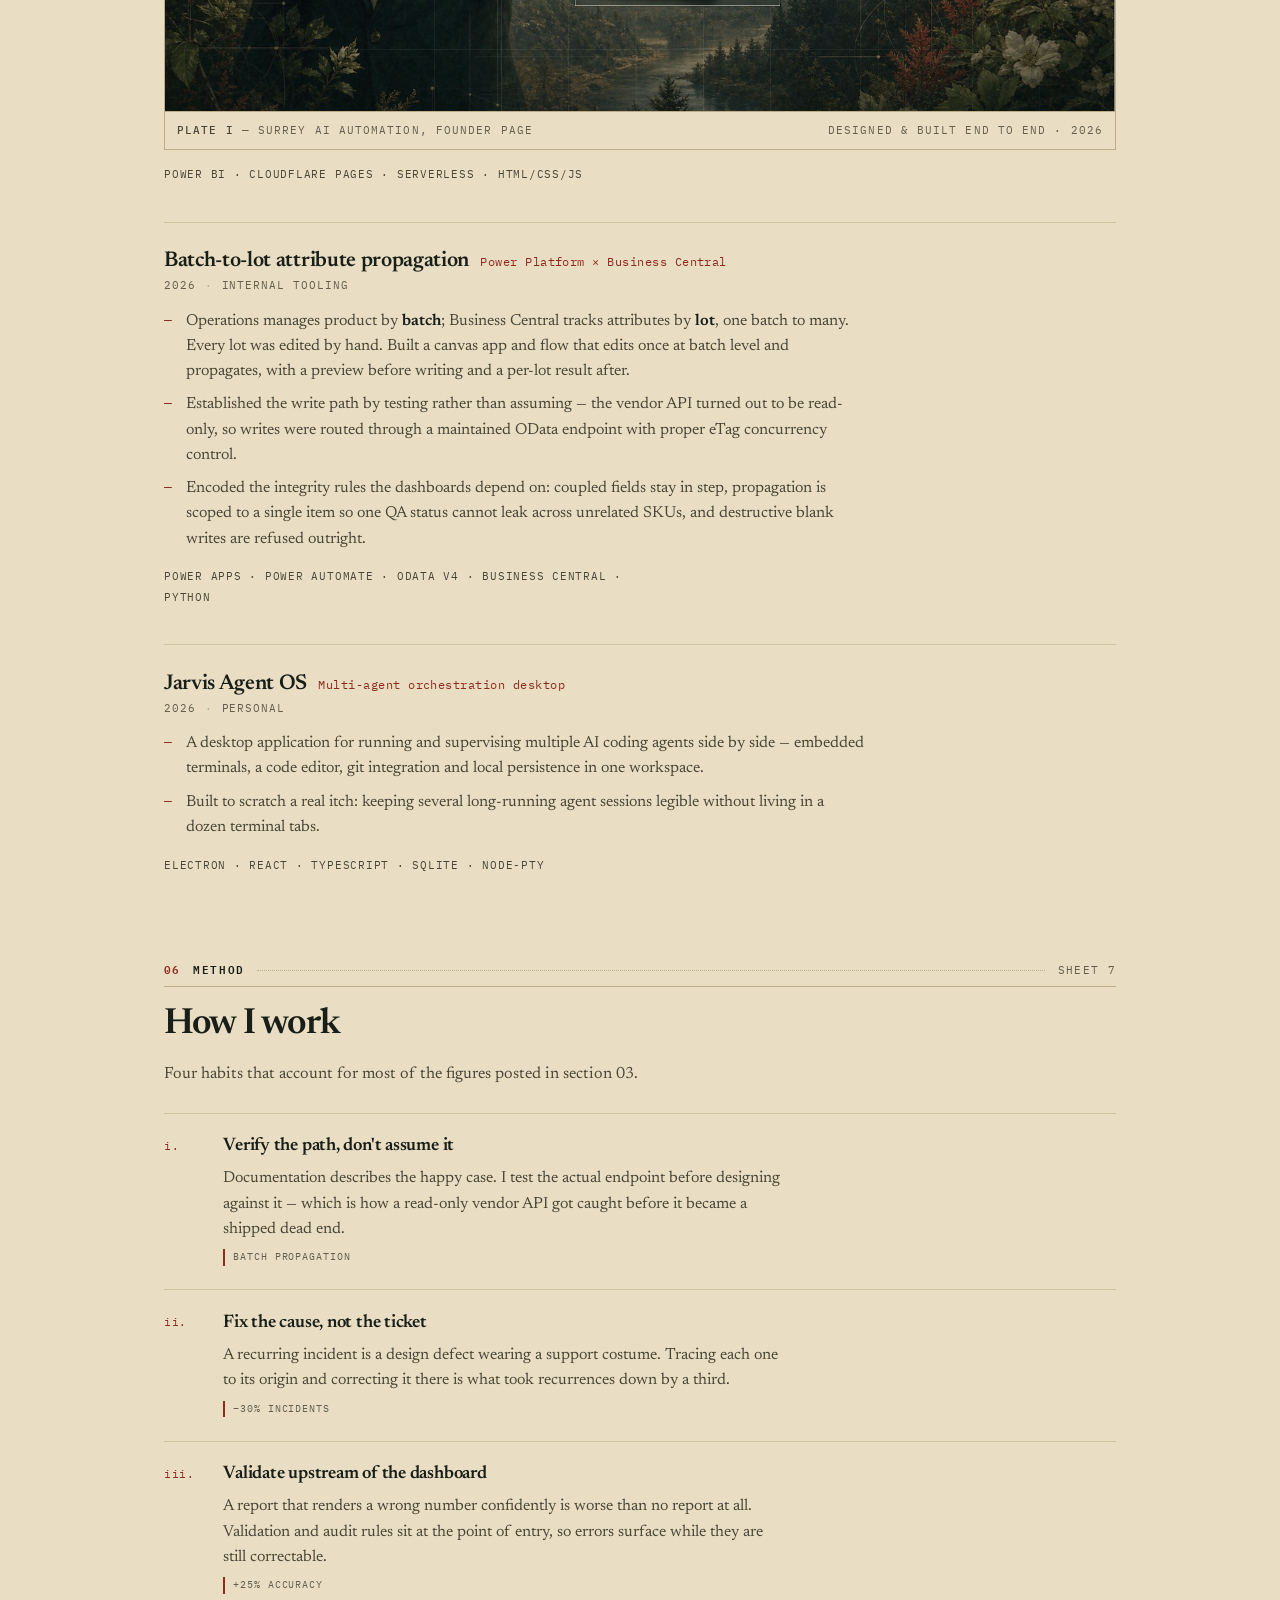
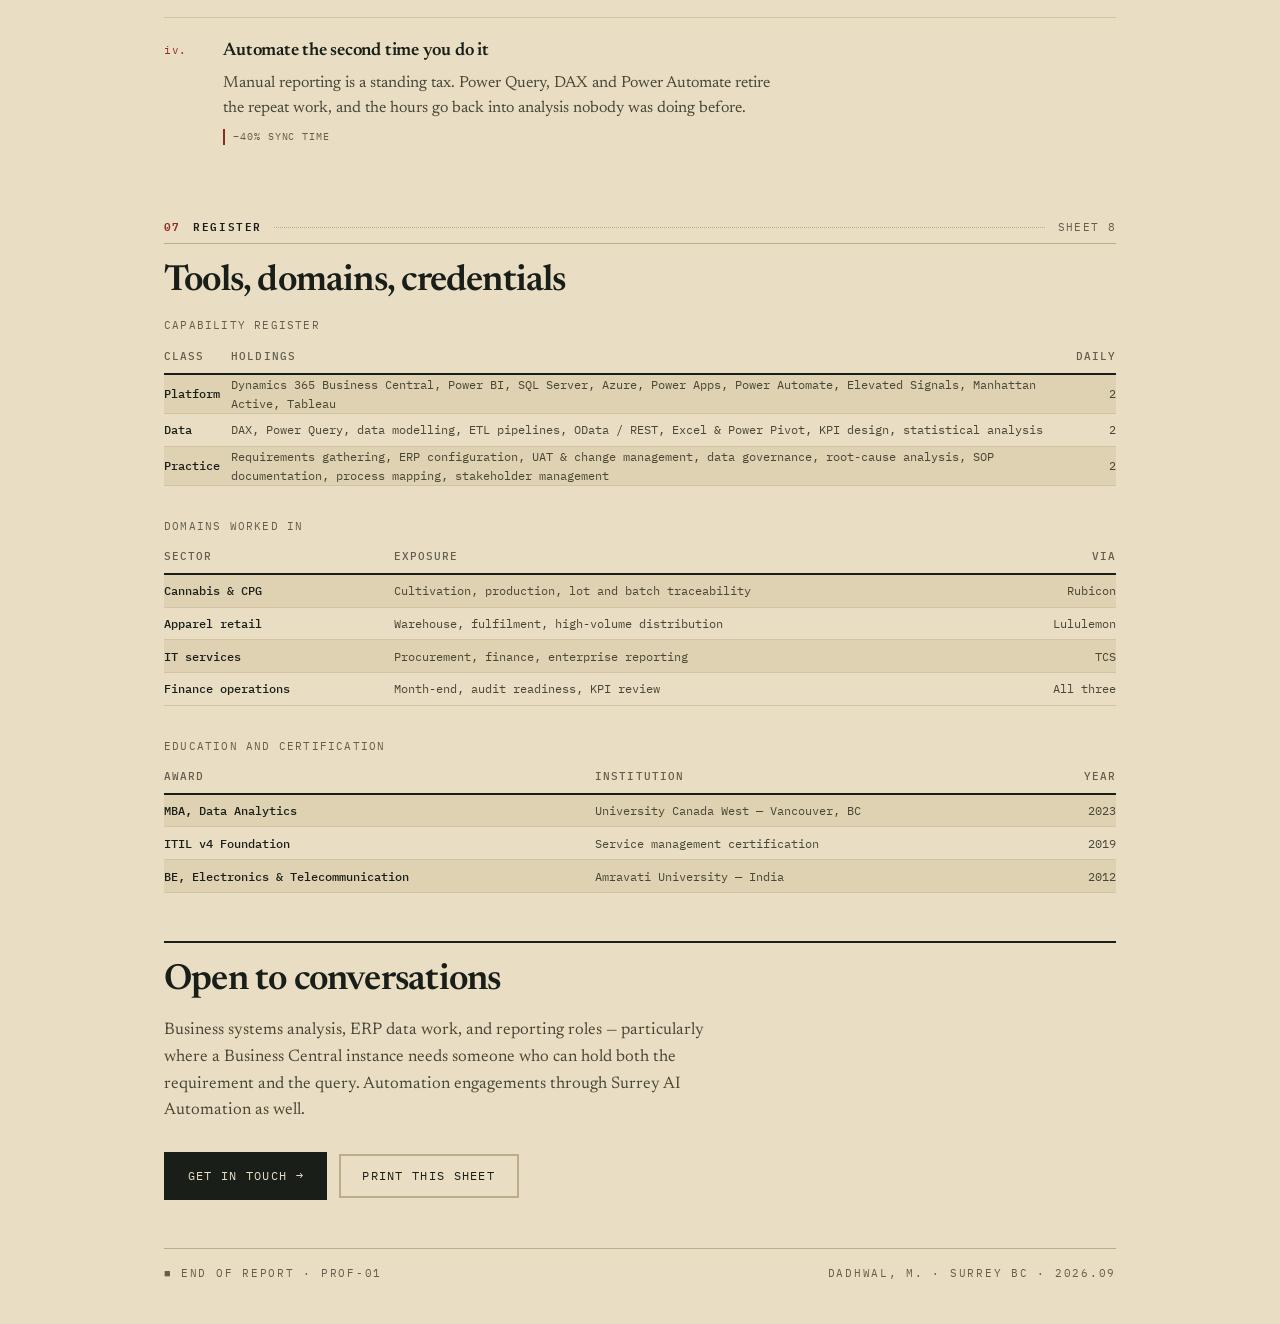
==== commit 7f5a0cc6: "Stop the hero thesis breaking mid-phrase At 26ch the line broke as "I make enterprise data agree wit" ====
--- a/index.html
+++ b/index.html
@@ -15,14 +15,15 @@
 <meta property="og:locale" content="en_CA">
 <meta property="profile:first_name" content="Manish">
 <meta property="profile:last_name" content="Dadhwal">
-<meta property="og:image" content="https://manish120889.github.io/my-resume/card.png">
+<meta property="og:image" content="https://manish120889.github.io/my-resume/card.jpg">
+<meta property="og:image:type" content="image/jpeg">
 <meta property="og:image:width" content="1200">
 <meta property="og:image:height" content="630">
 <meta property="og:image:alt" content="Curriculum vitae of Manish Dadhwal, ERP Data Analyst.">
 <meta name="twitter:card" content="summary_large_image">
 <meta name="twitter:title" content="Manish Dadhwal — ERP Data Analyst">
 <meta name="twitter:description" content="I make enterprise data agree with itself. Dynamics 365 Business Central, Power BI, and the validation work behind them.">
-<meta name="twitter:image" content="https://manish120889.github.io/my-resume/card.png">
+<meta name="twitter:image" content="https://manish120889.github.io/my-resume/card.jpg">
 
 <link rel="icon" href="data:image/svg+xml,%3Csvg xmlns='http://www.w3.org/2000/svg' viewBox='0 0 32 32'%3E%3Crect width='32' height='32' fill='%23E9DEC4'/%3E%3Cpath d='M0 22 L9 12 L15 18 L23 7 L32 17 L32 32 L0 32 Z' fill='%23282B20'/%3E%3Ccircle cx='24' cy='8' r='3' fill='%238E2A20'/%3E%3C/svg%3E">
 
@@ -193,7 +194,8 @@
   font-size:clamp(2.7rem,6.4vw,5rem);line-height:.88;letter-spacing:-.035em;
   margin:0 0 .9rem;text-wrap:balance}
 .thesis{font-size:clamp(1.1rem,2vw,1.42rem);line-height:1.38;font-style:italic;
-  max-width:26ch;margin:0 0 1.9rem;color:var(--ink)}
+  max-width:23ch;margin:0 0 1.9rem;color:var(--ink);text-wrap:pretty}
+.thesis b{display:inline-block}
 .thesis b{font-style:normal;font-weight:600;border-bottom:2px solid var(--ruby);padding-bottom:1px}
 
 .card{max-width:33rem}
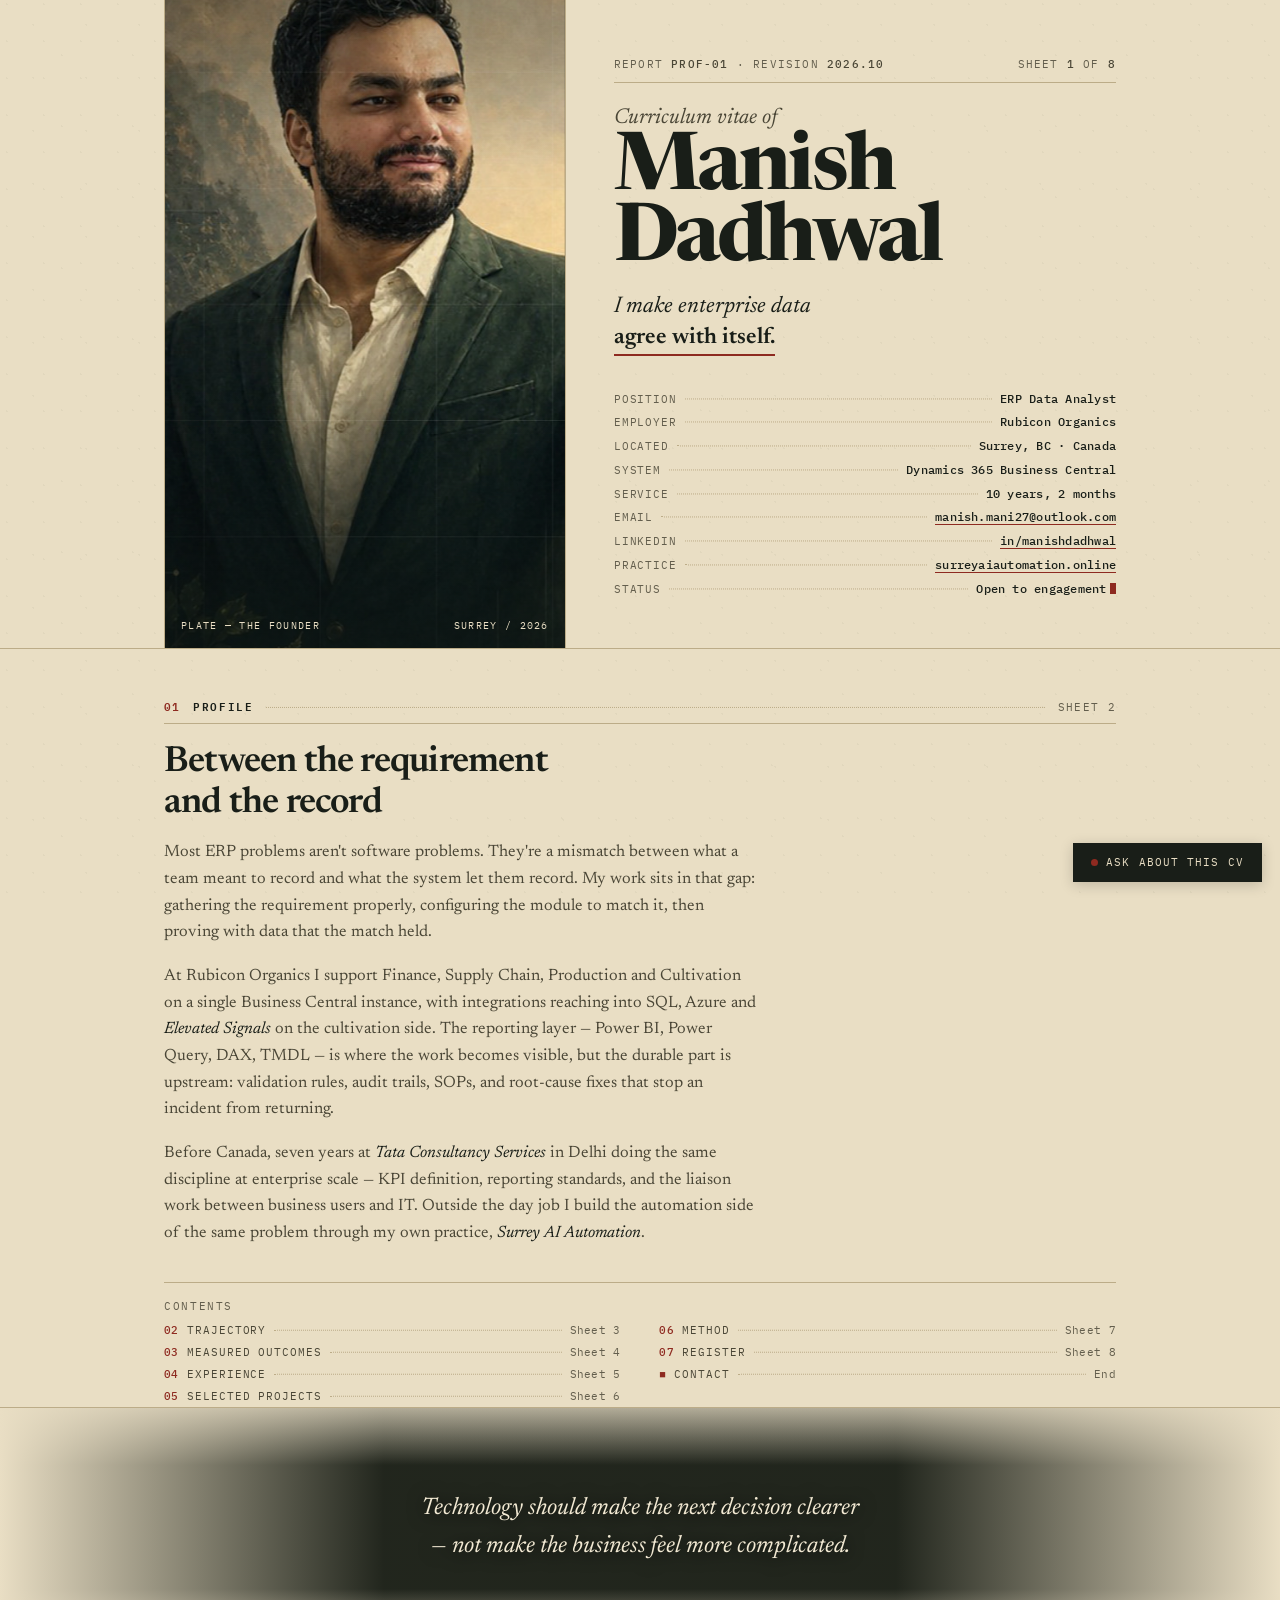
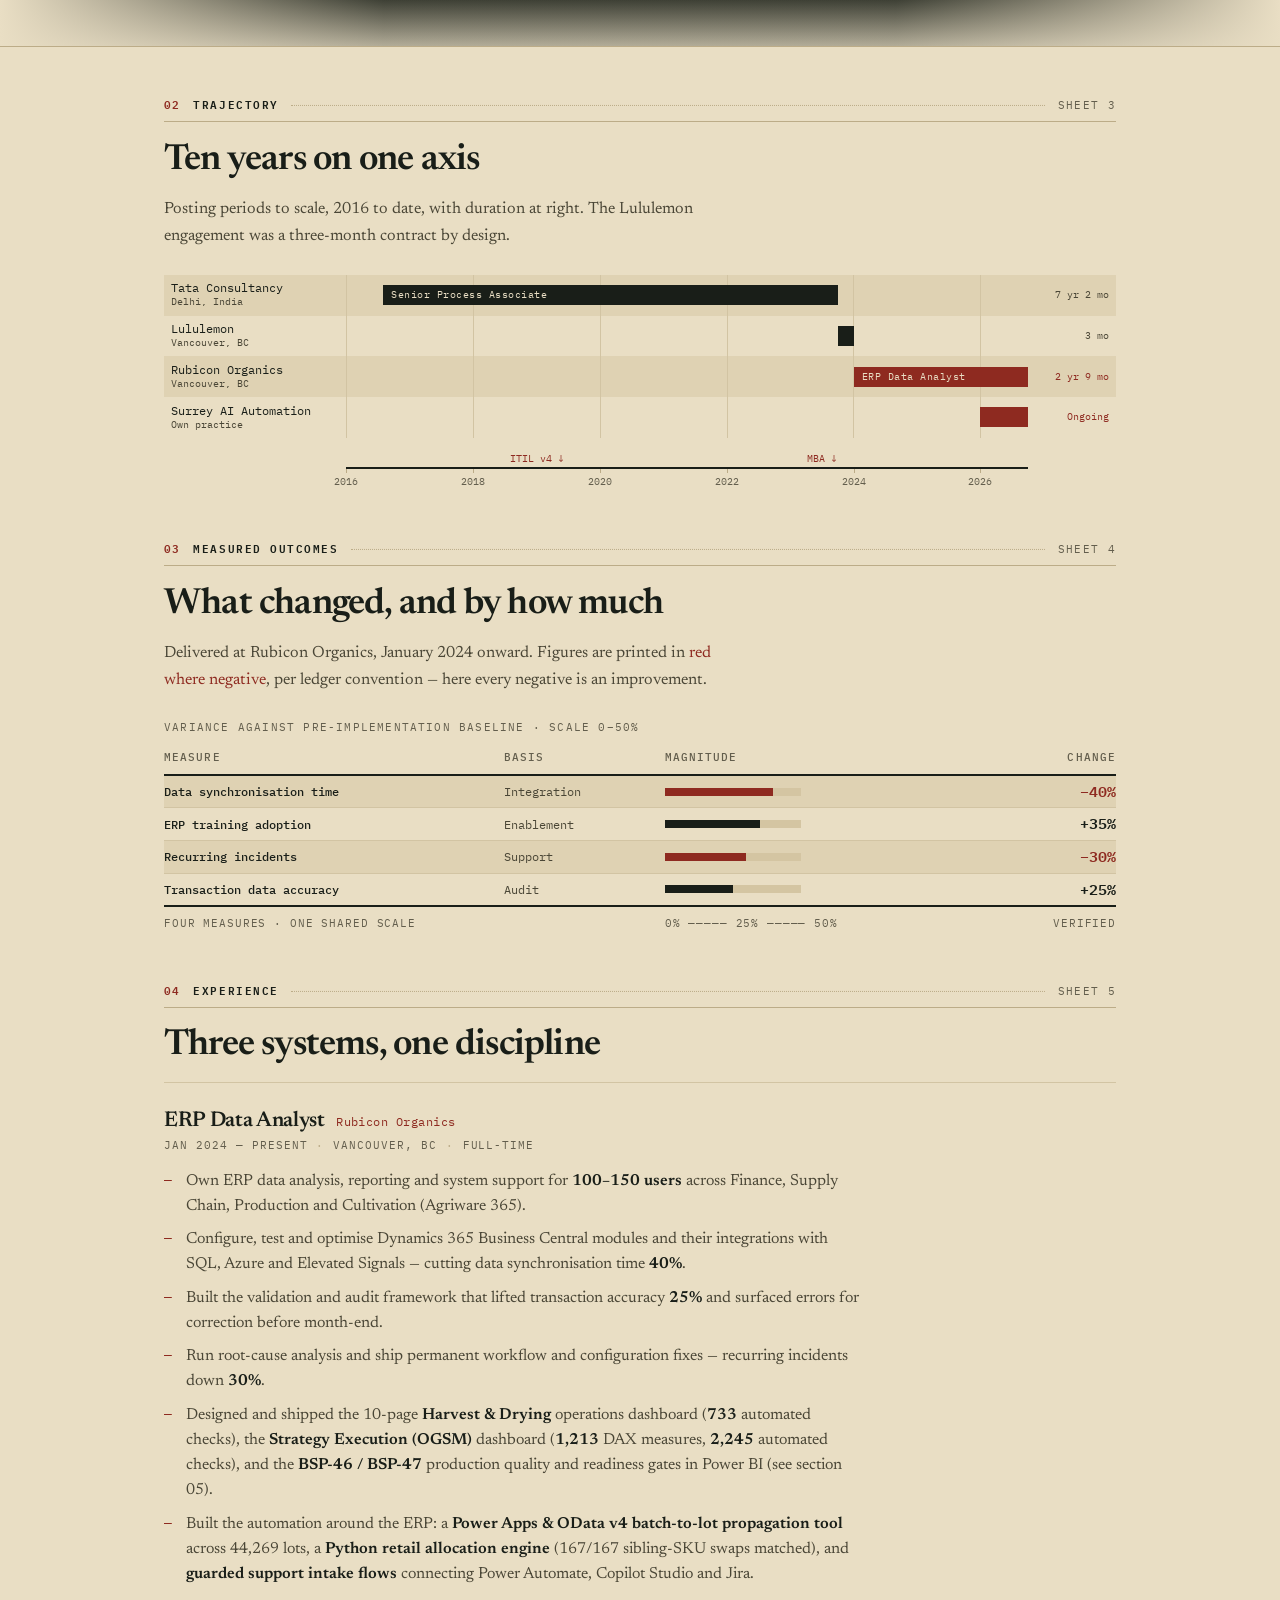
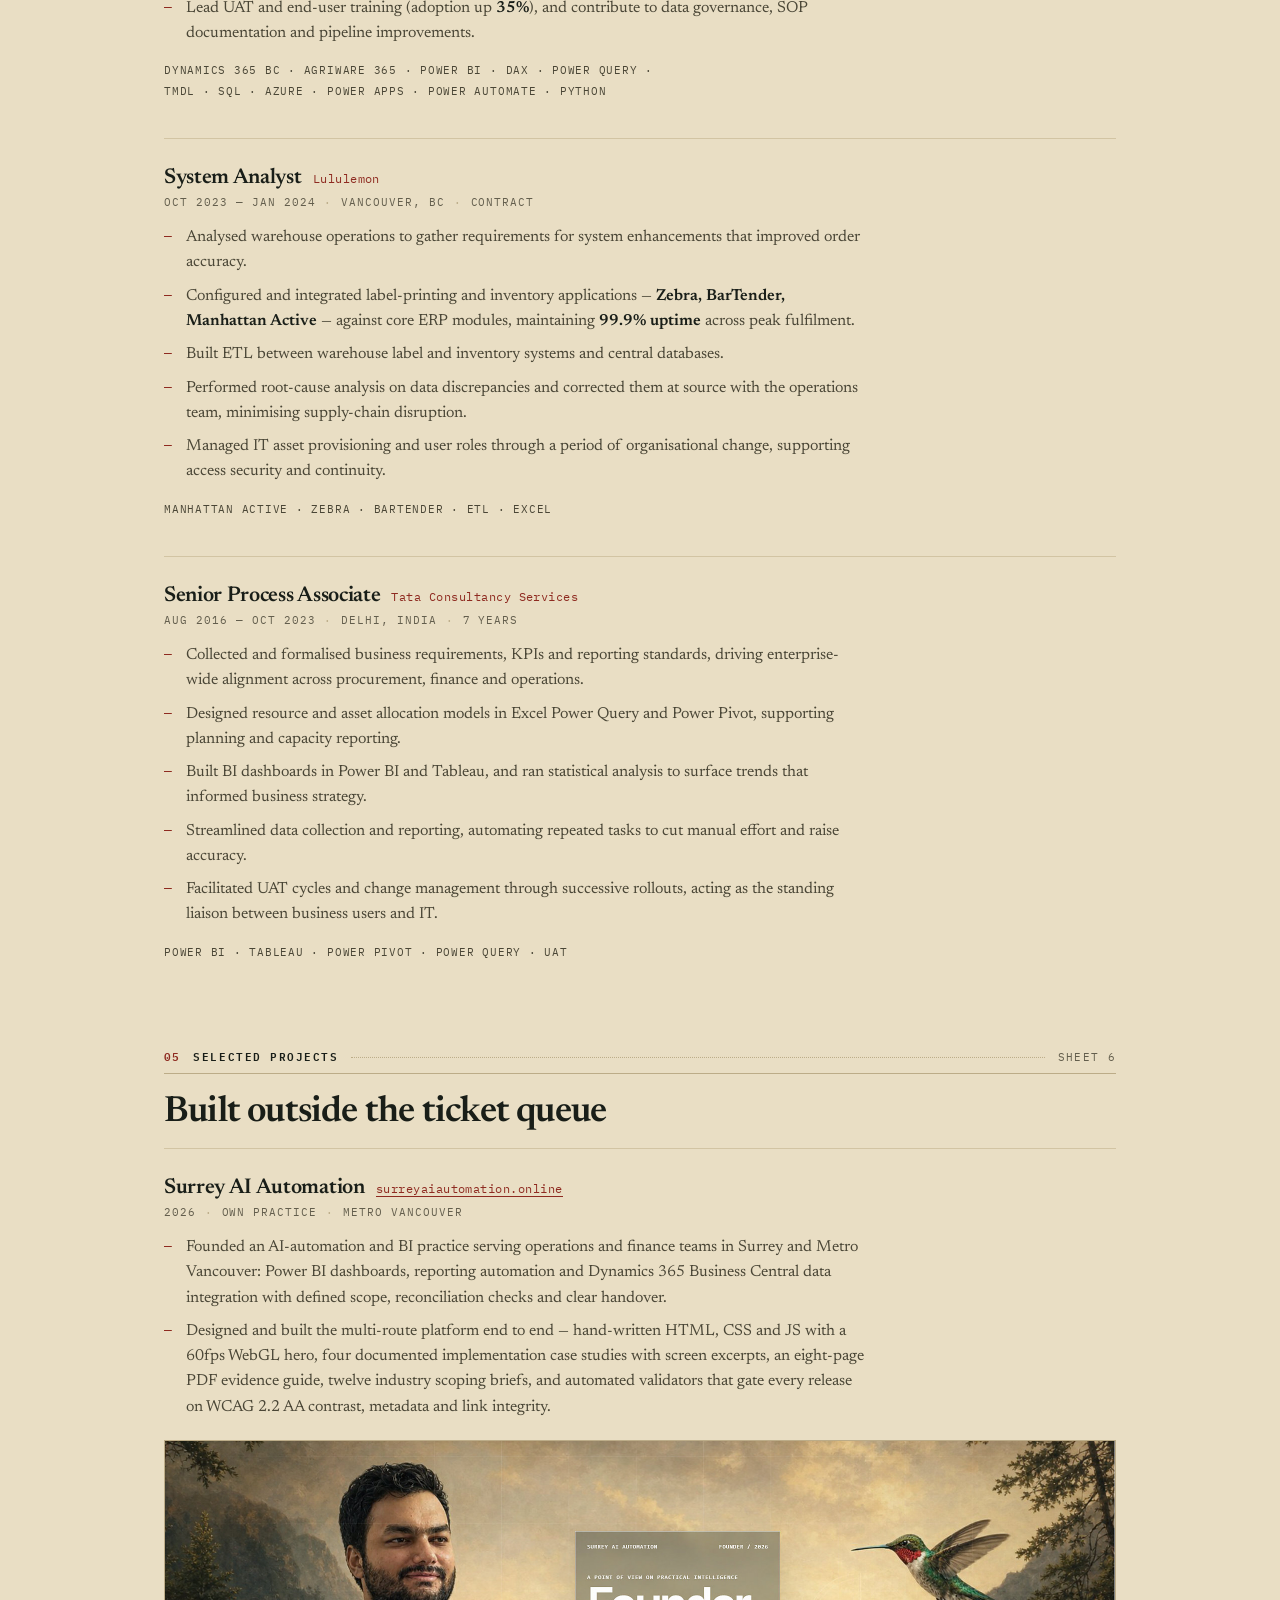
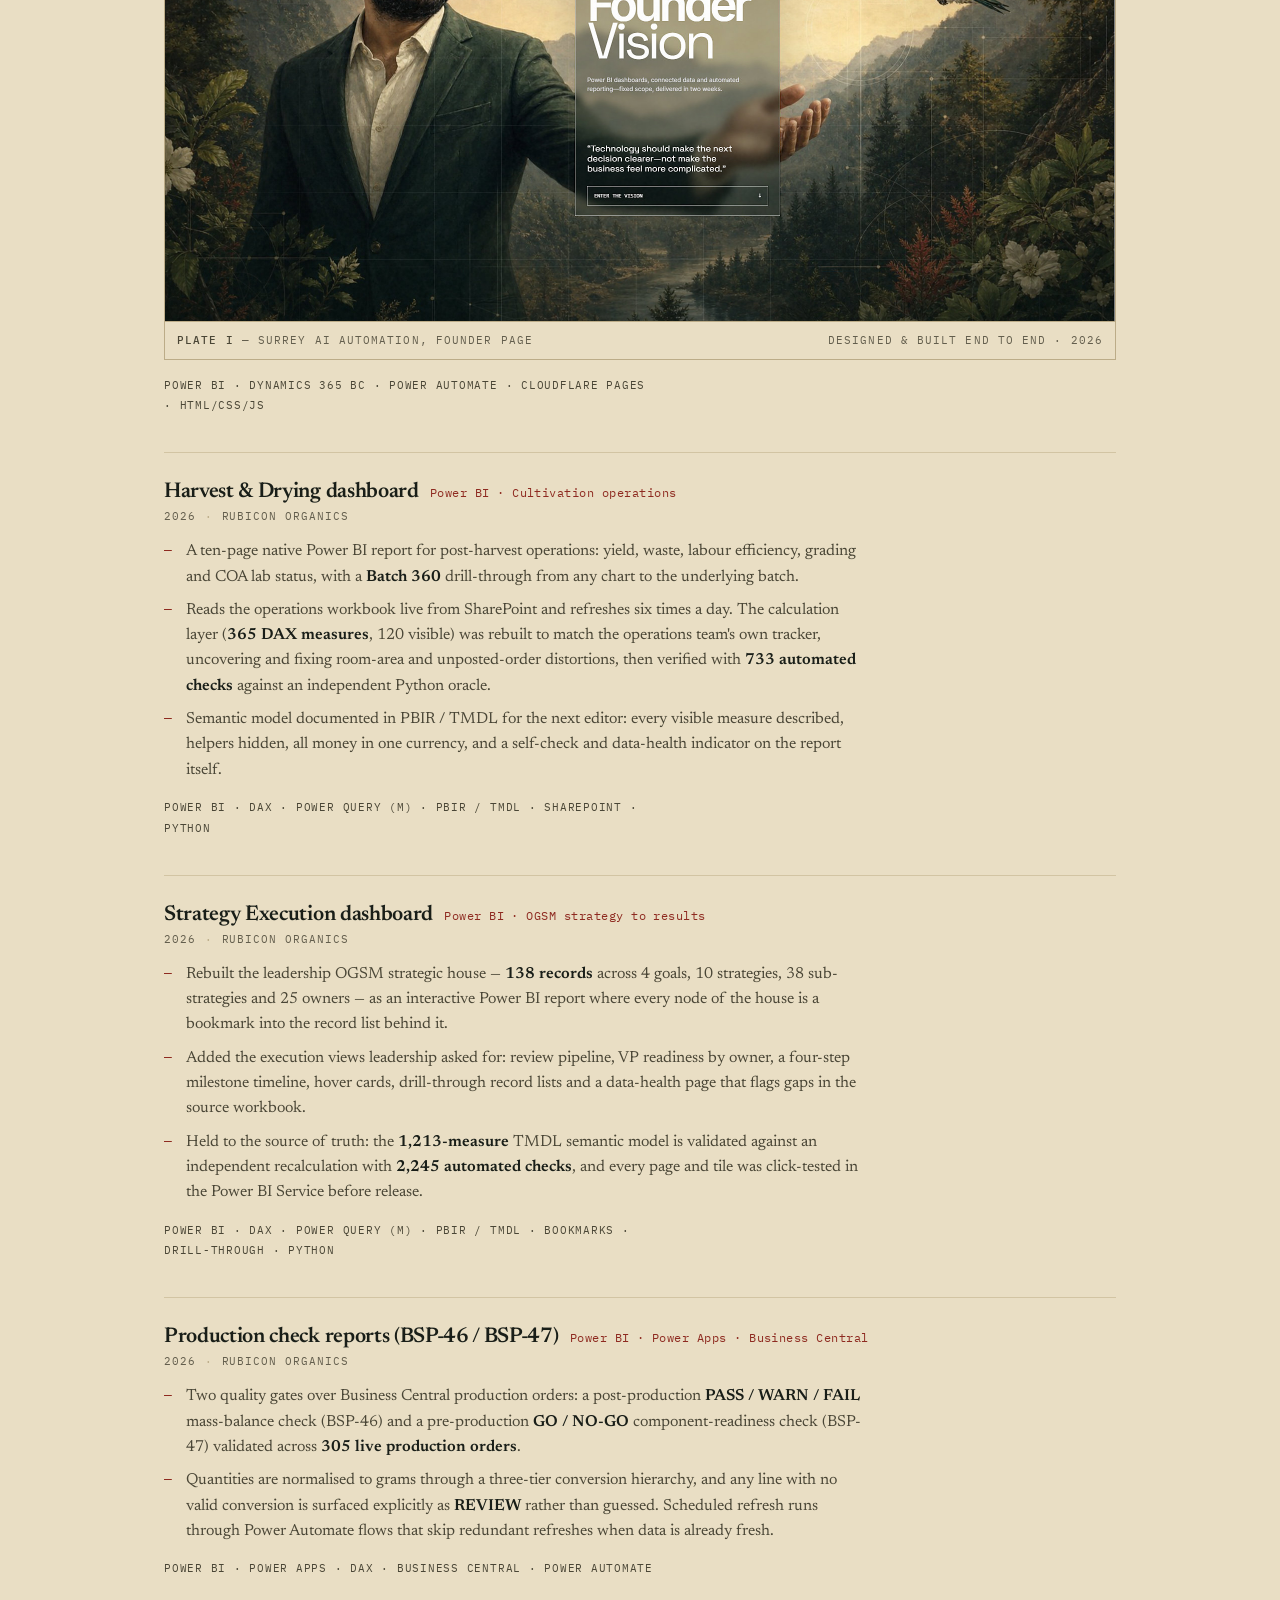
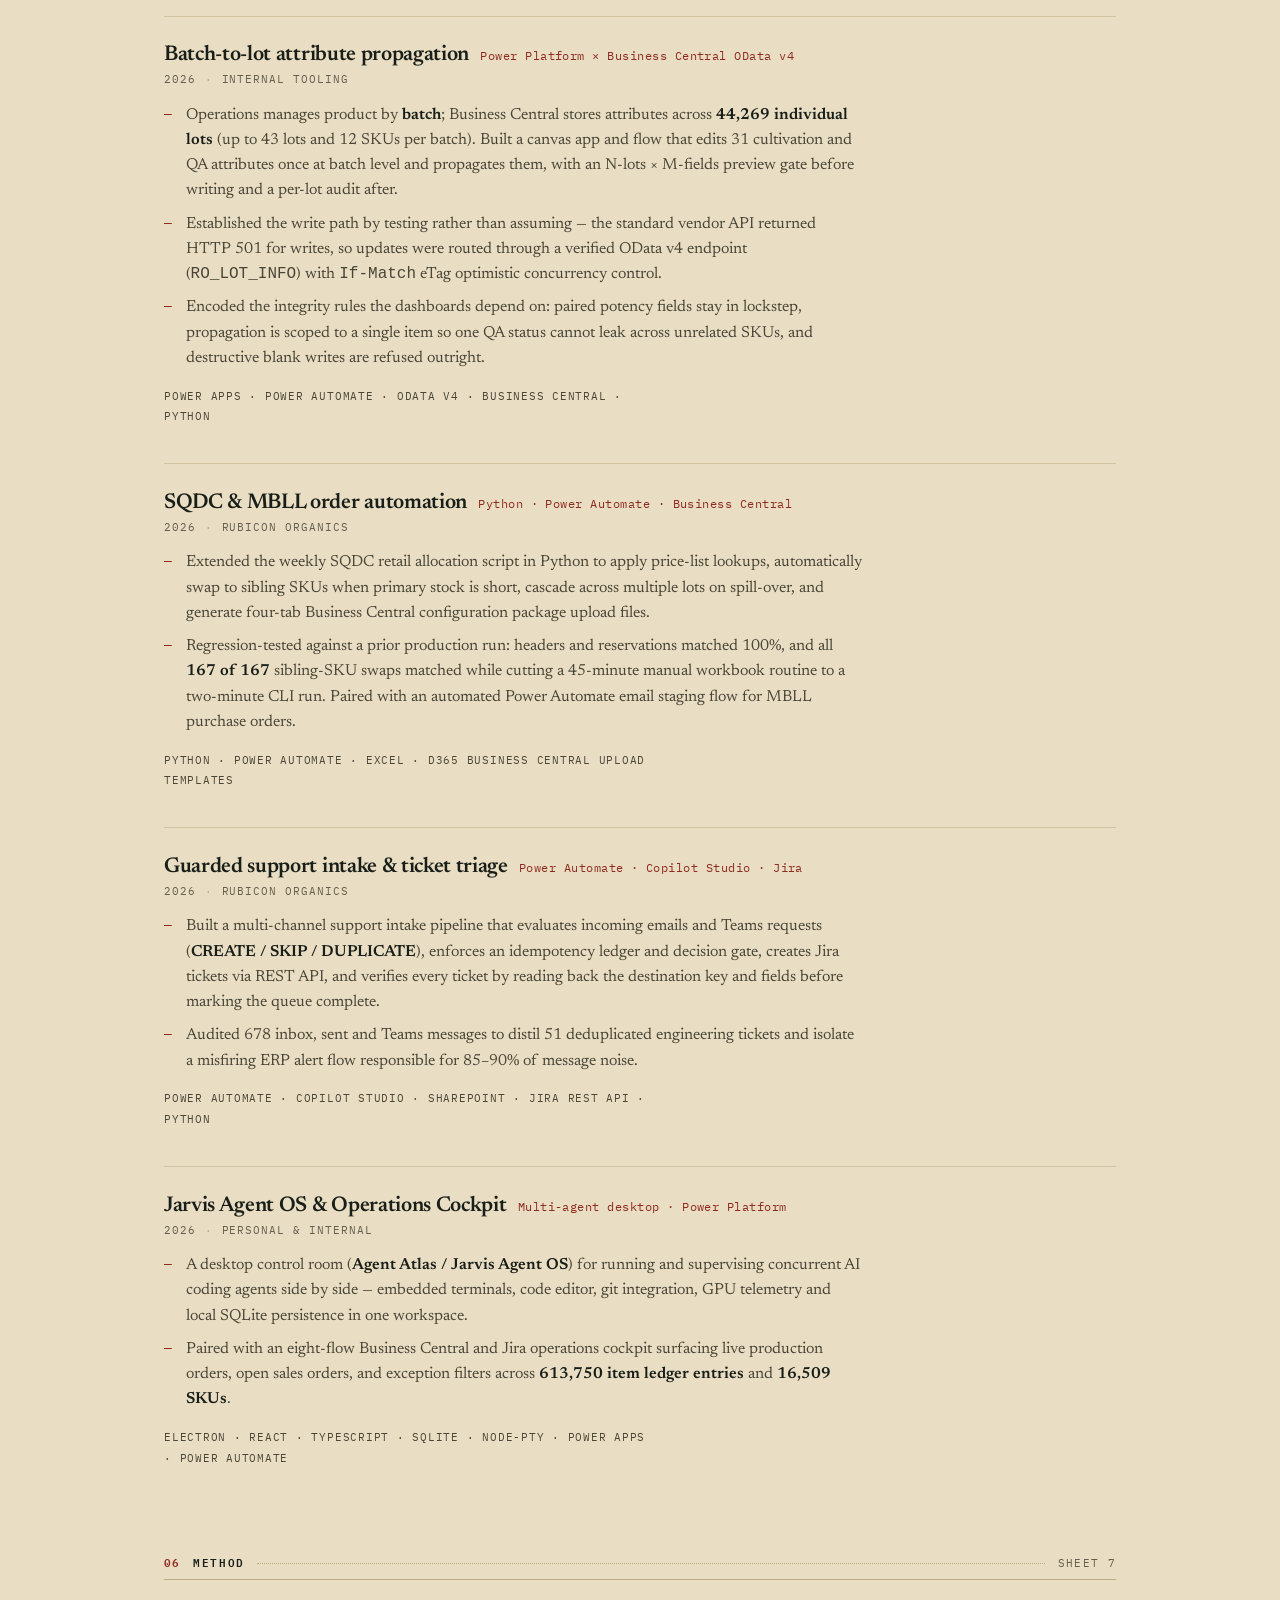
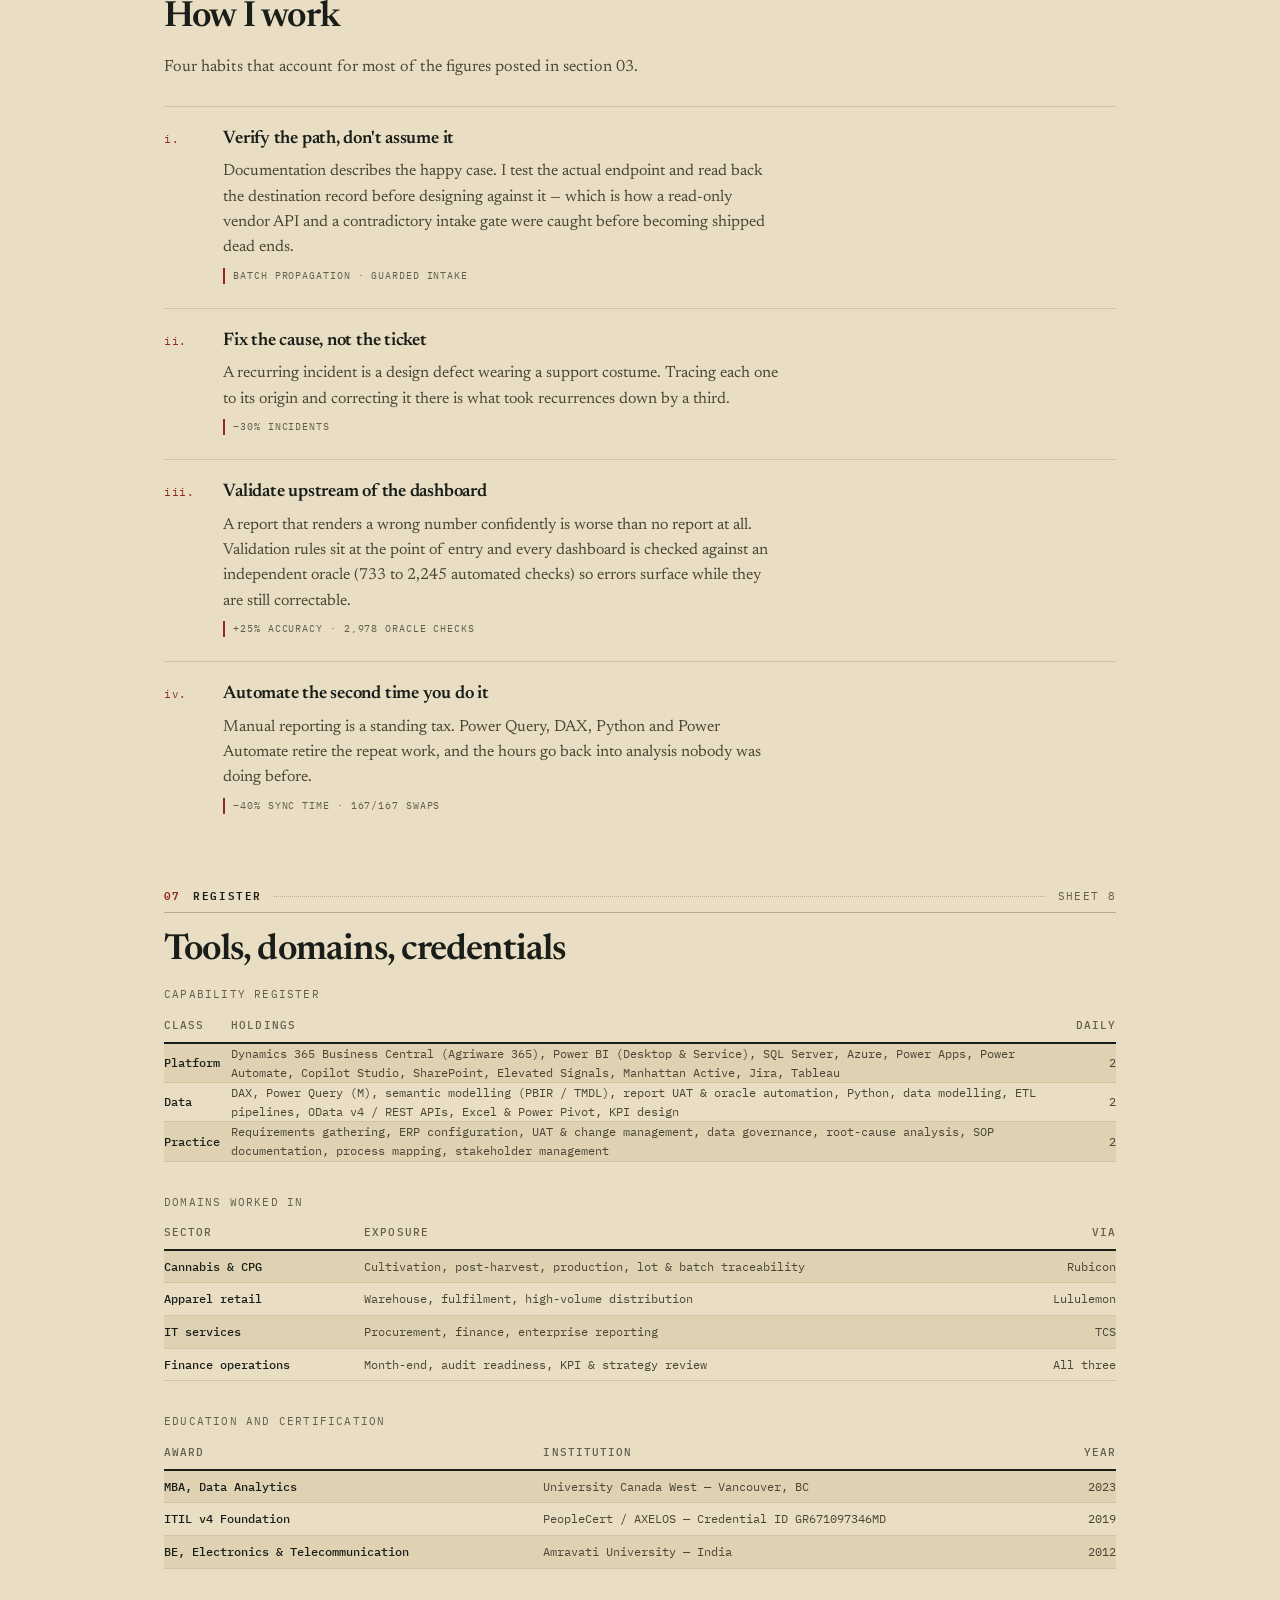
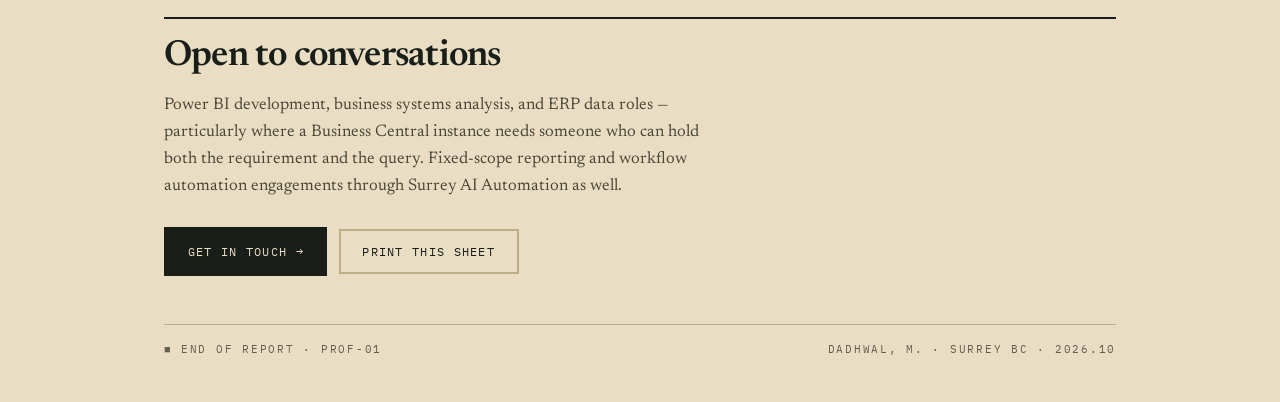
==== commit 2db147ba: "Update portfolio to Revision 2026.10 with Oct 2026 Power BI, Business Central, and automation projec" ====
--- a/index.html
+++ b/index.html
@@ -4,7 +4,7 @@
 <meta charset="utf-8">
 <meta name="viewport" content="width=device-width, initial-scale=1">
 <title>Manish Dadhwal — ERP Data Analyst, Vancouver BC</title>
-<meta name="description" content="ERP Data Analyst in Metro Vancouver. Dynamics 365 Business Central, Power BI, SQL and the validation frameworks behind them. 10+ years across finance, supply chain, production and operations.">
+<meta name="description" content="ERP Data Analyst and Power BI developer in Metro Vancouver. Dynamics 365 Business Central, Power BI dashboards, SQL and the validation frameworks behind them. 10+ years across finance, supply chain, production and operations.">
 <link rel="canonical" href="https://manish120889.github.io/my-resume/">
 
 <meta property="og:type" content="profile">
@@ -46,11 +46,11 @@
     { "@type": "CollegeOrUniversity", "name": "Amravati University" }
   ],
   "sameAs": [
-    "https://www.linkedin.com/in/md7788379715",
+    "https://www.linkedin.com/in/manishdadhwal",
     "https://github.com/Manish120889",
     "https://surreyaiautomation.online"
   ],
-  "knowsAbout": ["Microsoft Dynamics 365 Business Central","Power BI","SQL","DAX","Power Query","Power Automate","Power Apps","OData","ERP data governance","Business systems analysis"]
+  "knowsAbout": ["Microsoft Dynamics 365 Business Central","Power BI","DAX","Power Query","TMDL","SQL","Python","Power Automate","Power Apps","Copilot Studio","OData","SharePoint","ERP data governance","Business systems analysis"]
 }
 </script>
 
@@ -240,6 +240,11 @@
 
 /* ═══════════ sections ═══════════ */
 .sec{padding:3rem 0 0;position:relative;z-index:2}
+/* touch: lift inline links and contents rows to a 24px target */
+@media (pointer:coarse){
+  .toc a{min-height:24px}
+  .lead .v a,.ident a,.ent .at a{display:inline-block;padding:.25rem 0}
+}
 .shead{display:flex;align-items:baseline;gap:.8rem;font-family:var(--f-mono);font-size:var(--t-label);
   letter-spacing:.12em;text-transform:uppercase;color:var(--ink-faint);padding-bottom:.4rem}
 .shead .no{color:var(--ruby);font-weight:600}
@@ -288,6 +293,7 @@
 .plot i.neg{background:var(--ruby)}
 @media (max-width:620px){.plot{width:4.5rem}}
 
+
 /* ═══════════ trajectory ═══════════ */
 .gantt{font-family:var(--f-mono);--g-cols:10.5rem 1fr 4.6rem;--g-gap:.9rem}
 .grow{display:grid;grid-template-columns:var(--g-cols);gap:var(--g-gap);align-items:center;height:2.55rem}
@@ -309,14 +315,23 @@
 .gmarks{position:relative;height:1.35rem;margin-top:.5rem}
 .gmark{position:absolute;bottom:0;transform:translateX(-50%);font-size:var(--t-micro);color:var(--ruby);white-space:nowrap}
 .gaxis{position:relative;height:1.5rem;border-top:2px solid var(--ink)}
+/* Narrow screens: stack the label above a full-width track instead of
+   squeezing the track between two fixed columns. Keeps every bar on the same
+   2016-2026 scale — the point of the chart — and buys the track ~46% more room. */
+@media (max-width:620px){
+  .grow{grid-template-columns:1fr auto;
+        grid-template-areas:"name dur" "track track";
+        gap:.2rem .5rem;height:auto;padding:.5rem .35rem .55rem;align-items:baseline}
+  .gname{grid-area:name;font-size:var(--t-micro);padding-left:0;white-space:normal}
+  .gname i{display:none}
+  .gdur{grid-area:dur;padding-right:0}
+  .gtrack{grid-area:track;height:1.3rem}
+  .gspan{padding:0 .3rem}
+  .grow-sub{grid-template-columns:1fr;gap:0;padding:0 .35rem}
+  .grow-sub>div:first-child,.grow-sub>div:last-child{display:none}
+}
 .gtick{position:absolute;top:.3rem;transform:translateX(-50%);font-size:var(--t-micro);color:var(--ink-faint);font-variant-numeric:tabular-nums}
 .gtick::before{content:"";position:absolute;top:-.3rem;left:50%;width:1px;height:.24rem;background:var(--rule)}
-@media (max-width:620px){
-  .grow{grid-template-columns:6.2rem 1fr;gap:.5rem}
-  .gname{font-size:var(--t-micro)}.gname i{display:none}
-  .gaxis,.gmarks{margin-left:6.7rem}
-  .gspan{font-size:var(--t-micro);padding:0 .25rem}
-}
 
 /* ═══════════ entries ═══════════ */
 .ent{padding:1.6rem 0;border-top:1px solid var(--rule-soft)}
@@ -405,14 +420,14 @@
 <header class="hero">
   <div class="hero-in">
     <figure class="plate" id="plate">
-      <img src="hero-portrait.jpg" width="474" height="640"
+      <img src="hero-portrait.jpg" width="474" height="640" fetchpriority="high" decoding="async"
            alt="Manish Dadhwal photographed against a painted forest valley at dusk.">
       <figcaption><span>Plate — the founder</span><span>Surrey / 2026</span></figcaption>
     </figure>
 
     <div class="hero-copy">
       <div class="stub">
-        <span>Report <b>PROF-01</b> · Revision <b>2026.09</b></span>
+        <span>Report <b>PROF-01</b> · Revision <b>2026.10</b></span>
         <span>Sheet <b>1</b> of <b>8</b></span>
       </div>
       <p class="of">Curriculum vitae of</p>
@@ -424,10 +439,10 @@
         <div class="lead"><span class="k">Employer</span><span class="fl"></span><span class="v">Rubicon Organics</span></div>
         <div class="lead"><span class="k">Located</span><span class="fl"></span><span class="v">Surrey, BC · Canada</span></div>
         <div class="lead"><span class="k">System</span><span class="fl"></span><span class="v">Dynamics 365 Business Central</span></div>
-        <div class="lead"><span class="k">Service</span><span class="fl"></span><span class="v">10 years, 1 month</span></div>
+        <div class="lead"><span class="k">Service</span><span class="fl"></span><span class="v">10 years, 2 months</span></div>
         <div class="lead"><span class="k">Email</span><span class="fl"></span><span class="v"><a href="mailto:manish.mani27@outlook.com">manish.mani27@outlook.com</a></span></div>
-        <div class="lead"><span class="k">LinkedIn</span><span class="fl"></span><span class="v"><a href="https://www.linkedin.com/in/md7788379715" target="_blank" rel="noopener">in/md7788379715</a></span></div>
-        <div class="lead"><span class="k">Practice</span><span class="fl"></span><span class="v"><a href="https://surreyaiautomation.online" target="_blank" rel="noopener">surreyaiautomation.online</a></span></div>
+        <div class="lead"><span class="k">LinkedIn</span><span class="fl"></span><span class="v"><a href="https://www.linkedin.com/in/manishdadhwal" target="_blank" rel="noopener noreferrer">in/manishdadhwal</a></span></div>
+        <div class="lead"><span class="k">Practice</span><span class="fl"></span><span class="v"><a href="https://surreyaiautomation.online/" target="_blank" rel="noopener noreferrer">surreyaiautomation.online</a></span></div>
         <!-- Phone withheld from the public sheet. To print it, uncomment:
         <div class="lead"><span class="k">Telephone</span><span class="fl"></span><span class="v">+1 (778) 837-9715</span></div> -->
         <div class="lead"><span class="k">Status</span><span class="fl"></span><span class="v">Open to engagement<span class="cursor"></span></span></div>
@@ -445,7 +460,7 @@
     <h2>Between the requirement and the record</h2>
     <div class="prose">
       <p>Most ERP problems aren't software problems. They're a mismatch between what a team meant to record and what the system let them record. My work sits in that gap: gathering the requirement properly, configuring the module to match it, then proving with data that the match held.</p>
-      <p>At Rubicon Organics I support Finance, Supply Chain, Production and Cultivation on a single Business Central instance, with integrations reaching into SQL, Azure and <i>Elevated Signals</i> on the cultivation side. The reporting layer — Power BI, Power Query, DAX — is where the work becomes visible, but the durable part is upstream: validation rules, audit trails, SOPs, and root-cause fixes that stop an incident from returning.</p>
+      <p>At Rubicon Organics I support Finance, Supply Chain, Production and Cultivation on a single Business Central instance, with integrations reaching into SQL, Azure and <i>Elevated Signals</i> on the cultivation side. The reporting layer — Power BI, Power Query, DAX, TMDL — is where the work becomes visible, but the durable part is upstream: validation rules, audit trails, SOPs, and root-cause fixes that stop an incident from returning.</p>
       <p>Before Canada, seven years at <i>Tata Consultancy Services</i> in Delhi doing the same discipline at enterprise scale — KPI definition, reporting standards, and the liaison work between business users and IT. Outside the day job I build the automation side of the same problem through my own practice, <i>Surrey AI Automation</i>.</p>
     </div>
 
@@ -487,7 +502,7 @@
         <div class="grow">
           <div class="gname">Rubicon Organics<i>Vancouver, BC</i></div>
           <div class="gtrack"><div class="gspan live" style="left:74.4%;width:25.6%" role="img" aria-label="Rubicon Organics, January 2024 to present">ERP Data Analyst</div></div>
-          <div class="gdur now">2 yr 8 mo</div>
+          <div class="gdur now">2 yr 9 mo</div>
         </div>
         <div class="grow">
           <div class="gname">Surrey AI Automation<i>Own practice</i></div>
@@ -539,14 +554,15 @@
       <div class="ehead"><h3>ERP Data Analyst</h3><span class="at">Rubicon Organics</span></div>
       <p class="emeta"><span>Jan 2024 — Present</span><i>·</i><span>Vancouver, BC</span><i>·</i><span>Full-time</span></p>
       <ul>
-        <li>Own ERP data analysis, reporting and system support for <b>70–100 users</b> across Finance, Supply Chain, Production and Cultivation.</li>
-        <li>Configure, test and optimise Dynamics 365 Business Central modules and their integrations with SQL, Azure and Elevated Signals.</li>
+        <li>Own ERP data analysis, reporting and system support for <b>100–150 users</b> across Finance, Supply Chain, Production and Cultivation (Agriware 365).</li>
+        <li>Configure, test and optimise Dynamics 365 Business Central modules and their integrations with SQL, Azure and Elevated Signals — cutting data synchronisation time <b>40%</b>.</li>
         <li>Built the validation and audit framework that lifted transaction accuracy <b>25%</b> and surfaced errors for correction before month-end.</li>
-        <li>Run root-cause analysis and ship permanent fixes — recurring incidents down <b>30%</b>.</li>
-        <li>Automate reporting with Power Query, DAX and Power Automate; maintain the Power BI and Excel models behind KPI review.</li>
-        <li>Lead UAT and end-user training, and contribute to data governance, SOP documentation and pipeline improvements.</li>
+        <li>Run root-cause analysis and ship permanent workflow and configuration fixes — recurring incidents down <b>30%</b>.</li>
+        <li>Designed and shipped the 10-page <b>Harvest &amp; Drying</b> operations dashboard (<b>733</b> automated checks), the <b>Strategy Execution (OGSM)</b> dashboard (<b>1,213</b> DAX measures, <b>2,245</b> automated checks), and the <b>BSP-46 / BSP-47</b> production quality and readiness gates in Power BI (see section 05).</li>
+        <li>Built the automation around the ERP: a <b>Power Apps &amp; OData v4 batch-to-lot propagation tool</b> across 44,269 lots, a <b>Python retail allocation engine</b> (167/167 sibling-SKU swaps matched), and <b>guarded support intake flows</b> connecting Power Automate, Copilot Studio and Jira.</li>
+        <li>Lead UAT and end-user training (adoption up <b>35%</b>), and contribute to data governance, SOP documentation and pipeline improvements.</li>
       </ul>
-      <p class="tools"><b>Dynamics 365 BC · Power BI · SQL · Azure · DAX · Power Query · Power Automate</b></p>
+      <p class="tools"><b>Dynamics 365 BC · Agriware 365 · Power BI · DAX · Power Query · TMDL · SQL · Azure · Power Apps · Power Automate · Python</b></p>
     </div>
 
     <div class="ent">
@@ -554,7 +570,7 @@
       <p class="emeta"><span>Oct 2023 — Jan 2024</span><i>·</i><span>Vancouver, BC</span><i>·</i><span>Contract</span></p>
       <ul>
         <li>Analysed warehouse operations to gather requirements for system enhancements that improved order accuracy.</li>
-        <li>Configured and integrated label-printing and inventory applications — <b>Zebra, BarTender, Manhattan Active</b> — against core ERP modules.</li>
+        <li>Configured and integrated label-printing and inventory applications — <b>Zebra, BarTender, Manhattan Active</b> — against core ERP modules, maintaining <b>99.9% uptime</b> across peak fulfilment.</li>
         <li>Built ETL between warehouse label and inventory systems and central databases.</li>
         <li>Performed root-cause analysis on data discrepancies and corrected them at source with the operations team, minimising supply-chain disruption.</li>
         <li>Managed IT asset provisioning and user roles through a period of organisational change, supporting access security and continuity.</li>
@@ -582,39 +598,91 @@
     <h2>Built outside the ticket queue</h2>
 
     <div class="ent">
-      <div class="ehead"><h3>Surrey AI Automation</h3><span class="at"><a href="https://surreyaiautomation.online" target="_blank" rel="noopener">surreyaiautomation.online</a></span></div>
+      <div class="ehead"><h3>Surrey AI Automation</h3><span class="at"><a href="https://surreyaiautomation.online/" target="_blank" rel="noopener noreferrer">surreyaiautomation.online</a></span></div>
       <p class="emeta"><span>2026</span><i>·</i><span>Own practice</span><i>·</i><span>Metro Vancouver</span></p>
       <ul>
-        <li>Founded an AI-automation practice serving data-heavy businesses in Metro Vancouver: Power BI dashboards, reporting automation and ERP/data integration on fixed-price engagements.</li>
-        <li>Designed and built the site end to end — hand-written HTML, CSS and JS with no build step, a serverless contact endpoint, and automated validators that gate every page on structure, metadata and link integrity before it ships.</li>
+        <li>Founded an AI-automation and BI practice serving operations and finance teams in Surrey and Metro Vancouver: Power BI dashboards, reporting automation and Dynamics 365 Business Central data integration with defined scope, reconciliation checks and clear handover.</li>
+        <li>Designed and built the multi-route platform end to end — hand-written HTML, CSS and JS with a 60fps WebGL hero, four documented implementation case studies with screen excerpts, an eight-page PDF evidence guide, twelve industry scoping briefs, and automated validators that gate every release on WCAG 2.2 AA contrast, metadata and link integrity.</li>
       </ul>
       <figure class="fig-plate">
-        <img src="plate-founder.jpg" width="1265" height="640" loading="lazy"
+        <img src="plate-founder.jpg" width="1265" height="640" loading="lazy" decoding="async"
              alt="The Surrey AI Automation founder page: a painted forest valley at dusk behind the Founder Vision headline card.">
         <figcaption><span><b>Plate I</b> — Surrey AI Automation, founder page</span><span>Designed &amp; built end to end · 2026</span></figcaption>
       </figure>
-      <p class="tools"><b>Power BI · Cloudflare Pages · Serverless · HTML/CSS/JS</b></p>
+      <p class="tools"><b>Power BI · Dynamics 365 BC · Power Automate · Cloudflare Pages · HTML/CSS/JS</b></p>
     </div>
 
     <div class="ent">
-      <div class="ehead"><h3>Batch-to-lot attribute propagation</h3><span class="at">Power Platform × Business Central</span></div>
+      <div class="ehead"><h3>Harvest &amp; Drying dashboard</h3><span class="at">Power BI · Cultivation operations</span></div>
+      <p class="emeta"><span>2026</span><i>·</i><span>Rubicon Organics</span></p>
+      <ul>
+        <li>A ten-page native Power BI report for post-harvest operations: yield, waste, labour efficiency, grading and COA lab status, with a <b>Batch 360</b> drill-through from any chart to the underlying batch.</li>
+        <li>Reads the operations workbook live from SharePoint and refreshes six times a day. The calculation layer (<b>365 DAX measures</b>, 120 visible) was rebuilt to match the operations team's own tracker, uncovering and fixing room-area and unposted-order distortions, then verified with <b>733 automated checks</b> against an independent Python oracle.</li>
+        <li>Semantic model documented in PBIR / TMDL for the next editor: every visible measure described, helpers hidden, all money in one currency, and a self-check and data-health indicator on the report itself.</li>
+      </ul>
+      <p class="tools"><b>Power BI · DAX · Power Query (M) · PBIR / TMDL · SharePoint · Python</b></p>
+    </div>
+
+    <div class="ent">
+      <div class="ehead"><h3>Strategy Execution dashboard</h3><span class="at">Power BI · OGSM strategy to results</span></div>
+      <p class="emeta"><span>2026</span><i>·</i><span>Rubicon Organics</span></p>
+      <ul>
+        <li>Rebuilt the leadership OGSM strategic house — <b>138 records</b> across 4 goals, 10 strategies, 38 sub-strategies and 25 owners — as an interactive Power BI report where every node of the house is a bookmark into the record list behind it.</li>
+        <li>Added the execution views leadership asked for: review pipeline, VP readiness by owner, a four-step milestone timeline, hover cards, drill-through record lists and a data-health page that flags gaps in the source workbook.</li>
+        <li>Held to the source of truth: the <b>1,213-measure</b> TMDL semantic model is validated against an independent recalculation with <b>2,245 automated checks</b>, and every page and tile was click-tested in the Power BI Service before release.</li>
+      </ul>
+      <p class="tools"><b>Power BI · DAX · Power Query (M) · PBIR / TMDL · Bookmarks · Drill-through · Python</b></p>
+    </div>
+
+    <div class="ent">
+      <div class="ehead"><h3>Production check reports (BSP-46 / BSP-47)</h3><span class="at">Power BI · Power Apps · Business Central</span></div>
+      <p class="emeta"><span>2026</span><i>·</i><span>Rubicon Organics</span></p>
+      <ul>
+        <li>Two quality gates over Business Central production orders: a post-production <b>PASS / WARN / FAIL</b> mass-balance check (BSP-46) and a pre-production <b>GO / NO-GO</b> component-readiness check (BSP-47) validated across <b>305 live production orders</b>.</li>
+        <li>Quantities are normalised to grams through a three-tier conversion hierarchy, and any line with no valid conversion is surfaced explicitly as <b>REVIEW</b> rather than guessed. Scheduled refresh runs through Power Automate flows that skip redundant refreshes when data is already fresh.</li>
+      </ul>
+      <p class="tools"><b>Power BI · Power Apps · DAX · Business Central · Power Automate</b></p>
+    </div>
+
+    <div class="ent">
+      <div class="ehead"><h3>Batch-to-lot attribute propagation</h3><span class="at">Power Platform × Business Central OData v4</span></div>
       <p class="emeta"><span>2026</span><i>·</i><span>Internal tooling</span></p>
       <ul>
-        <li>Operations manages product by <b>batch</b>; Business Central tracks attributes by <b>lot</b>, one batch to many. Every lot was edited by hand. Built a canvas app and flow that edits once at batch level and propagates, with a preview before writing and a per-lot result after.</li>
-        <li>Established the write path by testing rather than assuming — the vendor API turned out to be read-only, so writes were routed through a maintained OData endpoint with proper eTag concurrency control.</li>
-        <li>Encoded the integrity rules the dashboards depend on: coupled fields stay in step, propagation is scoped to a single item so one QA status cannot leak across unrelated SKUs, and destructive blank writes are refused outright.</li>
+        <li>Operations manages product by <b>batch</b>; Business Central stores attributes across <b>44,269 individual lots</b> (up to 43 lots and 12 SKUs per batch). Built a canvas app and flow that edits 31 cultivation and QA attributes once at batch level and propagates them, with an N-lots × M-fields preview gate before writing and a per-lot audit after.</li>
+        <li>Established the write path by testing rather than assuming — the standard vendor API returned HTTP 501 for writes, so updates were routed through a verified OData v4 endpoint (<code>RO_LOT_INFO</code>) with <code>If-Match</code> eTag optimistic concurrency control.</li>
+        <li>Encoded the integrity rules the dashboards depend on: paired potency fields stay in lockstep, propagation is scoped to a single item so one QA status cannot leak across unrelated SKUs, and destructive blank writes are refused outright.</li>
       </ul>
       <p class="tools"><b>Power Apps · Power Automate · OData v4 · Business Central · Python</b></p>
     </div>
 
     <div class="ent">
-      <div class="ehead"><h3>Jarvis Agent OS</h3><span class="at">Multi-agent orchestration desktop</span></div>
-      <p class="emeta"><span>2026</span><i>·</i><span>Personal</span></p>
+      <div class="ehead"><h3>SQDC &amp; MBLL order automation</h3><span class="at">Python · Power Automate · Business Central</span></div>
+      <p class="emeta"><span>2026</span><i>·</i><span>Rubicon Organics</span></p>
       <ul>
-        <li>A desktop application for running and supervising multiple AI coding agents side by side — embedded terminals, a code editor, git integration and local persistence in one workspace.</li>
-        <li>Built to scratch a real itch: keeping several long-running agent sessions legible without living in a dozen terminal tabs.</li>
+        <li>Extended the weekly SQDC retail allocation script in Python to apply price-list lookups, automatically swap to sibling SKUs when primary stock is short, cascade across multiple lots on spill-over, and generate four-tab Business Central configuration package upload files.</li>
+        <li>Regression-tested against a prior production run: headers and reservations matched 100%, and all <b>167 of 167</b> sibling-SKU swaps matched while cutting a 45-minute manual workbook routine to a two-minute CLI run. Paired with an automated Power Automate email staging flow for MBLL purchase orders.</li>
       </ul>
-      <p class="tools"><b>Electron · React · TypeScript · SQLite · node-pty</b></p>
+      <p class="tools"><b>Python · Power Automate · Excel · D365 Business Central upload templates</b></p>
+    </div>
+
+    <div class="ent">
+      <div class="ehead"><h3>Guarded support intake &amp; ticket triage</h3><span class="at">Power Automate · Copilot Studio · Jira</span></div>
+      <p class="emeta"><span>2026</span><i>·</i><span>Rubicon Organics</span></p>
+      <ul>
+        <li>Built a multi-channel support intake pipeline that evaluates incoming emails and Teams requests (<b>CREATE / SKIP / DUPLICATE</b>), enforces an idempotency ledger and decision gate, creates Jira tickets via REST API, and verifies every ticket by reading back the destination key and fields before marking the queue complete.</li>
+        <li>Audited 678 inbox, sent and Teams messages to distil 51 deduplicated engineering tickets and isolate a misfiring ERP alert flow responsible for 85–90% of message noise.</li>
+      </ul>
+      <p class="tools"><b>Power Automate · Copilot Studio · SharePoint · Jira REST API · Python</b></p>
+    </div>
+
+    <div class="ent">
+      <div class="ehead"><h3>Jarvis Agent OS &amp; Operations Cockpit</h3><span class="at">Multi-agent desktop · Power Platform</span></div>
+      <p class="emeta"><span>2026</span><i>·</i><span>Personal &amp; Internal</span></p>
+      <ul>
+        <li>A desktop control room (<b>Agent Atlas / Jarvis Agent OS</b>) for running and supervising concurrent AI coding agents side by side — embedded terminals, code editor, git integration, GPU telemetry and local SQLite persistence in one workspace.</li>
+        <li>Paired with an eight-flow Business Central and Jira operations cockpit surfacing live production orders, open sales orders, and exception filters across <b>613,750 item ledger entries</b> and <b>16,509 SKUs</b>.</li>
+      </ul>
+      <p class="tools"><b>Electron · React · TypeScript · SQLite · node-pty · Power Apps · Power Automate</b></p>
     </div>
   </section>
 
@@ -624,17 +692,17 @@
     <h2>How I work</h2>
     <p class="dek">Four habits that account for most of the figures posted in section 03.</p>
     <div class="mth"><span class="no">i.</span><div><b>Verify the path, don't assume it</b>
-      <p>Documentation describes the happy case. I test the actual endpoint before designing against it — which is how a read-only vendor API got caught before it became a shipped dead end.</p>
-      <cite>Batch propagation</cite></div></div>
+      <p>Documentation describes the happy case. I test the actual endpoint and read back the destination record before designing against it — which is how a read-only vendor API and a contradictory intake gate were caught before becoming shipped dead ends.</p>
+      <cite>Batch propagation · Guarded intake</cite></div></div>
     <div class="mth"><span class="no">ii.</span><div><b>Fix the cause, not the ticket</b>
       <p>A recurring incident is a design defect wearing a support costume. Tracing each one to its origin and correcting it there is what took recurrences down by a third.</p>
       <cite>−30% incidents</cite></div></div>
     <div class="mth"><span class="no">iii.</span><div><b>Validate upstream of the dashboard</b>
-      <p>A report that renders a wrong number confidently is worse than no report at all. Validation and audit rules sit at the point of entry, so errors surface while they are still correctable.</p>
-      <cite>+25% accuracy</cite></div></div>
+      <p>A report that renders a wrong number confidently is worse than no report at all. Validation rules sit at the point of entry and every dashboard is checked against an independent oracle (733 to 2,245 automated checks) so errors surface while they are still correctable.</p>
+      <cite>+25% accuracy · 2,978 oracle checks</cite></div></div>
     <div class="mth"><span class="no">iv.</span><div><b>Automate the second time you do it</b>
-      <p>Manual reporting is a standing tax. Power Query, DAX and Power Automate retire the repeat work, and the hours go back into analysis nobody was doing before.</p>
-      <cite>−40% sync time</cite></div></div>
+      <p>Manual reporting is a standing tax. Power Query, DAX, Python and Power Automate retire the repeat work, and the hours go back into analysis nobody was doing before.</p>
+      <cite>−40% sync time · 167/167 swaps</cite></div></div>
   </section>
 
   <section class="sec" id="stack">
@@ -647,8 +715,8 @@
         <caption>Capability register</caption>
         <thead><tr><th scope="col">Class</th><th scope="col">Holdings</th><th scope="col" class="r">Daily</th></tr></thead>
         <tbody>
-          <tr><td class="k">Platform</td><td>Dynamics 365 Business Central, Power BI, SQL Server, Azure, Power Apps, Power Automate, Elevated Signals, Manhattan Active, Tableau</td><td class="r n">2</td></tr>
-          <tr><td class="k">Data</td><td>DAX, Power Query, data modelling, ETL pipelines, OData / REST, Excel &amp; Power Pivot, KPI design, statistical analysis</td><td class="r n">2</td></tr>
+          <tr><td class="k">Platform</td><td>Dynamics 365 Business Central (Agriware 365), Power BI (Desktop &amp; Service), SQL Server, Azure, Power Apps, Power Automate, Copilot Studio, SharePoint, Elevated Signals, Manhattan Active, Jira, Tableau</td><td class="r n">2</td></tr>
+          <tr><td class="k">Data</td><td>DAX, Power Query (M), semantic modelling (PBIR / TMDL), report UAT &amp; oracle automation, Python, data modelling, ETL pipelines, OData v4 / REST APIs, Excel &amp; Power Pivot, KPI design</td><td class="r n">2</td></tr>
           <tr><td class="k">Practice</td><td>Requirements gathering, ERP configuration, UAT &amp; change management, data governance, root-cause analysis, SOP documentation, process mapping, stakeholder management</td><td class="r n">2</td></tr>
         </tbody>
       </table>
@@ -659,10 +727,10 @@
         <caption>Domains worked in</caption>
         <thead><tr><th scope="col">Sector</th><th scope="col">Exposure</th><th scope="col" class="r">Via</th></tr></thead>
         <tbody>
-          <tr><td class="k">Cannabis &amp; CPG</td><td>Cultivation, production, lot and batch traceability</td><td class="r">Rubicon</td></tr>
+          <tr><td class="k">Cannabis &amp; CPG</td><td>Cultivation, post-harvest, production, lot &amp; batch traceability</td><td class="r">Rubicon</td></tr>
           <tr><td class="k">Apparel retail</td><td>Warehouse, fulfilment, high-volume distribution</td><td class="r">Lululemon</td></tr>
           <tr><td class="k">IT services</td><td>Procurement, finance, enterprise reporting</td><td class="r">TCS</td></tr>
-          <tr><td class="k">Finance operations</td><td>Month-end, audit readiness, KPI review</td><td class="r">All three</td></tr>
+          <tr><td class="k">Finance operations</td><td>Month-end, audit readiness, KPI &amp; strategy review</td><td class="r">All three</td></tr>
         </tbody>
       </table>
     </div>
@@ -673,7 +741,7 @@
         <thead><tr><th scope="col">Award</th><th scope="col">Institution</th><th scope="col" class="r">Year</th></tr></thead>
         <tbody>
           <tr><td class="k">MBA, Data Analytics</td><td>University Canada West — Vancouver, BC</td><td class="r n">2023</td></tr>
-          <tr><td class="k">ITIL v4 Foundation</td><td>Service management certification</td><td class="r n">2019</td></tr>
+          <tr><td class="k">ITIL v4 Foundation</td><td>PeopleCert / AXELOS — Credential ID GR671097346MD</td><td class="r n">2019</td></tr>
           <tr><td class="k">BE, Electronics &amp; Telecommunication</td><td>Amravati University — India</td><td class="r n">2012</td></tr>
         </tbody>
       </table>
@@ -683,17 +751,17 @@
   <section class="close" id="contact">
     <hr class="solid">
     <h2>Open to conversations</h2>
-    <p>Business systems analysis, ERP data work, and reporting roles — particularly where a Business Central instance needs someone who can hold both the requirement and the query. Automation engagements through Surrey AI Automation as well.</p>
+    <p>Power BI development, business systems analysis, and ERP data roles — particularly where a Business Central instance needs someone who can hold both the requirement and the query. Fixed-scope reporting and workflow automation engagements through Surrey AI Automation as well.</p>
     <div class="acts">
       <a class="btn" href="mailto:manish.mani27@outlook.com">Get in touch →</a>
       <button class="btn alt" type="button" onclick="window.print()">Print this sheet</button>
     </div>
   </section>
 
-  <div class="eor">
+  <footer class="eor">
     <span>■ End of report · PROF-01</span>
-    <span>Dadhwal, M. · Surrey BC · 2026.09</span>
-  </div>
+    <span>Dadhwal, M. · Surrey BC · 2026.10</span>
+  </footer>
 
 </div>
 </main>
@@ -750,7 +818,7 @@
 }
 .rh-name{color:var(--ink);font-weight:500}
 .rh-sp{flex:1;border-bottom:1px dotted var(--rule);transform:translateY(-.28em)}
-.rh-sheet{color:var(--ink-soft);text-decoration:none;white-space:nowrap}
+.rh-sheet{color:var(--ink-soft);text-decoration:none;white-space:nowrap;display:inline-flex;align-items:center;min-height:24px}
 .rh-sheet b{color:var(--ruby);font-weight:600}
 .rh-sheet:hover{color:var(--ruby)}
 .rh-bar{height:2px;background:var(--rule-soft)}
@@ -901,6 +969,7 @@
 @media (max-width:560px){
   .rd-panel{right:.6rem;left:.6rem;bottom:.6rem;width:auto;max-height:calc(100vh - 1.2rem)}
   .rd-open{right:.6rem;bottom:.6rem}
+  .eor{padding-bottom:4.6rem}
 }
 @media print{.rd-open,.rd-panel{display:none!important}}
 </style>
@@ -925,53 +994,61 @@
 (function () {
   var KB = [
     {k:"current role job title position now doing today employed work",s:"#work",sh:"Sheet 5",
-     a:"<b>ERP Data Analyst at Rubicon Organics</b>, Vancouver BC, since January 2024. He owns ERP data analysis, reporting and system support for <b>70&ndash;100 users</b> across Finance, Supply Chain, Production and Cultivation."},
+     a:"<b>ERP Data Analyst at Rubicon Organics</b>, Vancouver BC, since January 2024. He owns ERP data analysis, reporting and system support for <b>100&ndash;150 users</b> across Finance, Supply Chain, Production and Cultivation (Agriware 365)."},
     {k:"experience years how long career total background seniority",s:"#profile",sh:"Sheet 2",
-     a:"<b>Ten years</b>, across three organisations: Tata Consultancy Services in Delhi (2016&ndash;2023), a Lululemon contract (2023&ndash;24), and Rubicon Organics (2024&ndash;present). The through-line is business systems analysis and ERP data."},
+     a:"<b>Ten years and two months</b> across three organisations: Tata Consultancy Services in Delhi (2016&ndash;2023), a Lululemon contract (2023&ndash;24), and Rubicon Organics (2024&ndash;present), alongside his practice, Surrey AI Automation."},
     {k:"rubicon organics cannabis current employer cultivation",s:"#work",sh:"Sheet 5",
-     a:"At <b>Rubicon Organics</b> he configures and optimises Dynamics 365 Business Central and its integrations with SQL, Azure and Elevated Signals; built the validation and audit framework; runs root-cause analysis; and leads UAT and end-user training."},
+     a:"At <b>Rubicon Organics</b> he configures and optimises Dynamics 365 Business Central (Agriware 365) and its integrations with SQL, Azure and Elevated Signals; shipped the Harvest &amp; Drying, Strategy Execution (OGSM) and BSP-46/47 dashboards; built batch-to-lot OData v4 propagation and Python retail allocation tools; and leads UAT and training."},
     {k:"lululemon warehouse contract retail apparel manhattan zebra bartender",s:"#work",sh:"Sheet 5",
-     a:"<b>System Analyst (contract) at Lululemon</b>, Oct 2023 &ndash; Jan 2024. He analysed warehouse operations, configured and integrated <b>Zebra, BarTender and Manhattan Active</b> against core ERP modules, and built ETL between warehouse systems and central databases."},
+     a:"<b>System Analyst (contract) at Lululemon</b>, Oct 2023 &ndash; Jan 2024. He analysed warehouse operations, configured and integrated <b>Zebra, BarTender and Manhattan Active</b> against core ERP modules with <b>99.9% uptime</b>, and built ETL between warehouse systems and central databases."},
     {k:"tcs tata consultancy india delhi previous first earlier",s:"#work",sh:"Sheet 5",
      a:"<b>Senior Process Associate at Tata Consultancy Services</b>, Delhi, Aug 2016 &ndash; Oct 2023 &mdash; seven years. He formalised requirements, KPIs and reporting standards, built Power BI and Tableau dashboards, and ran UAT and change management."},
     {k:"results metrics numbers impact achievements outcomes improved measurable proof",s:"#impact",sh:"Sheet 4",
-     a:"Four measured outcomes at Rubicon Organics: transaction data accuracy <b>+25%</b>, recurring incidents <b>&minus;30%</b>, ERP training adoption <b>+35%</b>, and data synchronisation time <b>&minus;40%</b>. All are plotted on one shared 0&ndash;50% scale."},
+     a:"Four measured outcomes at Rubicon Organics: transaction data accuracy <b>+25%</b>, recurring incidents <b>&minus;30%</b>, ERP training adoption <b>+35%</b>, and data synchronisation time <b>&minus;40%</b> &mdash; backed by <b>2,978 automated oracle checks</b> across his flagship Power BI models."},
     {k:"accuracy validation audit data quality errors",s:"#impact",sh:"Sheet 4",
      a:"He built a validation and audit framework that lifted transaction accuracy <b>25%</b>, surfacing errors for correction before month-end rather than after. Validation sits at the point of entry, upstream of the dashboard."},
-    {k:"incidents support tickets root cause fixes reliability",s:"#method",sh:"Sheet 7",
-     a:"Recurring incidents fell <b>30%</b>. His stated principle: a recurring incident is a design defect wearing a support costume &mdash; trace it to origin and correct it there, rather than closing the ticket."},
+    {k:"incidents support tickets root cause fixes reliability jira intake copilot",s:"#projects",sh:"Sheet 6",
+     a:"Recurring incidents fell <b>30%</b>. He also built a guarded support intake pipeline in Power Automate, Copilot Studio and Jira that evaluates incoming emails and Teams messages (CREATE / SKIP / DUPLICATE), verifies creation via destination read-back, and isolated an ERP alert flow causing 85&ndash;90% of noise."},
     {k:"skills tools stack technologies software platforms toolset",s:"#stack",sh:"Sheet 8",
-     a:"<b>Platform:</b> Dynamics 365 Business Central, Power BI, SQL Server, Azure, Power Apps, Power Automate, Elevated Signals, Manhattan Active, Tableau.<br><b>Data:</b> DAX, Power Query, data modelling, ETL, OData/REST, Excel &amp; Power Pivot, KPI design.<br><b>Practice:</b> requirements gathering, ERP configuration, UAT, data governance, root-cause analysis, SOPs."},
-    {k:"business central d365 dynamics erp bc navision",s:"#work",sh:"Sheet 5",
-     a:"<b>Dynamics 365 Business Central</b> is his core platform. He configures, tests and optimises its modules and integrations with SQL, Azure and Elevated Signals, and has written against its OData v4 endpoints with eTag concurrency control."},
-    {k:"power bi dashboard reporting dax visualisation visualization report",s:"#stack",sh:"Sheet 8",
-     a:"Power BI is daily-use. He maintains the Power BI and Excel models behind KPI review, and automates reporting with <b>Power Query, DAX and Power Automate</b>. At TCS he also built Tableau dashboards."},
+     a:"<b>Platform:</b> Dynamics 365 Business Central (Agriware 365), Power BI (Desktop &amp; Service), SQL Server, Azure, Power Apps, Power Automate, Copilot Studio, SharePoint, Elevated Signals, Manhattan Active, Jira, Tableau.<br><b>Data:</b> DAX, Power Query (M), semantic modelling (PBIR / TMDL), report UAT &amp; oracle automation, Python, data modelling, ETL, OData v4 / REST, Excel &amp; Power Pivot, KPI design.<br><b>Practice:</b> requirements gathering, ERP configuration, UAT, data governance, root-cause analysis, SOPs."},
+    {k:"business central d365 dynamics erp bc navision agriware",s:"#work",sh:"Sheet 5",
+     a:"<b>Dynamics 365 Business Central</b> (with Agriware 365) is his core platform. He configures, tests and optimises its modules and integrations with SQL, Azure and Elevated Signals, and writes against its OData v4 endpoints (<code>RO_LOT_INFO</code>) with eTag concurrency control across 44,269 lots."},
+    {k:"power bi dashboard reporting dax visualisation visualization report tmdl pbir",s:"#stack",sh:"Sheet 8",
+     a:"Power BI is daily-use. He built the 10-page <b>Harvest &amp; Drying</b> operations dashboard (365 DAX measures, 733 checks) and the <b>Strategy Execution</b> OGSM dashboard (1,213 DAX measures, 2,245 checks), plus the <b>BSP-46 and BSP-47</b> production quality gates, in <b>DAX, Power Query and PBIR / TMDL</b>."},
     {k:"sql database query azure cloud",s:"#stack",sh:"Sheet 8",
-     a:"SQL Server and Azure both feature in the Business Central integration work at Rubicon Organics, alongside ETL pipelines and OData/REST interfaces."},
+     a:"SQL Server and Azure both feature in the Business Central integration work at Rubicon Organics, alongside ETL pipelines and OData v4 / REST interfaces."},
     {k:"education degree mba university study qualification school",s:"#stack",sh:"Sheet 8",
-     a:"<b>MBA in Data Analytics</b>, University Canada West, Vancouver, 2023. <b>BE in Electronics &amp; Telecommunication</b>, Amravati University, India, 2012."},
+     a:"<b>MBA in Data Analytics</b> (Project Management minor), University Canada West, Vancouver, 2023. <b>BE in Electronics &amp; Telecommunication</b>, Amravati University, India, 2012."},
     {k:"certification certified itil credential",s:"#stack",sh:"Sheet 8",
-     a:"<b>ITIL v4 Foundation</b> (2019) &mdash; service management. Alongside the MBA in Data Analytics (2023) and the BE in Electronics &amp; Telecommunication (2012)."},
+     a:"<b>ITIL v4 Foundation</b> (2019, Credential ID GR671097346MD) &mdash; service management. Alongside the MBA in Data Analytics (2023) and the BE in Electronics &amp; Telecommunication (2012)."},
     {k:"projects built side portfolio personal work github",s:"#projects",sh:"Sheet 6",
-     a:"Three: <b>Surrey AI Automation</b> (his own practice), <b>batch-to-lot attribute propagation</b> on the Power Platform, and <b>Jarvis Agent OS</b>, a multi-agent orchestration desktop."},
+     a:"Eight documented builds: <b>Surrey AI Automation</b>, the <b>Harvest &amp; Drying</b> dashboard (733 checks), the <b>Strategy Execution (OGSM)</b> dashboard (2,245 checks), <b>BSP-46 / BSP-47</b> production check reports, <b>Batch-to-lot OData v4 propagation</b> (44,269 lots), <b>SQDC &amp; MBLL order automation</b> (167/167 swaps), <b>Guarded support intake &amp; Jira triage</b>, and <b>Jarvis Agent OS &amp; Operations Cockpit</b>."},
     {k:"surrey ai automation practice business consultancy own company freelance",s:"#projects",sh:"Sheet 6",
-     a:"<b>Surrey AI Automation</b> &mdash; his own practice serving data-heavy businesses in Metro Vancouver with Power BI dashboards, reporting automation and ERP/data integration on fixed-price engagements. He designed and built the site himself. surreyaiautomation.online"},
+     a:"<b>Surrey AI Automation</b> &mdash; his practice serving operations and finance teams in Surrey and Metro Vancouver with Power BI dashboards, reporting automation and Dynamics 365 Business Central integration. Features four documented enterprise implementation case studies and an 8-page evidence guide at surreyaiautomation.online."},
+    {k:"harvest drying dashboard power bi cultivation yield waste labour batch 360",s:"#projects",sh:"Sheet 6",
+     a:"<b>Harvest &amp; Drying</b> &mdash; a ten-page native Power BI report (365 DAX measures, 120 visible) on yield, waste, labour efficiency, grading and COA lab status, with Batch 360 drill-through. Live from SharePoint, refreshed six times a day, and verified with <b>733 automated checks</b> against an independent Python oracle."},
+    {k:"strategy execution dashboard ogsm strategic house goals strategies leadership",s:"#projects",sh:"Sheet 6",
+     a:"<b>Strategy Execution (OGSM)</b> &mdash; the leadership strategic house (138 records across 4 goals, 10 strategies, 38 sub-strategies and 25 owners) rebuilt as an interactive 1,213-measure Power BI report: bookmarks into record lists, review and readiness views, milestone timeline, hover cards, drill-through and data-health page. Validated with <b>2,245 automated checks</b>."},
+    {k:"bsp 46 47 production check pre post go no-go pass fail readiness",s:"#projects",sh:"Sheet 6",
+     a:"<b>BSP-46 / BSP-47</b> &mdash; two quality gates over Business Central production data: a post-production PASS / WARN / FAIL check and a pre-production GO / NO-GO material-readiness check validated across 305 live production orders. Quantities normalise to grams via a 3-tier hierarchy, surfacing missing conversions as REVIEW."},
+    {k:"sqdc mbll allocation python script upload files store",s:"#projects",sh:"Sheet 6",
+     a:"<b>SQDC &amp; MBLL order automation</b> &mdash; a Python script that prices lines, swaps to the sibling SKU stock holds, cascades across lots on spill-over, and generates 4-tab Business Central upload files. Regression-tested with <b>167 of 167</b> item swaps identical, cutting a 45-minute routine to 2 minutes."},
     {k:"batch lot propagation power apps automate odata traceability",s:"#projects",sh:"Sheet 6",
-     a:"Operations manages product by <b>batch</b>; Business Central tracks attributes by <b>lot</b>, one to many. He built a canvas app and flow to edit once at batch level and propagate, with a preview before writing. The vendor API turned out read-only, so writes route through a maintained OData endpoint with eTag concurrency."},
-    {k:"jarvis agent os electron desktop ai coding agents",s:"#projects",sh:"Sheet 6",
-     a:"<b>Jarvis Agent OS</b> &mdash; a desktop app for running and supervising several AI coding agents side by side: embedded terminals, code editor, git integration and local persistence. Built with Electron, React, TypeScript, SQLite and node-pty."},
+     a:"Operations manages product by <b>batch</b>; Business Central stores attributes across <b>44,269 lots</b> (up to 43 lots and 12 SKUs per batch). He built a canvas app and flow to edit 31 fields once at batch level and propagate via <code>RO_LOT_INFO</code> OData v4 with eTag concurrency, an N-lots preview gate, and blank-write guards."},
+    {k:"jarvis agent os electron desktop ai coding agents cockpit",s:"#projects",sh:"Sheet 6",
+     a:"<b>Jarvis Agent OS &amp; Operations Cockpit</b> &mdash; a desktop app (Electron, React, TypeScript, SQLite, node-pty) for supervising concurrent AI coding agents, paired with an 8-flow Business Central and Jira cockpit across 613,750 ledger entries and 16,509 SKUs."},
     {k:"method approach how work philosophy principles style",s:"#method",sh:"Sheet 7",
-     a:"Four habits: <b>verify the path, do not assume it</b>; <b>fix the cause, not the ticket</b>; <b>validate upstream of the dashboard</b>; and <b>automate the second time you do it</b>. Each maps to one of the measured outcomes."},
+     a:"Four habits: <b>verify the path, do not assume it</b>; <b>fix the cause, not the ticket</b>; <b>validate upstream of the dashboard</b>; and <b>automate the second time you do it</b>. Each maps to a measured outcome and verification proof."},
     {k:"contact email reach hire available get in touch phone",s:"#contact",sh:"End",
-     a:"Email <b>manish.mani27@outlook.com</b>. Also on LinkedIn at in/md7788379715 and GitHub as Manish120889. Based in Surrey, BC. He is open to business systems analysis, ERP data and reporting roles, and to automation engagements."},
+     a:"Email <b>manish.mani27@outlook.com</b>. Also on LinkedIn at in/manishdadhwal, GitHub as Manish120889, and surreyaiautomation.online. Based in Surrey, BC. Open to Power BI, business systems analysis and ERP data roles, plus fixed-scope automation engagements."},
     {k:"location where based city live vancouver surrey canada relocate",s:"#profile",sh:"Sheet 2",
-     a:"<b>Surrey, British Columbia</b>, in Metro Vancouver, Canada. He has worked in Vancouver since 2023; before that, Delhi, India."},
+     a:"<b>Surrey, British Columbia</b>, in Metro Vancouver, Canada. He has worked in Metro Vancouver since 2023; before that, Delhi, India."},
     {k:"industries domains sectors verticals worked",s:"#stack",sh:"Sheet 8",
-     a:"Four: <b>cannabis &amp; CPG</b> (cultivation, production, lot and batch traceability), <b>apparel retail</b> (warehouse, fulfilment), <b>IT services</b> (procurement, finance, enterprise reporting), and <b>finance operations</b> (month-end, audit readiness, KPI review)."},
+     a:"Four: <b>cannabis &amp; CPG</b> (cultivation, post-harvest, production, lot &amp; batch traceability), <b>apparel retail</b> (warehouse, fulfilment), <b>IT services</b> (procurement, finance, enterprise reporting), and <b>finance operations</b> (month-end, audit readiness, KPI &amp; strategy review)."},
     {k:"automation power automate rpa workflow ai",s:"#method",sh:"Sheet 7",
-     a:"Automation is a stated principle &mdash; automate the second time you do it. Manual reporting was migrated to Power Query, DAX and Power Automate, cutting synchronisation time <b>40%</b>. He also runs an AI-automation practice, Surrey AI Automation."},
+     a:"Automation is a stated principle &mdash; automate the second time you do it. Manual reporting and workflows were migrated to Power Query, DAX, Python, Copilot Studio and Power Automate, cutting synchronisation time <b>40%</b>. He also leads Surrey AI Automation."},
     {k:"training uat adoption change management users stakeholders governance sop",s:"#work",sh:"Sheet 5",
-     a:"He leads UAT and end-user training &mdash; adoption up <b>35%</b> &mdash; and contributes to data governance, SOP documentation and pipeline improvements. Stakeholder liaison between business users and IT runs back to his TCS years."}
+     a:"He leads UAT and end-user training &mdash; adoption up <b>35%</b> across 100&ndash;150 users &mdash; and contributes to data governance, SOP documentation and pipeline improvements. Stakeholder liaison between business users and IT runs back to his TCS years."}
   ];
 
   var CHIPS = ["What does he do now?","What results has he delivered?","What tools does he use?",
